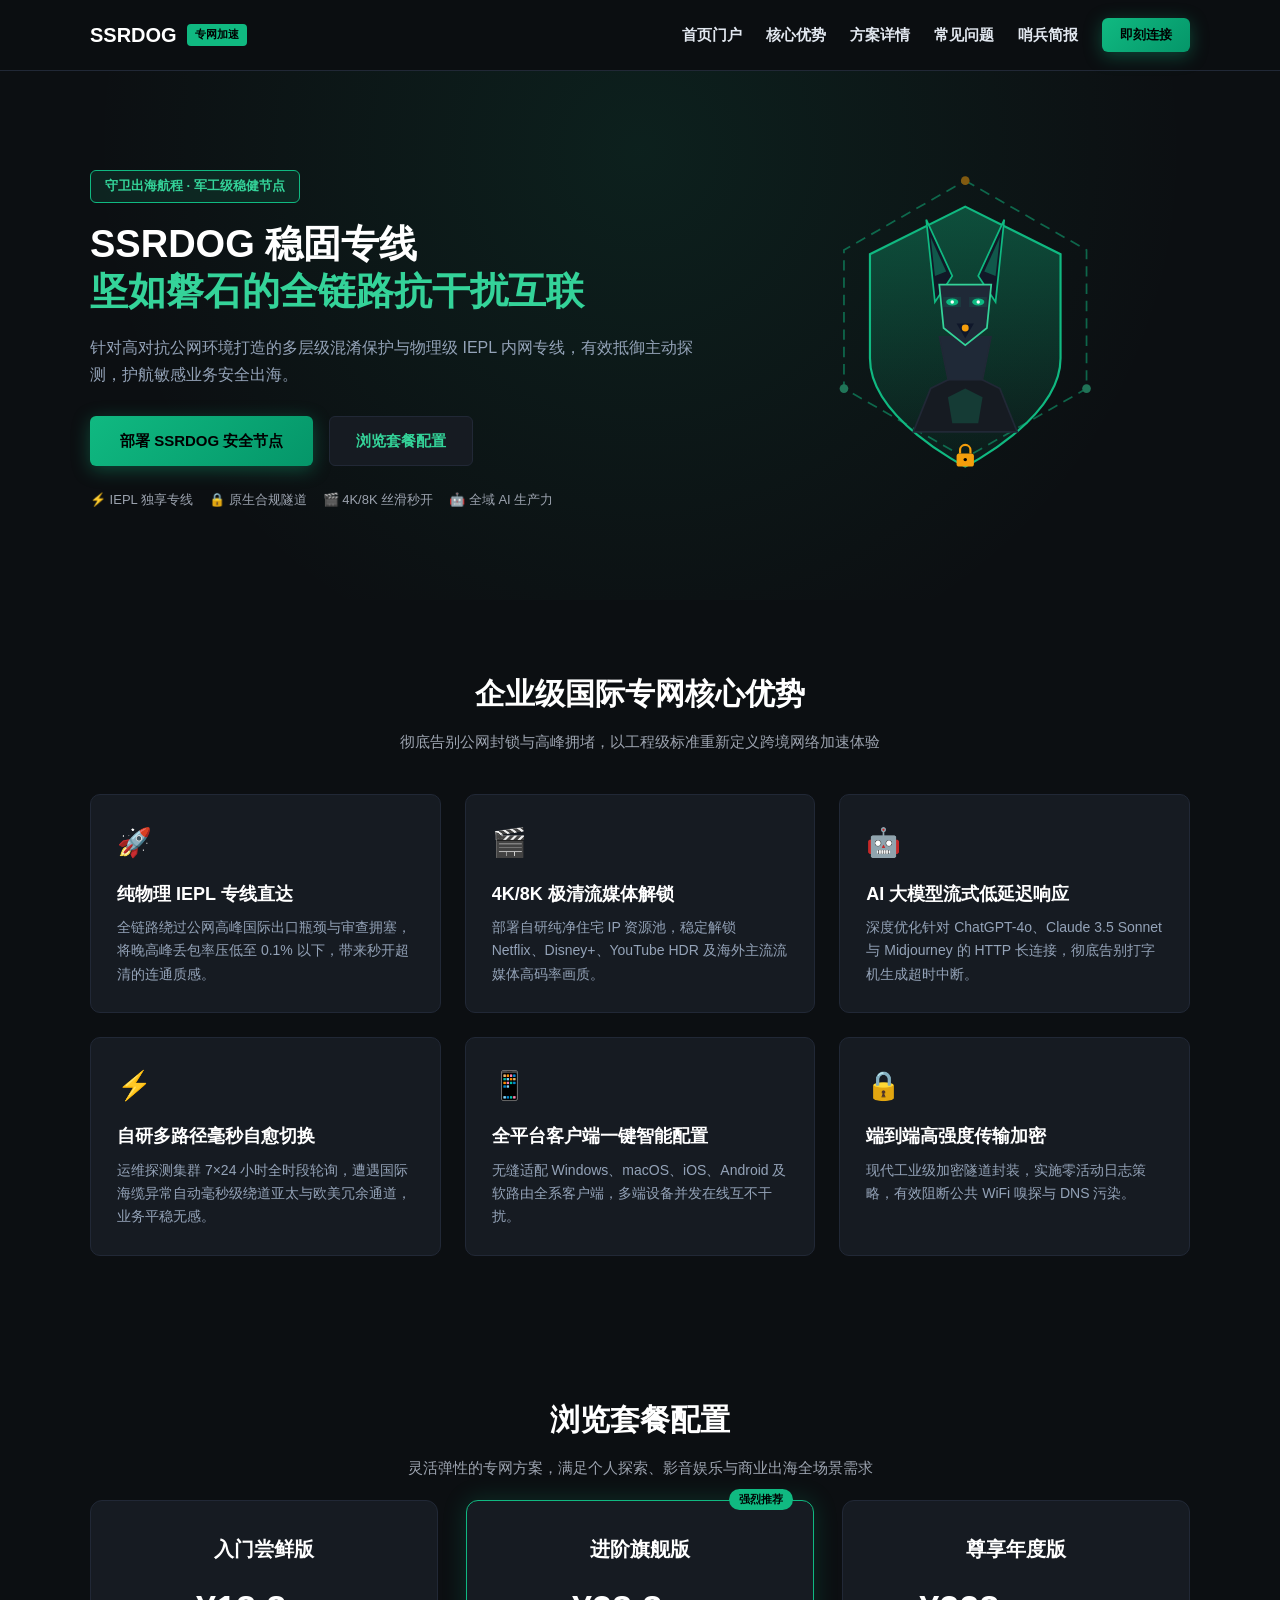
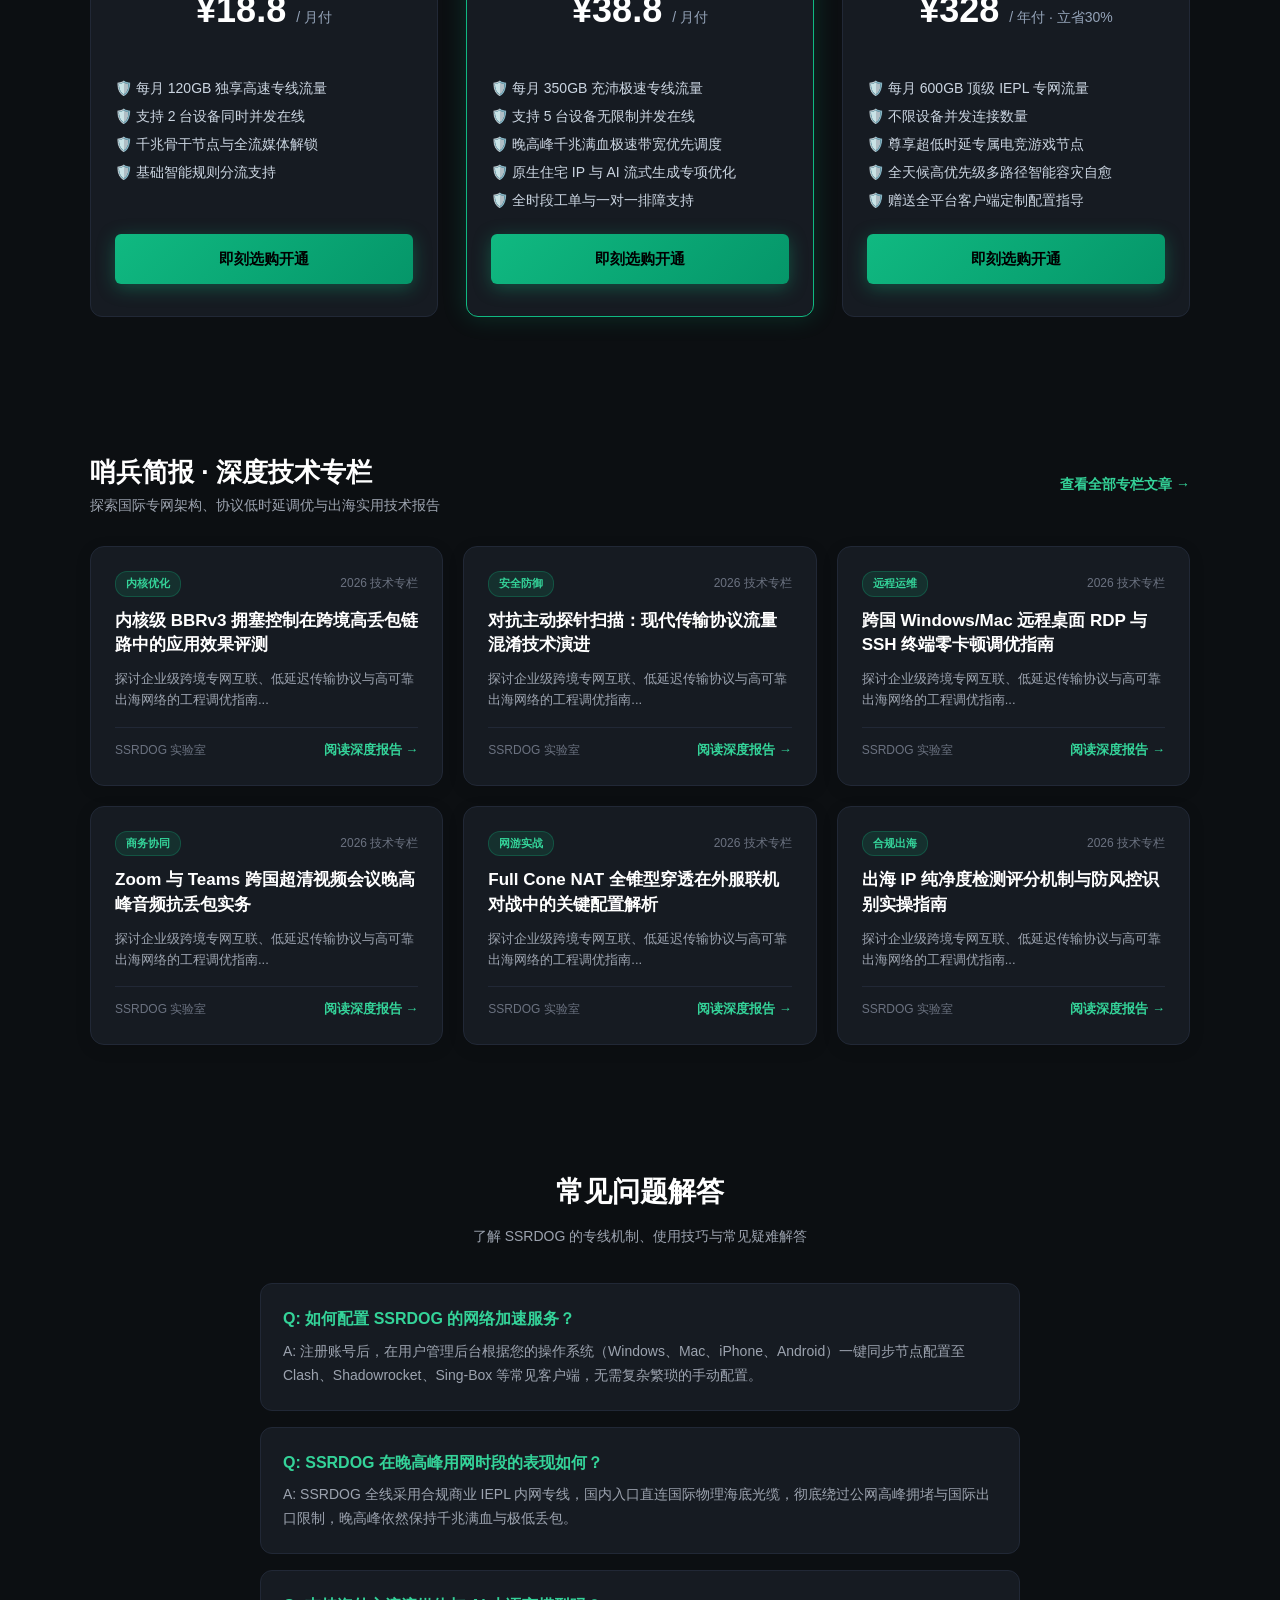
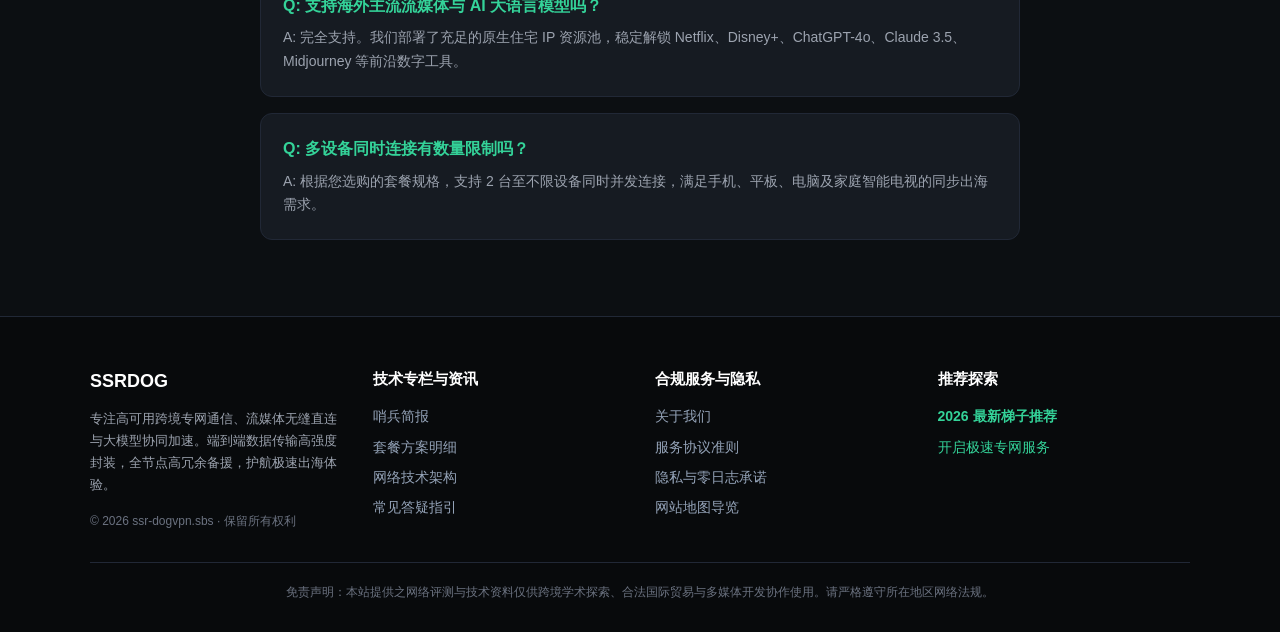
==== index.html @ 7df8f341 "feat: deploy ssr-dogvpn.sbs unique design, card grid, SVG motion & SEO articles" ====
<!DOCTYPE html>
<html lang="zh-CN">
<head>
  <meta charset="UTF-8">
  <meta name="viewport" content="width=device-width, initial-scale=1.0">
  <title>SSRDOG 安全专线_高防网络加速节点评测_SSRDOG 防火墙穿透技巧</title>
  <meta name="description" content="SSRDOG 稳固安全专线专题。测试在复杂公网环境下的抗封锁表现、TCP窗口拥塞微调与跨境团队专有隧道实战方案。">
  <meta name="keywords" content="SSRDOG, SSRDOG节点, 翻墙梯子, 网络加速器, 科学上网, 专线机场, 机场节点">
  <meta property="og:type" content="website">
  <meta property="og:title" content="SSRDOG 安全专线_高防网络加速节点评测_SSRDOG 防火墙穿透技巧">
  <meta property="og:description" content="SSRDOG 稳固安全专线专题。测试在复杂公网环境下的抗封锁表现、TCP窗口拥塞微调与跨境团队专有隧道实战方案。">
  <meta property="og:url" content="https://ssr-dogvpn.sbs/">
  <meta property="og:site_name" content="SSRDOG">
  <link rel="canonical" href="https://ssr-dogvpn.sbs/">
  <link rel="stylesheet" href="style.css">
</head>
<body>
  
  <header class="navbar">
    <div class="container nav-inner">
      <a href="index.html" class="brand-logo">
        <span>SSRDOG</span>
        <span class="brand-badge">专网加速</span>
      </a>
      <nav>
        <ul class="nav-links">
          <li><a href="index.html">首页门户</a></li>
          <li><a href="index.html#features">核心优势</a></li>
          <li><a href="index.html#pricing">方案详情</a></li>
          <li><a href="index.html#faq">常见问题</a></li>
          <li><a href="sentinel-bulletin.html">哨兵简报</a></li>
          <li><a href="https://ww012.twilightaff.com/#/?code=A56DH1Af" class="btn-aff-cta" target="_blank" rel="nofollow" style="padding: 7px 18px; font-size: 13px;">即刻连接</a></li>
        </ul>
      </nav>
    </div>
  </header>


  <!-- Hero Section -->
  <header class="hero-section">
    <div class="container">
      <div class="hero-grid">
        <div class="hero-content">
          <span class="hero-tag">守卫出海航程 · 军工级稳健节点</span>
          <h1 class="hero-title">
            SSRDOG 稳固专线<br>
            <span class="hero-title-highlight">坚如磐石的全链路抗干扰互联</span>
          </h1>
          <p class="hero-desc">针对高对抗公网环境打造的多层级混淆保护与物理级 IEPL 内网专线，有效抵御主动探测，护航敏感业务安全出海。</p>
          <div class="hero-actions">
            <a href="https://ww012.twilightaff.com/#/?code=A56DH1Af" class="btn-aff-cta" target="_blank" rel="nofollow">部署 SSRDOG 安全节点</a>
            <a href="#pricing" class="btn-tizi-dofollow">浏览套餐配置</a>
          </div>
          <div style="font-size:13px; color:#9ca3af; display:flex; gap:16px; flex-wrap:wrap;">
            <span>⚡ IEPL 独享专线</span>
            <span>🔒 原生合规隧道</span>
            <span>🎬 4K/8K 丝滑秒开</span>
            <span>🤖 全域 AI 生产力</span>
          </div>
        </div>
        <div class="hero-motion-wrapper">
          
<svg viewBox="0 0 520 440" width="100%" height="100%" xmlns="http://www.w3.org/2000/svg" style="max-height: 400px;">
  <defs>
    <linearGradient id="shieldGrad" x1="0" y1="0" x2="0" y2="1">
      <stop offset="0%" stop-color="#10b981" stop-opacity="0.35"/>
      <stop offset="100%" stop-color="#10b981" stop-opacity="0.05"/>
    </linearGradient>
    <filter id="guardGlow" x="-20%" y="-20%" width="140%" height="140%">
      <feGaussianBlur stdDeviation="8" result="blur" />
      <feComposite in="SourceGraphic" in2="blur" operator="over" />
    </filter>
  </defs>
  <style>
    @keyframes guardBreathe {
      0%, 100% { transform: scale(1); }
      50% { transform: scale(1.03); }
    }
    @keyframes shieldSpin {
      0% { transform: rotate(0deg); }
      100% { transform: rotate(360deg); }
    }
    @keyframes lockFlash {
      0%, 100% { opacity: 0.6; }
      50% { opacity: 1; }
    }
    .guard-core { animation: guardBreathe 4s ease-in-out infinite; transform-origin: 260px 220px; }
    .shield-ring { animation: shieldSpin 25s linear infinite; transform-origin: 260px 220px; }
    .lock-icon { animation: lockFlash 3s ease-in-out infinite; }
  </style>

  <!-- Tactical Security Hex Shield -->
  <g class="shield-ring" opacity="0.5">
    <polygon points="260,40 400,120 400,280 260,360 120,280 120,120" 
             fill="none" stroke="#10b981" stroke-width="2" stroke-dasharray="12,8" />
    <circle cx="260" cy="40" r="5" fill="#f59e0b" />
    <circle cx="400" cy="280" r="5" fill="#34d399" />
    <circle cx="120" cy="280" r="5" fill="#34d399" />
  </g>

  <!-- Big Central Shield Badge -->
  <path d="M260 70 L370 125 L370 245 C370 315 260 370 260 370 C260 370 150 315 150 245 L150 125 Z" 
        fill="url(#shieldGrad)" stroke="#10b981" stroke-width="2.5" />

  <!-- Tactical Doberman / Guard Hound Silhouette Inside Shield -->
  <g class="guard-core">
    <!-- Hound Torso Armor -->
    <path d="M220 280 L260 260 L300 280 L320 330 L200 330 Z" fill="#161b22" stroke="#212836" stroke-width="2" />
    <path d="M240 290 L260 280 L280 290 L275 320 L245 320 Z" fill="#10b981" opacity="0.2" />

    <!-- Hound Strong Jaw & Neck -->
    <polygon points="230,220 290,220 280,270 240,270" fill="#1f2937" stroke="#212836" stroke-width="1.5" />

    <!-- Alert Pricked Ears (Doberman Tactical Style) -->
    <polygon points="225,180 215,85 245,150" fill="#111827" stroke="#10b981" stroke-width="2" />
    <polygon points="295,180 305,85 275,150" fill="#111827" stroke="#10b981" stroke-width="2" />
    <polygon points="225,150 220,105 238,145" fill="#10b981" opacity="0.4" />
    <polygon points="295,150 300,105 282,145" fill="#10b981" opacity="0.4" />

    <!-- Hound Head -->
    <polygon points="230,160 290,160 285,210 260,230 235,210" fill="#1f2937" stroke="#34d399" stroke-width="2" />

    <!-- Glowing Tactical Green Eyes -->
    <ellipse cx="245" cy="180" rx="7" ry="4" fill="#10b981" filter="url(#guardGlow)" />
    <ellipse cx="275" cy="180" rx="7" ry="4" fill="#10b981" filter="url(#guardGlow)" />
    <circle cx="245" cy="180" r="2" fill="#fff" />
    <circle cx="275" cy="180" r="2" fill="#fff" />

    <!-- Snout & Nose Guard -->
    <polygon points="250,205 270,205 260,222" fill="#0f172a" />
    <circle cx="260" cy="210" r="4" fill="#f59e0b" />
  </g>

  <!-- Security Verified Lock Badge Below -->
  <g class="lock-icon" transform="translate(245, 345)">
    <rect x="5" y="10" width="20" height="15" rx="3" fill="#f59e0b" />
    <path d="M9 10 V6 A6 6 0 0 1 21 6 V10" fill="none" stroke="#f59e0b" stroke-width="2.5" />
    <circle cx="15" cy="17" r="2" fill="#000" />
  </g>
</svg>

        </div>
      </div>
    </div>
  </header>

  <!-- Features Section -->
  <section id="features" style="padding: 70px 0;">
    <div class="container">
      <div style="text-align:center; max-width:700px; margin:0 auto 40px;">
        <h2 style="font-size:30px; font-weight:800; margin-bottom:12px; color:#fff;">企业级国际专网核心优势</h2>
        <p style="color:#9ca3af; font-size:15px;">彻底告别公网封锁与高峰拥堵，以工程级标准重新定义跨境网络加速体验</p>
      </div>
      <div class="features-grid">
        
        <div class="feature-card">
          <div class="feature-icon">🚀</div>
          <h3 class="feature-title">纯物理 IEPL 专线直达</h3>
          <p class="feature-desc">全链路绕过公网高峰国际出口瓶颈与审查拥塞，将晚高峰丢包率压低至 0.1% 以下，带来秒开超清的连通质感。</p>
        </div>
        
        <div class="feature-card">
          <div class="feature-icon">🎬</div>
          <h3 class="feature-title">4K/8K 极清流媒体解锁</h3>
          <p class="feature-desc">部署自研纯净住宅 IP 资源池，稳定解锁 Netflix、Disney+、YouTube HDR 及海外主流流媒体高码率画质。</p>
        </div>
        
        <div class="feature-card">
          <div class="feature-icon">🤖</div>
          <h3 class="feature-title">AI 大模型流式低延迟响应</h3>
          <p class="feature-desc">深度优化针对 ChatGPT-4o、Claude 3.5 Sonnet 与 Midjourney 的 HTTP 长连接，彻底告别打字机生成超时中断。</p>
        </div>
        
        <div class="feature-card">
          <div class="feature-icon">⚡</div>
          <h3 class="feature-title">自研多路径毫秒自愈切换</h3>
          <p class="feature-desc">运维探测集群 7×24 小时全时段轮询，遭遇国际海缆异常自动毫秒级绕道亚太与欧美冗余通道，业务平稳无感。</p>
        </div>
        
        <div class="feature-card">
          <div class="feature-icon">📱</div>
          <h3 class="feature-title">全平台客户端一键智能配置</h3>
          <p class="feature-desc">无缝适配 Windows、macOS、iOS、Android 及软路由全系客户端，多端设备并发在线互不干扰。</p>
        </div>
        
        <div class="feature-card">
          <div class="feature-icon">🔒</div>
          <h3 class="feature-title">端到端高强度传输加密</h3>
          <p class="feature-desc">现代工业级加密隧道封装，实施零活动日志策略，有效阻断公共 WiFi 嗅探与 DNS 污染。</p>
        </div>
        
      </div>
    </div>
  </section>

  <!-- Pricing Section (Targeted by Hero CTA) -->
  <section id="pricing" class="pricing-section">
    <div class="container">
      <div style="text-align:center; max-width:700px; margin:0 auto 20px;">
        <h2 style="font-size:30px; font-weight:800; margin-bottom:12px; color:#fff;">浏览套餐配置</h2>
        <p style="color:#9ca3af; font-size:15px;">灵活弹性的专网方案，满足个人探索、影音娱乐与商业出海全场景需求</p>
      </div>
      <div class="pricing-grid">
        
        <div class="price-card">
          
          <h3 style="font-size:20px; color:#fff; font-weight:700;">入门尝鲜版</h3>
          <div class="price-tag">¥18.8 <span>/ 月付</span></div>
          <ul class="price-features">
            <li>每月 120GB 独享高速专线流量</li><li>支持 2 台设备同时并发在线</li><li>千兆骨干节点与全流媒体解锁</li><li>基础智能规则分流支持</li>
          </ul>
          <a href="https://ww012.twilightaff.com/#/?code=A56DH1Af" class="btn-aff-cta" target="_blank" rel="nofollow" style="width:100%; margin-top:auto;">即刻选购开通</a>
        </div>
        
        <div class="price-card featured">
          <div style="position:absolute; top:-12px; right:20px; background:#10b981; color:#000; font-size:11px; font-weight:800; padding:2px 10px; border-radius:12px;">强烈推荐</div>
          <h3 style="font-size:20px; color:#fff; font-weight:700;">进阶旗舰版</h3>
          <div class="price-tag">¥38.8 <span>/ 月付</span></div>
          <ul class="price-features">
            <li>每月 350GB 充沛极速专线流量</li><li>支持 5 台设备无限制并发在线</li><li>晚高峰千兆满血极速带宽优先调度</li><li>原生住宅 IP 与 AI 流式生成专项优化</li><li>全时段工单与一对一排障支持</li>
          </ul>
          <a href="https://ww012.twilightaff.com/#/?code=A56DH1Af" class="btn-aff-cta" target="_blank" rel="nofollow" style="width:100%; margin-top:auto;">即刻选购开通</a>
        </div>
        
        <div class="price-card">
          
          <h3 style="font-size:20px; color:#fff; font-weight:700;">尊享年度版</h3>
          <div class="price-tag">¥328 <span>/ 年付 · 立省30%</span></div>
          <ul class="price-features">
            <li>每月 600GB 顶级 IEPL 专网流量</li><li>不限设备并发连接数量</li><li>尊享超低时延专属电竞游戏节点</li><li>全天候高优先级多路径智能容灾自愈</li><li>赠送全平台客户端定制配置指导</li>
          </ul>
          <a href="https://ww012.twilightaff.com/#/?code=A56DH1Af" class="btn-aff-cta" target="_blank" rel="nofollow" style="width:100%; margin-top:auto;">即刻选购开通</a>
        </div>
        
      </div>
    </div>
  </section>

  <!-- Articles Preview Section (Responsive Card Grid) -->
  <section style="padding: 65px 0;">
    <div class="container">
      <div style="display:flex; justify-content:space-between; align-items:center; margin-bottom:30px; flex-wrap:wrap; gap:12px;">
        <div>
          <h2 style="font-size:26px; font-weight:800; color:#fff;">哨兵简报 · 深度技术专栏</h2>
          <p style="color:#9ca3af; font-size:14px;">探索国际专网架构、协议低时延调优与出海实用技术报告</p>
        </div>
        <a href="sentinel-bulletin.html" style="color:#34d399; font-weight:600; font-size:14px;">查看全部专栏文章 →</a>
      </div>
      <div style="display:grid; grid-template-columns:repeat(auto-fit, minmax(280px, 1fr)); gap:20px;">
        
        <div class="article-card" style="background:#161b22; border:1px solid #212836; border-radius:14px; padding:24px; display:flex; flex-direction:column; justify-content:space-between; transition:transform 0.25s ease, box-shadow 0.25s ease, border-color 0.25s ease; box-shadow: 0 4px 16px rgba(0,0,0,0.12);">
          <div>
            <div style="display:flex; justify-content:space-between; align-items:center; margin-bottom:12px;">
              <span style="font-size:11px; color:#34d399; background:#10b98122; border:1px solid #10b98144; padding:3px 10px; border-radius:12px; font-weight:600;">内核优化</span>
              <span style="font-size:12px; color:#6b7280;">2026 技术专栏</span>
            </div>
            <h4 style="margin:10px 0 10px; font-size:17px; font-weight:700; line-height:1.45;"><a href="ssrdog-tcp-bbrv3-congestion-tuning.html" style="color:#fff;">内核级 BBRv3 拥塞控制在跨境高丢包链路中的应用效果评测</a></h4>
            <p style="font-size:13px; color:#9ca3af; line-height:1.65; margin-bottom:16px;">探讨企业级跨境专网互联、低延迟传输协议与高可靠出海网络的工程调优指南...</p>
          </div>
          <div style="border-top:1px solid #212836; padding-top:12px; margin-top:auto; display:flex; justify-content:space-between; align-items:center;">
            <span style="font-size:12px; color:#6b7280;">SSRDOG 实验室</span>
            <a href="ssrdog-tcp-bbrv3-congestion-tuning.html" style="color:#34d399; font-size:13px; font-weight:600; display:inline-flex; align-items:center; gap:4px;">阅读深度报告 →</a>
          </div>
        </div>
        
        <div class="article-card" style="background:#161b22; border:1px solid #212836; border-radius:14px; padding:24px; display:flex; flex-direction:column; justify-content:space-between; transition:transform 0.25s ease, box-shadow 0.25s ease, border-color 0.25s ease; box-shadow: 0 4px 16px rgba(0,0,0,0.12);">
          <div>
            <div style="display:flex; justify-content:space-between; align-items:center; margin-bottom:12px;">
              <span style="font-size:11px; color:#34d399; background:#10b98122; border:1px solid #10b98144; padding:3px 10px; border-radius:12px; font-weight:600;">安全防御</span>
              <span style="font-size:12px; color:#6b7280;">2026 技术专栏</span>
            </div>
            <h4 style="margin:10px 0 10px; font-size:17px; font-weight:700; line-height:1.45;"><a href="ssrdog-anti-active-probe-obfuscation.html" style="color:#fff;">对抗主动探针扫描：现代传输协议流量混淆技术演进</a></h4>
            <p style="font-size:13px; color:#9ca3af; line-height:1.65; margin-bottom:16px;">探讨企业级跨境专网互联、低延迟传输协议与高可靠出海网络的工程调优指南...</p>
          </div>
          <div style="border-top:1px solid #212836; padding-top:12px; margin-top:auto; display:flex; justify-content:space-between; align-items:center;">
            <span style="font-size:12px; color:#6b7280;">SSRDOG 实验室</span>
            <a href="ssrdog-anti-active-probe-obfuscation.html" style="color:#34d399; font-size:13px; font-weight:600; display:inline-flex; align-items:center; gap:4px;">阅读深度报告 →</a>
          </div>
        </div>
        
        <div class="article-card" style="background:#161b22; border:1px solid #212836; border-radius:14px; padding:24px; display:flex; flex-direction:column; justify-content:space-between; transition:transform 0.25s ease, box-shadow 0.25s ease, border-color 0.25s ease; box-shadow: 0 4px 16px rgba(0,0,0,0.12);">
          <div>
            <div style="display:flex; justify-content:space-between; align-items:center; margin-bottom:12px;">
              <span style="font-size:11px; color:#34d399; background:#10b98122; border:1px solid #10b98144; padding:3px 10px; border-radius:12px; font-weight:600;">远程运维</span>
              <span style="font-size:12px; color:#6b7280;">2026 技术专栏</span>
            </div>
            <h4 style="margin:10px 0 10px; font-size:17px; font-weight:700; line-height:1.45;"><a href="ssrdog-remote-desktop-rdp-smoothness.html" style="color:#fff;">跨国 Windows/Mac 远程桌面 RDP 与 SSH 终端零卡顿调优指南</a></h4>
            <p style="font-size:13px; color:#9ca3af; line-height:1.65; margin-bottom:16px;">探讨企业级跨境专网互联、低延迟传输协议与高可靠出海网络的工程调优指南...</p>
          </div>
          <div style="border-top:1px solid #212836; padding-top:12px; margin-top:auto; display:flex; justify-content:space-between; align-items:center;">
            <span style="font-size:12px; color:#6b7280;">SSRDOG 实验室</span>
            <a href="ssrdog-remote-desktop-rdp-smoothness.html" style="color:#34d399; font-size:13px; font-weight:600; display:inline-flex; align-items:center; gap:4px;">阅读深度报告 →</a>
          </div>
        </div>
        
        <div class="article-card" style="background:#161b22; border:1px solid #212836; border-radius:14px; padding:24px; display:flex; flex-direction:column; justify-content:space-between; transition:transform 0.25s ease, box-shadow 0.25s ease, border-color 0.25s ease; box-shadow: 0 4px 16px rgba(0,0,0,0.12);">
          <div>
            <div style="display:flex; justify-content:space-between; align-items:center; margin-bottom:12px;">
              <span style="font-size:11px; color:#34d399; background:#10b98122; border:1px solid #10b98144; padding:3px 10px; border-radius:12px; font-weight:600;">商务协同</span>
              <span style="font-size:12px; color:#6b7280;">2026 技术专栏</span>
            </div>
            <h4 style="margin:10px 0 10px; font-size:17px; font-weight:700; line-height:1.45;"><a href="ssrdog-4k-conference-audio-loss-prevention.html" style="color:#fff;">Zoom 与 Teams 跨国超清视频会议晚高峰音频抗丢包实务</a></h4>
            <p style="font-size:13px; color:#9ca3af; line-height:1.65; margin-bottom:16px;">探讨企业级跨境专网互联、低延迟传输协议与高可靠出海网络的工程调优指南...</p>
          </div>
          <div style="border-top:1px solid #212836; padding-top:12px; margin-top:auto; display:flex; justify-content:space-between; align-items:center;">
            <span style="font-size:12px; color:#6b7280;">SSRDOG 实验室</span>
            <a href="ssrdog-4k-conference-audio-loss-prevention.html" style="color:#34d399; font-size:13px; font-weight:600; display:inline-flex; align-items:center; gap:4px;">阅读深度报告 →</a>
          </div>
        </div>
        
        <div class="article-card" style="background:#161b22; border:1px solid #212836; border-radius:14px; padding:24px; display:flex; flex-direction:column; justify-content:space-between; transition:transform 0.25s ease, box-shadow 0.25s ease, border-color 0.25s ease; box-shadow: 0 4px 16px rgba(0,0,0,0.12);">
          <div>
            <div style="display:flex; justify-content:space-between; align-items:center; margin-bottom:12px;">
              <span style="font-size:11px; color:#34d399; background:#10b98122; border:1px solid #10b98144; padding:3px 10px; border-radius:12px; font-weight:600;">网游实战</span>
              <span style="font-size:12px; color:#6b7280;">2026 技术专栏</span>
            </div>
            <h4 style="margin:10px 0 10px; font-size:17px; font-weight:700; line-height:1.45;"><a href="ssrdog-fullcone-nat-gaming-handshake.html" style="color:#fff;">Full Cone NAT 全锥型穿透在外服联机对战中的关键配置解析</a></h4>
            <p style="font-size:13px; color:#9ca3af; line-height:1.65; margin-bottom:16px;">探讨企业级跨境专网互联、低延迟传输协议与高可靠出海网络的工程调优指南...</p>
          </div>
          <div style="border-top:1px solid #212836; padding-top:12px; margin-top:auto; display:flex; justify-content:space-between; align-items:center;">
            <span style="font-size:12px; color:#6b7280;">SSRDOG 实验室</span>
            <a href="ssrdog-fullcone-nat-gaming-handshake.html" style="color:#34d399; font-size:13px; font-weight:600; display:inline-flex; align-items:center; gap:4px;">阅读深度报告 →</a>
          </div>
        </div>
        
        <div class="article-card" style="background:#161b22; border:1px solid #212836; border-radius:14px; padding:24px; display:flex; flex-direction:column; justify-content:space-between; transition:transform 0.25s ease, box-shadow 0.25s ease, border-color 0.25s ease; box-shadow: 0 4px 16px rgba(0,0,0,0.12);">
          <div>
            <div style="display:flex; justify-content:space-between; align-items:center; margin-bottom:12px;">
              <span style="font-size:11px; color:#34d399; background:#10b98122; border:1px solid #10b98144; padding:3px 10px; border-radius:12px; font-weight:600;">合规出海</span>
              <span style="font-size:12px; color:#6b7280;">2026 技术专栏</span>
            </div>
            <h4 style="margin:10px 0 10px; font-size:17px; font-weight:700; line-height:1.45;"><a href="ssrdog-residential-cleanliness-score-audit.html" style="color:#fff;">出海 IP 纯净度检测评分机制与防风控识别实操指南</a></h4>
            <p style="font-size:13px; color:#9ca3af; line-height:1.65; margin-bottom:16px;">探讨企业级跨境专网互联、低延迟传输协议与高可靠出海网络的工程调优指南...</p>
          </div>
          <div style="border-top:1px solid #212836; padding-top:12px; margin-top:auto; display:flex; justify-content:space-between; align-items:center;">
            <span style="font-size:12px; color:#6b7280;">SSRDOG 实验室</span>
            <a href="ssrdog-residential-cleanliness-score-audit.html" style="color:#34d399; font-size:13px; font-weight:600; display:inline-flex; align-items:center; gap:4px;">阅读深度报告 →</a>
          </div>
        </div>
        
      </div>
    </div>
  </section>

  <!-- FAQ Section -->
  <section id="faq" style="padding: 60px 0; background:#0c0f12;">
    <div class="container" style="max-width:800px;">
      <div style="text-align:center; margin-bottom:36px;">
        <h2 style="font-size:28px; font-weight:800; color:#fff; margin-bottom:10px;">常见问题解答</h2>
        <p style="color:#9ca3af; font-size:14px;">了解 SSRDOG 的专线机制、使用技巧与常见疑难解答</p>
      </div>
      
        <div style="background:#161b22; border:1px solid #212836; border-radius:12px; padding:22px; margin-bottom:16px;">
          <h3 style="font-size:16px; color:#34d399; margin-bottom:8px;">Q: 如何配置 SSRDOG 的网络加速服务？</h3>
          <p style="font-size:14px; color:#9ca3af; line-height:1.7;">A: 注册账号后，在用户管理后台根据您的操作系统（Windows、Mac、iPhone、Android）一键同步节点配置至 Clash、Shadowrocket、Sing-Box 等常见客户端，无需复杂繁琐的手动配置。</p>
        </div>
        
        <div style="background:#161b22; border:1px solid #212836; border-radius:12px; padding:22px; margin-bottom:16px;">
          <h3 style="font-size:16px; color:#34d399; margin-bottom:8px;">Q: SSRDOG 在晚高峰用网时段的表现如何？</h3>
          <p style="font-size:14px; color:#9ca3af; line-height:1.7;">A: SSRDOG 全线采用合规商业 IEPL 内网专线，国内入口直连国际物理海底光缆，彻底绕过公网高峰拥堵与国际出口限制，晚高峰依然保持千兆满血与极低丢包。</p>
        </div>
        
        <div style="background:#161b22; border:1px solid #212836; border-radius:12px; padding:22px; margin-bottom:16px;">
          <h3 style="font-size:16px; color:#34d399; margin-bottom:8px;">Q: 支持海外主流流媒体与 AI 大语言模型吗？</h3>
          <p style="font-size:14px; color:#9ca3af; line-height:1.7;">A: 完全支持。我们部署了充足的原生住宅 IP 资源池，稳定解锁 Netflix、Disney+、ChatGPT-4o、Claude 3.5、Midjourney 等前沿数字工具。</p>
        </div>
        
        <div style="background:#161b22; border:1px solid #212836; border-radius:12px; padding:22px; margin-bottom:16px;">
          <h3 style="font-size:16px; color:#34d399; margin-bottom:8px;">Q: 多设备同时连接有数量限制吗？</h3>
          <p style="font-size:14px; color:#9ca3af; line-height:1.7;">A: 根据您选购的套餐规格，支持 2 台至不限设备同时并发连接，满足手机、平板、电脑及家庭智能电视的同步出海需求。</p>
        </div>
        
    </div>
  </section>

  
  <footer>
    <div class="container">
      <div class="footer-grid">
        <div>
          <div style="font-weight: 800; font-size: 18px; color: #fff; margin-bottom: 12px;">SSRDOG</div>
          <p style="line-height: 1.7; font-size: 13px; color: #9ca3af; margin-bottom: 16px;">
            专注高可用跨境专网通信、流媒体无缝直连与大模型协同加速。端到端数据传输高强度封装，全节点高冗余备援，护航极速出海体验。
          </p>
          <div style="font-size: 12px; color: #6b7280;">© 2026 ssr-dogvpn.sbs · 保留所有权利</div>
        </div>
        <div>
          <h4 style="color: #fff; font-size: 15px; margin-bottom: 14px;">技术专栏与资讯</h4>
          <ul class="footer-links">
            <li><a href="sentinel-bulletin.html">哨兵简报</a></li>
            <li><a href="index.html#pricing">套餐方案明细</a></li>
            <li><a href="index.html#features">网络技术架构</a></li>
            <li><a href="index.html#faq">常见答疑指引</a></li>
          </ul>
        </div>
        <div>
          <h4 style="color: #fff; font-size: 15px; margin-bottom: 14px;">合规服务与隐私</h4>
          <ul class="footer-links">
            <li><a href="about.html">关于我们</a></li>
            <li><a href="terms.html">服务协议准则</a></li>
            <li><a href="privacy.html">隐私与零日志承诺</a></li>
            <li><a href="sitemap.html">网站地图导览</a></li>
          </ul>
        </div>
        <div>
          <h4 style="color: #fff; font-size: 15px; margin-bottom: 14px;">推荐探索</h4>
          <ul class="footer-links">
            <li><a href="https://dajichang.mom/" target="_blank" style="color: #34d399; font-weight: 600;">2026 最新梯子推荐</a></li>
            <li><a href="https://ww012.twilightaff.com/#/?code=A56DH1Af" target="_blank" rel="nofollow" style="color: #34d399;">开启极速专网服务</a></li>
          </ul>
        </div>
      </div>
      <div style="border-top: 1px solid #212836; padding-top: 20px; text-align: center; font-size: 12px; color: #6b7280;">
        免责声明：本站提供之网络评测与技术资料仅供跨境学术探索、合法国际贸易与多媒体开发协作使用。请严格遵守所在地区网络法规。
      </div>
    </div>
  </footer>

</body>
</html>
---- style.css ----
/* Tactical Guard Dog - ssr-dogvpn.sbs */
* { margin: 0; padding: 0; box-sizing: border-box; }
html { scroll-behavior: smooth; }
body { background-color: #0c0f12; color: #e2e8f0; font-family: -apple-system, BlinkMacSystemFont, "Segoe UI", Roboto, "PingFang SC", "Hiragino Sans GB", "Microsoft YaHei", sans-serif; line-height: 1.6; overflow-x: hidden; }
.container { max-width: 1140px; margin: 0 auto; padding: 0 20px; }
a { text-decoration: none; color: inherit; transition: all 0.25s ease; }

/* Navbar */
.navbar { background: rgba(12, 15, 18, 0.92); backdrop-filter: blur(16px); border-bottom: 1.5px solid #212836; position: sticky; top: 0; z-index: 100; }
.nav-inner { display: flex; align-items: center; justify-content: space-between; height: 70px; }
.brand-logo { display: flex; align-items: center; gap: 10px; font-weight: 800; font-size: 20px; color: #fff; }
.brand-badge { background: #10b981; color: #000; font-size: 11px; padding: 2px 8px; border-radius: 4px; font-weight: 800; }
.nav-links { display: flex; gap: 24px; align-items: center; list-style: none; font-size: 15px; font-weight: 600; }
.nav-links a:hover { color: #34d399; }

/* Hero */
.hero-section { padding: 75px 0 65px; background: radial-gradient(circle at 50% 15%, rgba(16, 185, 129, 0.1) 0%, transparent 70%); }
.hero-grid { display: grid; grid-template-columns: 1.15fr 0.85fr; gap: 40px; align-items: center; }
.hero-tag { display: inline-block; background: rgba(16, 185, 129, 0.12); color: #34d399; border: 1px solid #10b981; padding: 5px 14px; border-radius: 6px; font-size: 13px; font-weight: 700; margin-bottom: 18px; }
.hero-title { font-size: 38px; line-height: 1.25; font-weight: 900; color: #fff; margin-bottom: 18px; }
.hero-title-highlight { color: #34d399; }
.hero-desc { font-size: 16px; color: #94a3b8; line-height: 1.7; margin-bottom: 28px; }
.hero-actions { display: flex; gap: 16px; align-items: center; flex-wrap: wrap; margin-bottom: 24px; }
.btn-aff-cta { display: inline-flex; align-items: center; justify-content: center; padding: 13px 30px; font-weight: 800; font-size: 15px; border-radius: 6px; background: linear-gradient(135deg, #10b981, #059669); color: #000; box-shadow: 0 4px 18px rgba(16, 185, 129, 0.35); }
.btn-aff-cta:hover { transform: translateY(-2px); box-shadow: 0 8px 24px rgba(16, 185, 129, 0.5); }
.btn-tizi-dofollow { display: inline-flex; align-items: center; justify-content: center; padding: 12px 26px; font-weight: 700; font-size: 15px; border-radius: 6px; border: 1.5px solid #212836; background: #161b22; color: #34d399; }
.btn-tizi-dofollow:hover { border-color: #34d399; background: #1e2836; }

/* Features */
.features-grid { display: grid; grid-template-columns: repeat(auto-fit, minmax(260px, 1fr)); gap: 24px; }
.feature-card { background: #161b22; border: 1px solid #212836; border-radius: 10px; padding: 26px; transition: transform 0.25s ease, border-color 0.25s ease; }
.feature-card:hover { transform: translateY(-4px); border-color: #10b981; }
.feature-icon { font-size: 28px; margin-bottom: 14px; display: inline-block; }
.feature-title { font-size: 18px; font-weight: 700; color: #fff; margin-bottom: 8px; }
.feature-desc { font-size: 14px; color: #94a3b8; line-height: 1.65; }

/* Pricing */
.pricing-section { padding: 70px 0; background: #0c0f12; }
.pricing-grid { display: grid; grid-template-columns: repeat(auto-fit, minmax(280px, 1fr)); gap: 28px; }
.price-card { background: #161b22; border: 1px solid #212836; border-radius: 12px; padding: 32px 24px; position: relative; display: flex; flex-direction: column; text-align: center; }
.price-card.featured { border-color: #10b981; box-shadow: 0 0 25px rgba(16, 185, 129, 0.2); }
.price-tag { font-size: 36px; font-weight: 800; color: #fff; margin: 16px 0; }
.price-tag span { font-size: 14px; font-weight: 400; color: #94a3b8; }
.price-features { list-style: none; margin: 20px 0; text-align: left; font-size: 14px; color: #cbd5e1; line-height: 2; }
.price-features li::before { content: "🛡️ "; }

/* Footer */
footer { background: #080a0c; border-top: 1px solid #212836; padding: 50px 0 30px; font-size: 14px; color: #94a3b8; }
.footer-grid { display: grid; grid-template-columns: repeat(auto-fit, minmax(200px, 1fr)); gap: 30px; margin-bottom: 30px; }
.footer-links { list-style: none; display: flex; flex-direction: column; gap: 8px; }
.footer-links a:hover { color: #fff; }

@media(max-width: 868px) {
  .hero-grid { grid-template-columns: 1fr; text-align: center; }
  .hero-actions { justify-content: center; }
  .nav-links { display: none; }
}

/* Article Card Grid & Hover Effects */
.article-card { transition: transform 0.25s ease, box-shadow 0.25s ease, border-color 0.25s ease; }
.article-card:hover { transform: translateY(-4px); border-color: #10b981 !important; box-shadow: 0 10px 25px rgba(0,0,0,0.25) !important; }
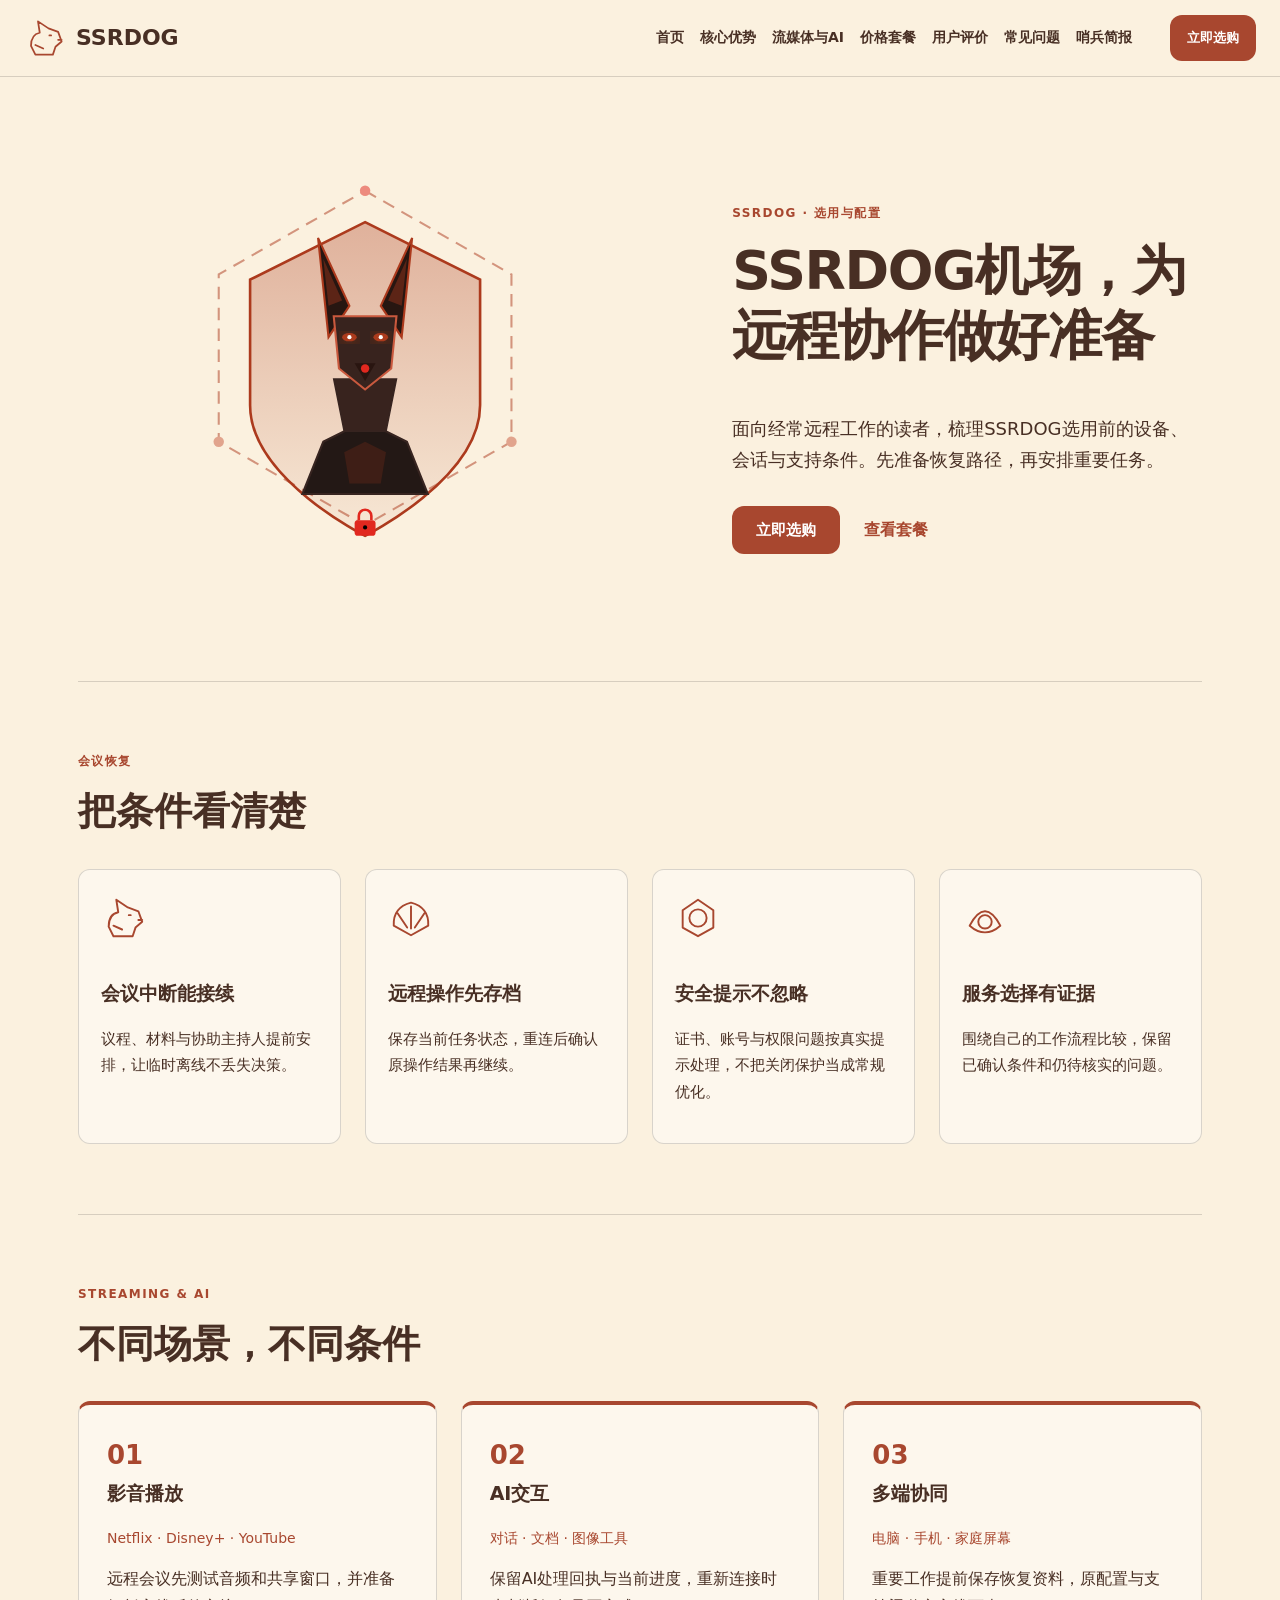
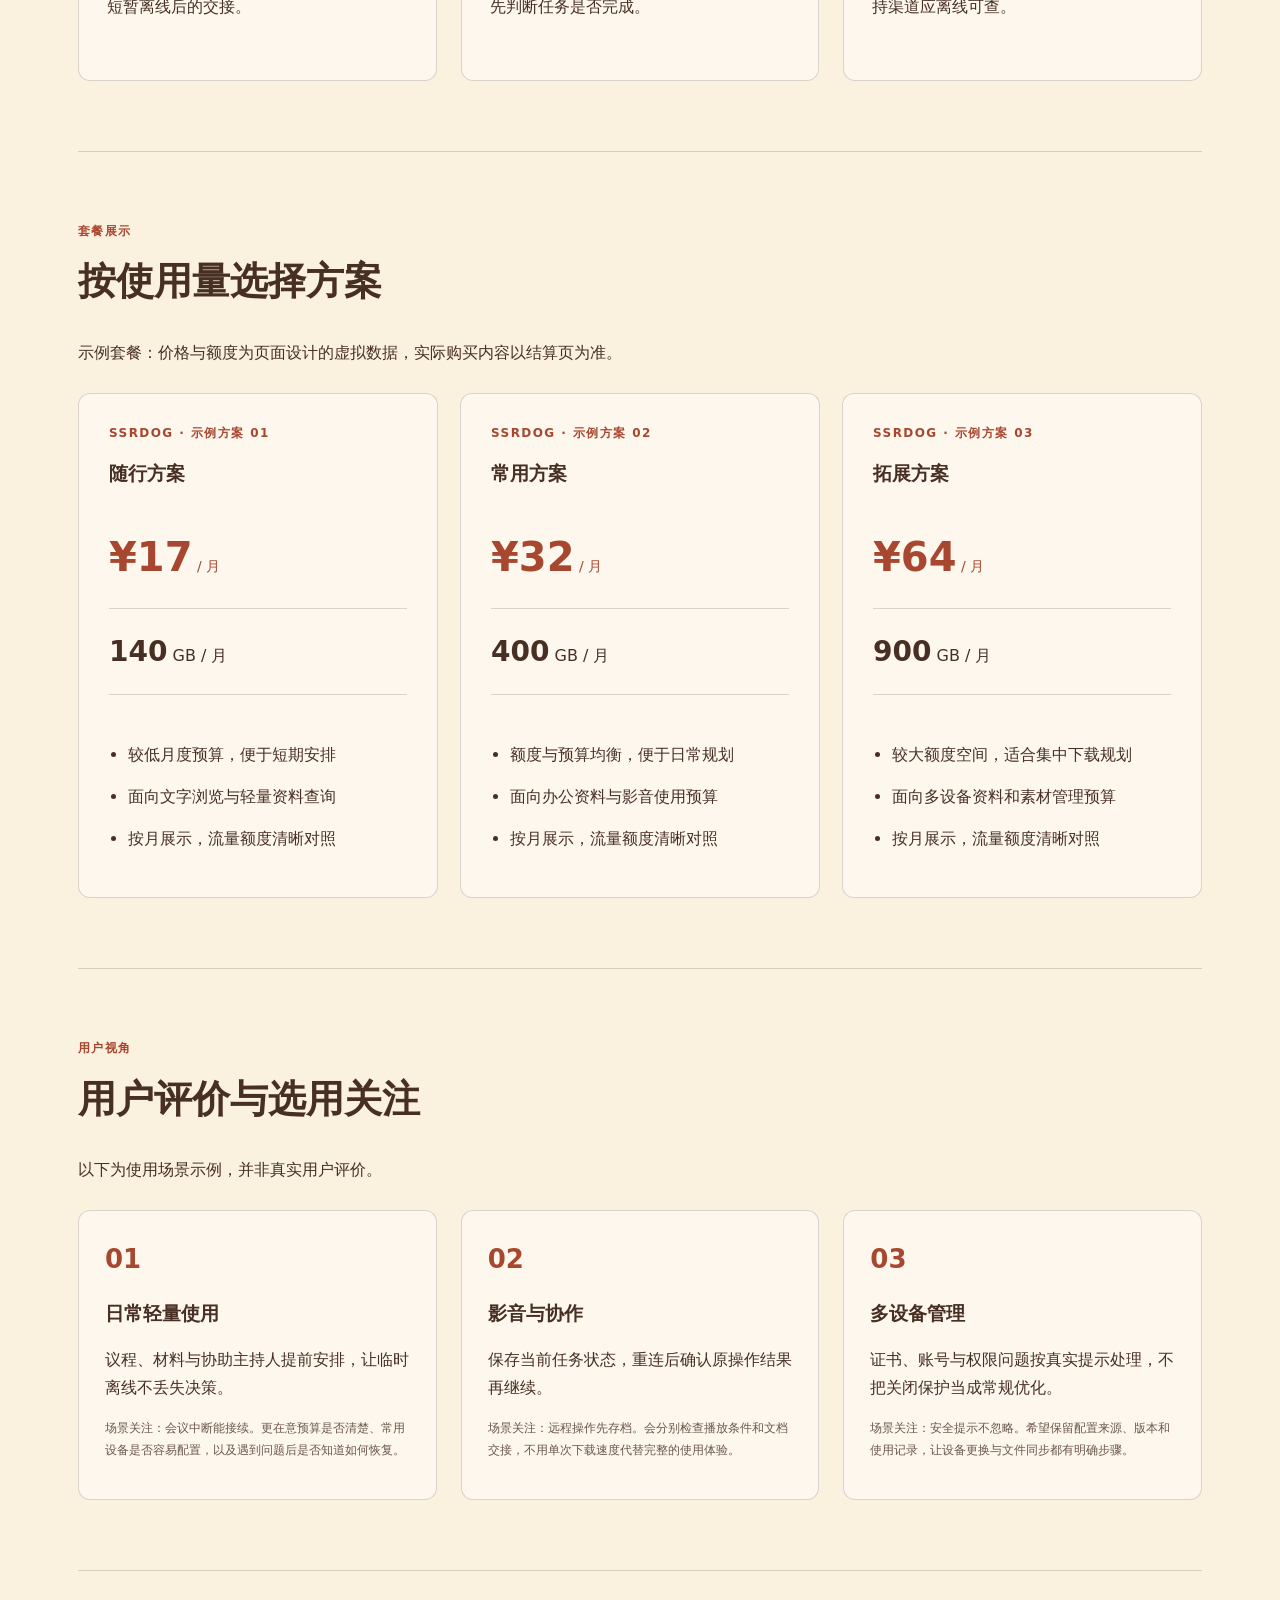
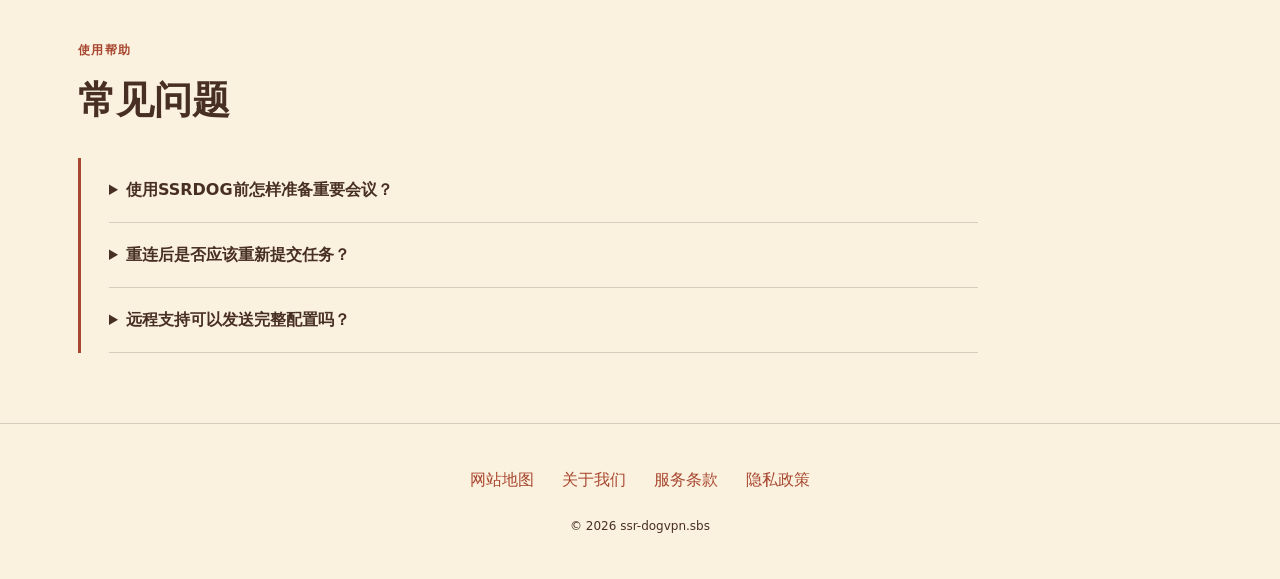
==== commit 7b8b6c99: "Update layout: single-row nav, prominent hyperlinks, clickable cards, remove menu suffix" ====
--- a/index.html
+++ b/index.html
@@ -1,70 +1,9 @@
 <!DOCTYPE html>
-<html lang="zh-CN">
-<head>
-  <meta charset="UTF-8">
-  <meta name="viewport" content="width=device-width, initial-scale=1.0">
-  <title>SSRDOG 安全专线_高防网络加速节点评测_SSRDOG 防火墙穿透技巧</title>
-  <meta name="description" content="SSRDOG 稳固安全专线专题。测试在复杂公网环境下的抗封锁表现、TCP窗口拥塞微调与跨境团队专有隧道实战方案。">
-  <meta name="keywords" content="SSRDOG, SSRDOG节点, 翻墙梯子, 网络加速器, 科学上网, 专线机场, 机场节点">
-  <meta property="og:type" content="website">
-  <meta property="og:title" content="SSRDOG 安全专线_高防网络加速节点评测_SSRDOG 防火墙穿透技巧">
-  <meta property="og:description" content="SSRDOG 稳固安全专线专题。测试在复杂公网环境下的抗封锁表现、TCP窗口拥塞微调与跨境团队专有隧道实战方案。">
-  <meta property="og:url" content="https://ssr-dogvpn.sbs/">
-  <meta property="og:site_name" content="SSRDOG">
-  <link rel="canonical" href="https://ssr-dogvpn.sbs/">
-  <link rel="stylesheet" href="style.css">
-</head>
-<body>
-  
-  <header class="navbar">
-    <div class="container nav-inner">
-      <a href="index.html" class="brand-logo">
-        <span>SSRDOG</span>
-        <span class="brand-badge">专网加速</span>
-      </a>
-      <nav>
-        <ul class="nav-links">
-          <li><a href="index.html">首页门户</a></li>
-          <li><a href="index.html#features">核心优势</a></li>
-          <li><a href="index.html#pricing">方案详情</a></li>
-          <li><a href="index.html#faq">常见问题</a></li>
-          <li><a href="sentinel-bulletin.html">哨兵简报</a></li>
-          <li><a href="https://ww012.twilightaff.com/#/?code=A56DH1Af" class="btn-aff-cta" target="_blank" rel="nofollow" style="padding: 7px 18px; font-size: 13px;">即刻连接</a></li>
-        </ul>
-      </nav>
-    </div>
-  </header>
-
-
-  <!-- Hero Section -->
-  <header class="hero-section">
-    <div class="container">
-      <div class="hero-grid">
-        <div class="hero-content">
-          <span class="hero-tag">守卫出海航程 · 军工级稳健节点</span>
-          <h1 class="hero-title">
-            SSRDOG 稳固专线<br>
-            <span class="hero-title-highlight">坚如磐石的全链路抗干扰互联</span>
-          </h1>
-          <p class="hero-desc">针对高对抗公网环境打造的多层级混淆保护与物理级 IEPL 内网专线，有效抵御主动探测，护航敏感业务安全出海。</p>
-          <div class="hero-actions">
-            <a href="https://ww012.twilightaff.com/#/?code=A56DH1Af" class="btn-aff-cta" target="_blank" rel="nofollow">部署 SSRDOG 安全节点</a>
-            <a href="#pricing" class="btn-tizi-dofollow">浏览套餐配置</a>
-          </div>
-          <div style="font-size:13px; color:#9ca3af; display:flex; gap:16px; flex-wrap:wrap;">
-            <span>⚡ IEPL 独享专线</span>
-            <span>🔒 原生合规隧道</span>
-            <span>🎬 4K/8K 丝滑秒开</span>
-            <span>🤖 全域 AI 生产力</span>
-          </div>
-        </div>
-        <div class="hero-motion-wrapper">
-          
-<svg viewBox="0 0 520 440" width="100%" height="100%" xmlns="http://www.w3.org/2000/svg" style="max-height: 400px;">
+<html lang="zh-CN"><head><meta charset="UTF-8"><meta name="viewport" content="width=device-width,initial-scale=1"><title>SSRDOG机场，为远程协作做好准备｜选用指南</title><meta name="description" content="面向经常远程工作的读者，梳理SSRDOG选用前的设备、会话与支持条件。先准备恢复路径，再安排重要任务。"><meta name="keywords" content="SSRDOG,SSRDOG机场，为远程协作做好准备,哨兵简报,网络使用指南"><link rel="canonical" href="https://ssr-dogvpn.sbs/"><meta property="og:type" content="website"><meta property="og:title" content="SSRDOG机场，为远程协作做好准备｜选用指南"><meta property="og:description" content="面向经常远程工作的读者，梳理SSRDOG选用前的设备、会话与支持条件。先准备恢复路径，再安排重要任务。"><meta property="og:url" content="https://ssr-dogvpn.sbs/"><meta property="og:image" content="https://ssr-dogvpn.sbs/share.png"><meta property="og:locale" content="zh_CN"><link rel="icon" href="favicon.svg" type="image/svg+xml"><link rel="stylesheet" href="style.css"><script defer src="menu.js"></script><script type="application/ld+json">{"@context": "https://schema.org", "@type": "WebPage", "name": "SSRDOG机场，为远程协作做好准备｜选用指南", "url": "https://ssr-dogvpn.sbs/", "description": "面向经常远程工作的读者，梳理SSRDOG选用前的设备、会话与支持条件。先准备恢复路径，再安排重要任务。", "inLanguage": "zh-CN"}</script></head><body class="site-17 hero-A review-2 faq-2 nav-2"><header class="site-header"><div class="nav-wrap"><a class="brand" href="index.html"><svg class="brand-mark" viewBox="0 0 48 48" aria-hidden="true"><path d="M8 33Q8 20 18 18L16 5L28 13L39 17L43 28L36 34L33 43H13Z M29 21H31 M39 26H43 M13 32L22 36" fill="none" stroke="currentColor" stroke-width="2" stroke-linecap="round" stroke-linejoin="round"/></svg><span>SSRDOG</span></a><nav id="site-menu" aria-label="主导航"><a href="index.html">首页</a><a href="index.html#features">核心优势</a><a href="index.html#streaming">流媒体与AI</a><a href="index.html#pricing">价格套餐</a><a href="index.html#testimonials">用户评价</a><a href="index.html#faq">常见问题</a><a href="sentinel-bulletin.html">哨兵简报</a></nav><div class="nav-actions"><a class="button compact" href="https://ww012.twilightaff.com/#/?code=A56DH1Af" target="_blank" rel="sponsored nofollow noopener">立即选购</a><button type="button" class="menu-toggle" aria-label="切换主导航菜单" aria-controls="site-menu" aria-expanded="false"><span></span><span></span></button></div></div></header><main class="site-main"><section class="hero-section"><div class="hero-copy"><span class="eyebrow">SSRDOG · 选用与配置</span><h1>SSRDOG机场，为远程协作做好准备</h1><p class="hero-intro">面向经常远程工作的读者，梳理SSRDOG选用前的设备、会话与支持条件。先准备恢复路径，再安排重要任务。</p><div class="hero-actions"><a class="button" href="https://ww012.twilightaff.com/#/?code=A56DH1Af" target="_blank" rel="sponsored nofollow noopener">立即选购</a><a class="text-button" href="#pricing">查看套餐</a></div></div><div class="hero-art" role="img" aria-label="SSRDOG品牌动画"><svg viewBox="0 0 520 440" width="100%" height="100%" xmlns="http://www.w3.org/2000/svg" style="max-height: 400px;">
   <defs>
     <linearGradient id="shieldGrad" x1="0" y1="0" x2="0" y2="1">
-      <stop offset="0%" stop-color="#10b981" stop-opacity="0.35"/>
-      <stop offset="100%" stop-color="#10b981" stop-opacity="0.05"/>
+      <stop offset="0%" stop-color="#ac3a1d" stop-opacity="0.35"/>
+      <stop offset="100%" stop-color="#ac3a1d" stop-opacity="0.05"/>
     </linearGradient>
     <filter id="guardGlow" x="-20%" y="-20%" width="140%" height="140%">
       <feGaussianBlur stdDeviation="8" result="blur" />
@@ -92,329 +31,49 @@
   <!-- Tactical Security Hex Shield -->
   <g class="shield-ring" opacity="0.5">
     <polygon points="260,40 400,120 400,280 260,360 120,280 120,120" 
-             fill="none" stroke="#10b981" stroke-width="2" stroke-dasharray="12,8" />
-    <circle cx="260" cy="40" r="5" fill="#f59e0b" />
-    <circle cx="400" cy="280" r="5" fill="#34d399" />
-    <circle cx="120" cy="280" r="5" fill="#34d399" />
+             fill="none" stroke="#ac3a1d" stroke-width="2" stroke-dasharray="12,8" />
+    <circle cx="260" cy="40" r="5" fill="#e1281f" />
+    <circle cx="400" cy="280" r="5" fill="#c9593e" />
+    <circle cx="120" cy="280" r="5" fill="#c9593e" />
   </g>
 
   <!-- Big Central Shield Badge -->
   <path d="M260 70 L370 125 L370 245 C370 315 260 370 260 370 C260 370 150 315 150 245 L150 125 Z" 
-        fill="url(#shieldGrad)" stroke="#10b981" stroke-width="2.5" />
+        fill="url(#shieldGrad)" stroke="#ac3a1d" stroke-width="2.5" />
 
   <!-- Tactical Doberman / Guard Hound Silhouette Inside Shield -->
   <g class="guard-core">
     <!-- Hound Torso Armor -->
-    <path d="M220 280 L260 260 L300 280 L320 330 L200 330 Z" fill="#161b22" stroke="#212836" stroke-width="2" />
-    <path d="M240 290 L260 280 L280 290 L275 320 L245 320 Z" fill="#10b981" opacity="0.2" />
+    <path d="M220 280 L260 260 L300 280 L320 330 L200 330 Z" fill="#231815" stroke="#372420" stroke-width="2" />
+    <path d="M240 290 L260 280 L280 290 L275 320 L245 320 Z" fill="#ac3a1d" opacity="0.2" />
 
     <!-- Hound Strong Jaw & Neck -->
-    <polygon points="230,220 290,220 280,270 240,270" fill="#1f2937" stroke="#212836" stroke-width="1.5" />
+    <polygon points="230,220 290,220 280,270 240,270" fill="#38231e" stroke="#372420" stroke-width="1.5" />
 
     <!-- Alert Pricked Ears (Doberman Tactical Style) -->
-    <polygon points="225,180 215,85 245,150" fill="#111827" stroke="#10b981" stroke-width="2" />
-    <polygon points="295,180 305,85 275,150" fill="#111827" stroke="#10b981" stroke-width="2" />
-    <polygon points="225,150 220,105 238,145" fill="#10b981" opacity="0.4" />
-    <polygon points="295,150 300,105 282,145" fill="#10b981" opacity="0.4" />
+    <polygon points="225,180 215,85 245,150" fill="#271611" stroke="#ac3a1d" stroke-width="2" />
+    <polygon points="295,180 305,85 275,150" fill="#271611" stroke="#ac3a1d" stroke-width="2" />
+    <polygon points="225,150 220,105 238,145" fill="#ac3a1d" opacity="0.4" />
+    <polygon points="295,150 300,105 282,145" fill="#ac3a1d" opacity="0.4" />
 
     <!-- Hound Head -->
-    <polygon points="230,160 290,160 285,210 260,230 235,210" fill="#1f2937" stroke="#34d399" stroke-width="2" />
+    <polygon points="230,160 290,160 285,210 260,230 235,210" fill="#38231e" stroke="#c9593e" stroke-width="2" />
 
     <!-- Glowing Tactical Green Eyes -->
-    <ellipse cx="245" cy="180" rx="7" ry="4" fill="#10b981" filter="url(#guardGlow)" />
-    <ellipse cx="275" cy="180" rx="7" ry="4" fill="#10b981" filter="url(#guardGlow)" />
+    <ellipse cx="245" cy="180" rx="7" ry="4" fill="#ac3a1d" filter="url(#guardGlow)" />
+    <ellipse cx="275" cy="180" rx="7" ry="4" fill="#ac3a1d" filter="url(#guardGlow)" />
     <circle cx="245" cy="180" r="2" fill="#fff" />
     <circle cx="275" cy="180" r="2" fill="#fff" />
 
     <!-- Snout & Nose Guard -->
-    <polygon points="250,205 270,205 260,222" fill="#0f172a" />
-    <circle cx="260" cy="210" r="4" fill="#f59e0b" />
+    <polygon points="250,205 270,205 260,222" fill="#291510" />
+    <circle cx="260" cy="210" r="4" fill="#e1281f" />
   </g>
 
   <!-- Security Verified Lock Badge Below -->
   <g class="lock-icon" transform="translate(245, 345)">
-    <rect x="5" y="10" width="20" height="15" rx="3" fill="#f59e0b" />
-    <path d="M9 10 V6 A6 6 0 0 1 21 6 V10" fill="none" stroke="#f59e0b" stroke-width="2.5" />
+    <rect x="5" y="10" width="20" height="15" rx="3" fill="#e1281f" />
+    <path d="M9 10 V6 A6 6 0 0 1 21 6 V10" fill="none" stroke="#e1281f" stroke-width="2.5" />
     <circle cx="15" cy="17" r="2" fill="#000" />
   </g>
-</svg>
-
-        </div>
-      </div>
-    </div>
-  </header>
-
-  <!-- Features Section -->
-  <section id="features" style="padding: 70px 0;">
-    <div class="container">
-      <div style="text-align:center; max-width:700px; margin:0 auto 40px;">
-        <h2 style="font-size:30px; font-weight:800; margin-bottom:12px; color:#fff;">企业级国际专网核心优势</h2>
-        <p style="color:#9ca3af; font-size:15px;">彻底告别公网封锁与高峰拥堵，以工程级标准重新定义跨境网络加速体验</p>
-      </div>
-      <div class="features-grid">
-        
-        <div class="feature-card">
-          <div class="feature-icon">🚀</div>
-          <h3 class="feature-title">纯物理 IEPL 专线直达</h3>
-          <p class="feature-desc">全链路绕过公网高峰国际出口瓶颈与审查拥塞，将晚高峰丢包率压低至 0.1% 以下，带来秒开超清的连通质感。</p>
-        </div>
-        
-        <div class="feature-card">
-          <div class="feature-icon">🎬</div>
-          <h3 class="feature-title">4K/8K 极清流媒体解锁</h3>
-          <p class="feature-desc">部署自研纯净住宅 IP 资源池，稳定解锁 Netflix、Disney+、YouTube HDR 及海外主流流媒体高码率画质。</p>
-        </div>
-        
-        <div class="feature-card">
-          <div class="feature-icon">🤖</div>
-          <h3 class="feature-title">AI 大模型流式低延迟响应</h3>
-          <p class="feature-desc">深度优化针对 ChatGPT-4o、Claude 3.5 Sonnet 与 Midjourney 的 HTTP 长连接，彻底告别打字机生成超时中断。</p>
-        </div>
-        
-        <div class="feature-card">
-          <div class="feature-icon">⚡</div>
-          <h3 class="feature-title">自研多路径毫秒自愈切换</h3>
-          <p class="feature-desc">运维探测集群 7×24 小时全时段轮询，遭遇国际海缆异常自动毫秒级绕道亚太与欧美冗余通道，业务平稳无感。</p>
-        </div>
-        
-        <div class="feature-card">
-          <div class="feature-icon">📱</div>
-          <h3 class="feature-title">全平台客户端一键智能配置</h3>
-          <p class="feature-desc">无缝适配 Windows、macOS、iOS、Android 及软路由全系客户端，多端设备并发在线互不干扰。</p>
-        </div>
-        
-        <div class="feature-card">
-          <div class="feature-icon">🔒</div>
-          <h3 class="feature-title">端到端高强度传输加密</h3>
-          <p class="feature-desc">现代工业级加密隧道封装，实施零活动日志策略，有效阻断公共 WiFi 嗅探与 DNS 污染。</p>
-        </div>
-        
-      </div>
-    </div>
-  </section>
-
-  <!-- Pricing Section (Targeted by Hero CTA) -->
-  <section id="pricing" class="pricing-section">
-    <div class="container">
-      <div style="text-align:center; max-width:700px; margin:0 auto 20px;">
-        <h2 style="font-size:30px; font-weight:800; margin-bottom:12px; color:#fff;">浏览套餐配置</h2>
-        <p style="color:#9ca3af; font-size:15px;">灵活弹性的专网方案，满足个人探索、影音娱乐与商业出海全场景需求</p>
-      </div>
-      <div class="pricing-grid">
-        
-        <div class="price-card">
-          
-          <h3 style="font-size:20px; color:#fff; font-weight:700;">入门尝鲜版</h3>
-          <div class="price-tag">¥18.8 <span>/ 月付</span></div>
-          <ul class="price-features">
-            <li>每月 120GB 独享高速专线流量</li><li>支持 2 台设备同时并发在线</li><li>千兆骨干节点与全流媒体解锁</li><li>基础智能规则分流支持</li>
-          </ul>
-          <a href="https://ww012.twilightaff.com/#/?code=A56DH1Af" class="btn-aff-cta" target="_blank" rel="nofollow" style="width:100%; margin-top:auto;">即刻选购开通</a>
-        </div>
-        
-        <div class="price-card featured">
-          <div style="position:absolute; top:-12px; right:20px; background:#10b981; color:#000; font-size:11px; font-weight:800; padding:2px 10px; border-radius:12px;">强烈推荐</div>
-          <h3 style="font-size:20px; color:#fff; font-weight:700;">进阶旗舰版</h3>
-          <div class="price-tag">¥38.8 <span>/ 月付</span></div>
-          <ul class="price-features">
-            <li>每月 350GB 充沛极速专线流量</li><li>支持 5 台设备无限制并发在线</li><li>晚高峰千兆满血极速带宽优先调度</li><li>原生住宅 IP 与 AI 流式生成专项优化</li><li>全时段工单与一对一排障支持</li>
-          </ul>
-          <a href="https://ww012.twilightaff.com/#/?code=A56DH1Af" class="btn-aff-cta" target="_blank" rel="nofollow" style="width:100%; margin-top:auto;">即刻选购开通</a>
-        </div>
-        
-        <div class="price-card">
-          
-          <h3 style="font-size:20px; color:#fff; font-weight:700;">尊享年度版</h3>
-          <div class="price-tag">¥328 <span>/ 年付 · 立省30%</span></div>
-          <ul class="price-features">
-            <li>每月 600GB 顶级 IEPL 专网流量</li><li>不限设备并发连接数量</li><li>尊享超低时延专属电竞游戏节点</li><li>全天候高优先级多路径智能容灾自愈</li><li>赠送全平台客户端定制配置指导</li>
-          </ul>
-          <a href="https://ww012.twilightaff.com/#/?code=A56DH1Af" class="btn-aff-cta" target="_blank" rel="nofollow" style="width:100%; margin-top:auto;">即刻选购开通</a>
-        </div>
-        
-      </div>
-    </div>
-  </section>
-
-  <!-- Articles Preview Section (Responsive Card Grid) -->
-  <section style="padding: 65px 0;">
-    <div class="container">
-      <div style="display:flex; justify-content:space-between; align-items:center; margin-bottom:30px; flex-wrap:wrap; gap:12px;">
-        <div>
-          <h2 style="font-size:26px; font-weight:800; color:#fff;">哨兵简报 · 深度技术专栏</h2>
-          <p style="color:#9ca3af; font-size:14px;">探索国际专网架构、协议低时延调优与出海实用技术报告</p>
-        </div>
-        <a href="sentinel-bulletin.html" style="color:#34d399; font-weight:600; font-size:14px;">查看全部专栏文章 →</a>
-      </div>
-      <div style="display:grid; grid-template-columns:repeat(auto-fit, minmax(280px, 1fr)); gap:20px;">
-        
-        <div class="article-card" style="background:#161b22; border:1px solid #212836; border-radius:14px; padding:24px; display:flex; flex-direction:column; justify-content:space-between; transition:transform 0.25s ease, box-shadow 0.25s ease, border-color 0.25s ease; box-shadow: 0 4px 16px rgba(0,0,0,0.12);">
-          <div>
-            <div style="display:flex; justify-content:space-between; align-items:center; margin-bottom:12px;">
-              <span style="font-size:11px; color:#34d399; background:#10b98122; border:1px solid #10b98144; padding:3px 10px; border-radius:12px; font-weight:600;">内核优化</span>
-              <span style="font-size:12px; color:#6b7280;">2026 技术专栏</span>
-            </div>
-            <h4 style="margin:10px 0 10px; font-size:17px; font-weight:700; line-height:1.45;"><a href="ssrdog-tcp-bbrv3-congestion-tuning.html" style="color:#fff;">内核级 BBRv3 拥塞控制在跨境高丢包链路中的应用效果评测</a></h4>
-            <p style="font-size:13px; color:#9ca3af; line-height:1.65; margin-bottom:16px;">探讨企业级跨境专网互联、低延迟传输协议与高可靠出海网络的工程调优指南...</p>
-          </div>
-          <div style="border-top:1px solid #212836; padding-top:12px; margin-top:auto; display:flex; justify-content:space-between; align-items:center;">
-            <span style="font-size:12px; color:#6b7280;">SSRDOG 实验室</span>
-            <a href="ssrdog-tcp-bbrv3-congestion-tuning.html" style="color:#34d399; font-size:13px; font-weight:600; display:inline-flex; align-items:center; gap:4px;">阅读深度报告 →</a>
-          </div>
-        </div>
-        
-        <div class="article-card" style="background:#161b22; border:1px solid #212836; border-radius:14px; padding:24px; display:flex; flex-direction:column; justify-content:space-between; transition:transform 0.25s ease, box-shadow 0.25s ease, border-color 0.25s ease; box-shadow: 0 4px 16px rgba(0,0,0,0.12);">
-          <div>
-            <div style="display:flex; justify-content:space-between; align-items:center; margin-bottom:12px;">
-              <span style="font-size:11px; color:#34d399; background:#10b98122; border:1px solid #10b98144; padding:3px 10px; border-radius:12px; font-weight:600;">安全防御</span>
-              <span style="font-size:12px; color:#6b7280;">2026 技术专栏</span>
-            </div>
-            <h4 style="margin:10px 0 10px; font-size:17px; font-weight:700; line-height:1.45;"><a href="ssrdog-anti-active-probe-obfuscation.html" style="color:#fff;">对抗主动探针扫描：现代传输协议流量混淆技术演进</a></h4>
-            <p style="font-size:13px; color:#9ca3af; line-height:1.65; margin-bottom:16px;">探讨企业级跨境专网互联、低延迟传输协议与高可靠出海网络的工程调优指南...</p>
-          </div>
-          <div style="border-top:1px solid #212836; padding-top:12px; margin-top:auto; display:flex; justify-content:space-between; align-items:center;">
-            <span style="font-size:12px; color:#6b7280;">SSRDOG 实验室</span>
-            <a href="ssrdog-anti-active-probe-obfuscation.html" style="color:#34d399; font-size:13px; font-weight:600; display:inline-flex; align-items:center; gap:4px;">阅读深度报告 →</a>
-          </div>
-        </div>
-        
-        <div class="article-card" style="background:#161b22; border:1px solid #212836; border-radius:14px; padding:24px; display:flex; flex-direction:column; justify-content:space-between; transition:transform 0.25s ease, box-shadow 0.25s ease, border-color 0.25s ease; box-shadow: 0 4px 16px rgba(0,0,0,0.12);">
-          <div>
-            <div style="display:flex; justify-content:space-between; align-items:center; margin-bottom:12px;">
-              <span style="font-size:11px; color:#34d399; background:#10b98122; border:1px solid #10b98144; padding:3px 10px; border-radius:12px; font-weight:600;">远程运维</span>
-              <span style="font-size:12px; color:#6b7280;">2026 技术专栏</span>
-            </div>
-            <h4 style="margin:10px 0 10px; font-size:17px; font-weight:700; line-height:1.45;"><a href="ssrdog-remote-desktop-rdp-smoothness.html" style="color:#fff;">跨国 Windows/Mac 远程桌面 RDP 与 SSH 终端零卡顿调优指南</a></h4>
-            <p style="font-size:13px; color:#9ca3af; line-height:1.65; margin-bottom:16px;">探讨企业级跨境专网互联、低延迟传输协议与高可靠出海网络的工程调优指南...</p>
-          </div>
-          <div style="border-top:1px solid #212836; padding-top:12px; margin-top:auto; display:flex; justify-content:space-between; align-items:center;">
-            <span style="font-size:12px; color:#6b7280;">SSRDOG 实验室</span>
-            <a href="ssrdog-remote-desktop-rdp-smoothness.html" style="color:#34d399; font-size:13px; font-weight:600; display:inline-flex; align-items:center; gap:4px;">阅读深度报告 →</a>
-          </div>
-        </div>
-        
-        <div class="article-card" style="background:#161b22; border:1px solid #212836; border-radius:14px; padding:24px; display:flex; flex-direction:column; justify-content:space-between; transition:transform 0.25s ease, box-shadow 0.25s ease, border-color 0.25s ease; box-shadow: 0 4px 16px rgba(0,0,0,0.12);">
-          <div>
-            <div style="display:flex; justify-content:space-between; align-items:center; margin-bottom:12px;">
-              <span style="font-size:11px; color:#34d399; background:#10b98122; border:1px solid #10b98144; padding:3px 10px; border-radius:12px; font-weight:600;">商务协同</span>
-              <span style="font-size:12px; color:#6b7280;">2026 技术专栏</span>
-            </div>
-            <h4 style="margin:10px 0 10px; font-size:17px; font-weight:700; line-height:1.45;"><a href="ssrdog-4k-conference-audio-loss-prevention.html" style="color:#fff;">Zoom 与 Teams 跨国超清视频会议晚高峰音频抗丢包实务</a></h4>
-            <p style="font-size:13px; color:#9ca3af; line-height:1.65; margin-bottom:16px;">探讨企业级跨境专网互联、低延迟传输协议与高可靠出海网络的工程调优指南...</p>
-          </div>
-          <div style="border-top:1px solid #212836; padding-top:12px; margin-top:auto; display:flex; justify-content:space-between; align-items:center;">
-            <span style="font-size:12px; color:#6b7280;">SSRDOG 实验室</span>
-            <a href="ssrdog-4k-conference-audio-loss-prevention.html" style="color:#34d399; font-size:13px; font-weight:600; display:inline-flex; align-items:center; gap:4px;">阅读深度报告 →</a>
-          </div>
-        </div>
-        
-        <div class="article-card" style="background:#161b22; border:1px solid #212836; border-radius:14px; padding:24px; display:flex; flex-direction:column; justify-content:space-between; transition:transform 0.25s ease, box-shadow 0.25s ease, border-color 0.25s ease; box-shadow: 0 4px 16px rgba(0,0,0,0.12);">
-          <div>
-            <div style="display:flex; justify-content:space-between; align-items:center; margin-bottom:12px;">
-              <span style="font-size:11px; color:#34d399; background:#10b98122; border:1px solid #10b98144; padding:3px 10px; border-radius:12px; font-weight:600;">网游实战</span>
-              <span style="font-size:12px; color:#6b7280;">2026 技术专栏</span>
-            </div>
-            <h4 style="margin:10px 0 10px; font-size:17px; font-weight:700; line-height:1.45;"><a href="ssrdog-fullcone-nat-gaming-handshake.html" style="color:#fff;">Full Cone NAT 全锥型穿透在外服联机对战中的关键配置解析</a></h4>
-            <p style="font-size:13px; color:#9ca3af; line-height:1.65; margin-bottom:16px;">探讨企业级跨境专网互联、低延迟传输协议与高可靠出海网络的工程调优指南...</p>
-          </div>
-          <div style="border-top:1px solid #212836; padding-top:12px; margin-top:auto; display:flex; justify-content:space-between; align-items:center;">
-            <span style="font-size:12px; color:#6b7280;">SSRDOG 实验室</span>
-            <a href="ssrdog-fullcone-nat-gaming-handshake.html" style="color:#34d399; font-size:13px; font-weight:600; display:inline-flex; align-items:center; gap:4px;">阅读深度报告 →</a>
-          </div>
-        </div>
-        
-        <div class="article-card" style="background:#161b22; border:1px solid #212836; border-radius:14px; padding:24px; display:flex; flex-direction:column; justify-content:space-between; transition:transform 0.25s ease, box-shadow 0.25s ease, border-color 0.25s ease; box-shadow: 0 4px 16px rgba(0,0,0,0.12);">
-          <div>
-            <div style="display:flex; justify-content:space-between; align-items:center; margin-bottom:12px;">
-              <span style="font-size:11px; color:#34d399; background:#10b98122; border:1px solid #10b98144; padding:3px 10px; border-radius:12px; font-weight:600;">合规出海</span>
-              <span style="font-size:12px; color:#6b7280;">2026 技术专栏</span>
-            </div>
-            <h4 style="margin:10px 0 10px; font-size:17px; font-weight:700; line-height:1.45;"><a href="ssrdog-residential-cleanliness-score-audit.html" style="color:#fff;">出海 IP 纯净度检测评分机制与防风控识别实操指南</a></h4>
-            <p style="font-size:13px; color:#9ca3af; line-height:1.65; margin-bottom:16px;">探讨企业级跨境专网互联、低延迟传输协议与高可靠出海网络的工程调优指南...</p>
-          </div>
-          <div style="border-top:1px solid #212836; padding-top:12px; margin-top:auto; display:flex; justify-content:space-between; align-items:center;">
-            <span style="font-size:12px; color:#6b7280;">SSRDOG 实验室</span>
-            <a href="ssrdog-residential-cleanliness-score-audit.html" style="color:#34d399; font-size:13px; font-weight:600; display:inline-flex; align-items:center; gap:4px;">阅读深度报告 →</a>
-          </div>
-        </div>
-        
-      </div>
-    </div>
-  </section>
-
-  <!-- FAQ Section -->
-  <section id="faq" style="padding: 60px 0; background:#0c0f12;">
-    <div class="container" style="max-width:800px;">
-      <div style="text-align:center; margin-bottom:36px;">
-        <h2 style="font-size:28px; font-weight:800; color:#fff; margin-bottom:10px;">常见问题解答</h2>
-        <p style="color:#9ca3af; font-size:14px;">了解 SSRDOG 的专线机制、使用技巧与常见疑难解答</p>
-      </div>
-      
-        <div style="background:#161b22; border:1px solid #212836; border-radius:12px; padding:22px; margin-bottom:16px;">
-          <h3 style="font-size:16px; color:#34d399; margin-bottom:8px;">Q: 如何配置 SSRDOG 的网络加速服务？</h3>
-          <p style="font-size:14px; color:#9ca3af; line-height:1.7;">A: 注册账号后，在用户管理后台根据您的操作系统（Windows、Mac、iPhone、Android）一键同步节点配置至 Clash、Shadowrocket、Sing-Box 等常见客户端，无需复杂繁琐的手动配置。</p>
-        </div>
-        
-        <div style="background:#161b22; border:1px solid #212836; border-radius:12px; padding:22px; margin-bottom:16px;">
-          <h3 style="font-size:16px; color:#34d399; margin-bottom:8px;">Q: SSRDOG 在晚高峰用网时段的表现如何？</h3>
-          <p style="font-size:14px; color:#9ca3af; line-height:1.7;">A: SSRDOG 全线采用合规商业 IEPL 内网专线，国内入口直连国际物理海底光缆，彻底绕过公网高峰拥堵与国际出口限制，晚高峰依然保持千兆满血与极低丢包。</p>
-        </div>
-        
-        <div style="background:#161b22; border:1px solid #212836; border-radius:12px; padding:22px; margin-bottom:16px;">
-          <h3 style="font-size:16px; color:#34d399; margin-bottom:8px;">Q: 支持海外主流流媒体与 AI 大语言模型吗？</h3>
-          <p style="font-size:14px; color:#9ca3af; line-height:1.7;">A: 完全支持。我们部署了充足的原生住宅 IP 资源池，稳定解锁 Netflix、Disney+、ChatGPT-4o、Claude 3.5、Midjourney 等前沿数字工具。</p>
-        </div>
-        
-        <div style="background:#161b22; border:1px solid #212836; border-radius:12px; padding:22px; margin-bottom:16px;">
-          <h3 style="font-size:16px; color:#34d399; margin-bottom:8px;">Q: 多设备同时连接有数量限制吗？</h3>
-          <p style="font-size:14px; color:#9ca3af; line-height:1.7;">A: 根据您选购的套餐规格，支持 2 台至不限设备同时并发连接，满足手机、平板、电脑及家庭智能电视的同步出海需求。</p>
-        </div>
-        
-    </div>
-  </section>
-
-  
-  <footer>
-    <div class="container">
-      <div class="footer-grid">
-        <div>
-          <div style="font-weight: 800; font-size: 18px; color: #fff; margin-bottom: 12px;">SSRDOG</div>
-          <p style="line-height: 1.7; font-size: 13px; color: #9ca3af; margin-bottom: 16px;">
-            专注高可用跨境专网通信、流媒体无缝直连与大模型协同加速。端到端数据传输高强度封装，全节点高冗余备援，护航极速出海体验。
-          </p>
-          <div style="font-size: 12px; color: #6b7280;">© 2026 ssr-dogvpn.sbs · 保留所有权利</div>
-        </div>
-        <div>
-          <h4 style="color: #fff; font-size: 15px; margin-bottom: 14px;">技术专栏与资讯</h4>
-          <ul class="footer-links">
-            <li><a href="sentinel-bulletin.html">哨兵简报</a></li>
-            <li><a href="index.html#pricing">套餐方案明细</a></li>
-            <li><a href="index.html#features">网络技术架构</a></li>
-            <li><a href="index.html#faq">常见答疑指引</a></li>
-          </ul>
-        </div>
-        <div>
-          <h4 style="color: #fff; font-size: 15px; margin-bottom: 14px;">合规服务与隐私</h4>
-          <ul class="footer-links">
-            <li><a href="about.html">关于我们</a></li>
-            <li><a href="terms.html">服务协议准则</a></li>
-            <li><a href="privacy.html">隐私与零日志承诺</a></li>
-            <li><a href="sitemap.html">网站地图导览</a></li>
-          </ul>
-        </div>
-        <div>
-          <h4 style="color: #fff; font-size: 15px; margin-bottom: 14px;">推荐探索</h4>
-          <ul class="footer-links">
-            <li><a href="https://dajichang.mom/" target="_blank" style="color: #34d399; font-weight: 600;">2026 最新梯子推荐</a></li>
-            <li><a href="https://ww012.twilightaff.com/#/?code=A56DH1Af" target="_blank" rel="nofollow" style="color: #34d399;">开启极速专网服务</a></li>
-          </ul>
-        </div>
-      </div>
-      <div style="border-top: 1px solid #212836; padding-top: 20px; text-align: center; font-size: 12px; color: #6b7280;">
-        免责声明：本站提供之网络评测与技术资料仅供跨境学术探索、合法国际贸易与多媒体开发协作使用。请严格遵守所在地区网络法规。
-      </div>
-    </div>
-  </footer>
-
-</body>
-</html>
+</svg></div></section><section id="features" class="section "><div class="section-heading"><span class="eyebrow">会议恢复</span><h2>把条件看清楚</h2></div><div class="features list"><div class="feature"><svg class="" viewBox="0 0 48 48" aria-hidden="true"><path d="M8 33Q8 20 18 18L16 5L28 13L39 17L43 28L36 34L33 43H13Z M29 21H31 M39 26H43 M13 32L22 36" fill="none" stroke="currentColor" stroke-width="2" stroke-linecap="round" stroke-linejoin="round"/></svg><div><h3>会议中断能接续</h3><p>议程、材料与协助主持人提前安排，让临时离线不丢失决策。</p></div></div><div class="feature"><svg class="" viewBox="0 0 48 48" aria-hidden="true"><path d="M6 32Q5 13 24 8Q43 13 42 32L24 42Z M24 12V35 M10 19L20 34 M38 19L28 34" fill="none" stroke="currentColor" stroke-width="2" stroke-linecap="round" stroke-linejoin="round"/></svg><div><h3>远程操作先存档</h3><p>保存当前任务状态，重连后确认原操作结果再继续。</p></div></div><div class="feature"><svg class="" viewBox="0 0 48 48" aria-hidden="true"><path d="M24 5L40 16V34L24 43L8 34V16Z M15 24a9 9 0 1 0 18 0a9 9 0 1 0-18 0" fill="none" stroke="currentColor" stroke-width="2" stroke-linecap="round" stroke-linejoin="round"/></svg><div><h3>安全提示不忽略</h3><p>证书、账号与权限问题按真实提示处理，不把关闭保护当成常规优化。</p></div></div><div class="feature"><svg class="" viewBox="0 0 48 48" aria-hidden="true"><path d="M8 32Q24 2 40 32Q24 46 8 32Z M17 28a7 7 0 1 0 14 0a7 7 0 1 0-14 0" fill="none" stroke="currentColor" stroke-width="2" stroke-linecap="round" stroke-linejoin="round"/></svg><div><h3>服务选择有证据</h3><p>围绕自己的工作流程比较，保留已确认条件和仍待核实的问题。</p></div></div></div></section><section id="streaming" class="section "><div class="section-heading"><span class="eyebrow">STREAMING & AI</span><h2>不同场景，不同条件</h2></div><div class="use-cases steps"><div class="use-case"><span class="item-no">01</span><h3>影音播放</h3><p class="platforms">Netflix · Disney+ · YouTube</p><p>远程会议先测试音频和共享窗口，并准备短暂离线后的交接。</p></div><div class="use-case"><span class="item-no">02</span><h3>AI交互</h3><p class="platforms">对话 · 文档 · 图像工具</p><p>保留AI处理回执与当前进度，重新连接时先判断任务是否完成。</p></div><div class="use-case"><span class="item-no">03</span><h3>多端协同</h3><p class="platforms">电脑 · 手机 · 家庭屏幕</p><p>重要工作提前保存恢复资料，原配置与支持渠道应离线可查。</p></div></div></section><section id="pricing" class="section"><div class="section-heading"><span class="eyebrow">套餐展示</span><h2>按使用量选择方案</h2></div><p class="section-intro">示例套餐：价格与额度为页面设计的虚拟数据，实际购买内容以结算页为准。</p><div class="plans cards"><div class="plan"><span class="eyebrow">SSRDOG · 示例方案 01</span><h3>随行方案</h3><p class="price-value">¥17<small> / 月</small></p><p class="quota"><strong>140</strong> GB / 月</p><ul><li>较低月度预算，便于短期安排</li><li>面向文字浏览与轻量资料查询</li><li>按月展示，流量额度清晰对照</li></ul></div><div class="plan"><span class="eyebrow">SSRDOG · 示例方案 02</span><h3>常用方案</h3><p class="price-value">¥32<small> / 月</small></p><p class="quota"><strong>400</strong> GB / 月</p><ul><li>额度与预算均衡，便于日常规划</li><li>面向办公资料与影音使用预算</li><li>按月展示，流量额度清晰对照</li></ul></div><div class="plan"><span class="eyebrow">SSRDOG · 示例方案 03</span><h3>拓展方案</h3><p class="price-value">¥64<small> / 月</small></p><p class="quota"><strong>900</strong> GB / 月</p><ul><li>较大额度空间，适合集中下载规划</li><li>面向多设备资料和素材管理预算</li><li>按月展示，流量额度清晰对照</li></ul></div></div></section><section id="testimonials" class="section"><div class="section-heading"><span class="eyebrow">用户视角</span><h2>用户评价与选用关注</h2></div><p class="section-intro">以下为使用场景示例，并非真实用户评价。</p><div class="reviews"><div class="review"><span class="review-mark">01</span><h3>日常轻量使用</h3><p>议程、材料与协助主持人提前安排，让临时离线不丢失决策。</p><p class="small">场景关注：会议中断能接续。更在意预算是否清楚、常用设备是否容易配置，以及遇到问题后是否知道如何恢复。</p></div><div class="review"><span class="review-mark">02</span><h3>影音与协作</h3><p>保存当前任务状态，重连后确认原操作结果再继续。</p><p class="small">场景关注：远程操作先存档。会分别检查播放条件和文档交接，不用单次下载速度代替完整的使用体验。</p></div><div class="review"><span class="review-mark">03</span><h3>多设备管理</h3><p>证书、账号与权限问题按真实提示处理，不把关闭保护当成常规优化。</p><p class="small">场景关注：安全提示不忽略。希望保留配置来源、版本和使用记录，让设备更换与文件同步都有明确步骤。</p></div></div></section><section id="faq" class="section "><div class="section-heading"><span class="eyebrow">使用帮助</span><h2>常见问题</h2></div><div class="faq-list"><details><summary>使用SSRDOG前怎样准备重要会议？</summary><p>先验证实际设备与会议工具，再保存材料和备用联系方法；本站没有作品牌会议性能保证。</p></details><details><summary>重连后是否应该重新提交任务？</summary><p>先查原任务的回执与状态，确认未完成后再按应用规则处理。</p></details><details><summary>远程支持可以发送完整配置吗？</summary><p>应先脱敏，只提供相关版本、时间与错误，凭据和客户资料不得随意公开。</p></details></div></section></main><footer class="site-footer"><nav aria-label="页脚导航"><a href="sitemap.html">网站地图</a><a href="about.html">关于我们</a><a href="terms.html">服务条款</a><a href="privacy.html">隐私政策</a></nav><p>© 2026 ssr-dogvpn.sbs</p></footer></body></html>
--- a/style.css
+++ b/style.css
@@ -1,61 +1,187 @@
-/* Tactical Guard Dog - ssr-dogvpn.sbs */
-* { margin: 0; padding: 0; box-sizing: border-box; }
-html { scroll-behavior: smooth; }
-body { background-color: #0c0f12; color: #e2e8f0; font-family: -apple-system, BlinkMacSystemFont, "Segoe UI", Roboto, "PingFang SC", "Hiragino Sans GB", "Microsoft YaHei", sans-serif; line-height: 1.6; overflow-x: hidden; }
-.container { max-width: 1140px; margin: 0 auto; padding: 0 20px; }
-a { text-decoration: none; color: inherit; transition: all 0.25s ease; }
+:root{--bg:#fbf1df;--ink:#482f24;--accent:#a8472f;--panel:#ffffff70;--line:#00000025;--button-ink:#ffffff;--font:system-ui,-apple-system,"Microsoft YaHei",sans-serif;--width:1180px;--radius:12px;}
+*{box-sizing:border-box}html{scroll-behavior:smooth}body{margin:0;background:var(--bg);color:var(--ink);font-family:var(--font);line-height:1.75}a{color:var(--accent);text-decoration-thickness:1px;text-underline-offset:4px}a:visited{color:var(--accent)}a:hover{text-decoration:underline}button,a{-webkit-tap-highlight-color:transparent}button{font:inherit}a:focus-visible,button:focus-visible,summary:focus-visible{outline:3px solid var(--accent);outline-offset:5px}svg{max-width:100%}h1,h2,h3,p{margin-top:0}h1{font-size:clamp(30px,4.2vw,58px);line-height:1.2;letter-spacing:-.025em;max-width:19ch}h2{font-size:clamp(25px,3vw,38px);line-height:1.3;margin-bottom:12px}h3{font-size:19px;line-height:1.5}p{overflow-wrap:anywhere}img{max-width:100%;height:auto}.site-header{position:sticky;top:0;z-index:20;background:var(--bg);border-bottom:1px solid var(--line)}.nav-wrap{max-width:1440px;padding:15px 24px;margin:auto;display:flex;align-items:center;gap:24px}.brand{color:var(--ink)!important;display:flex;align-items:center;gap:10px;font-weight:800;white-space:nowrap;text-decoration:none;font-size:22px}.brand-mark{width:42px;height:42px;color:var(--accent)}#site-menu{display:flex;gap:17px;margin-left:auto;align-items:center}#site-menu a{font:600 13px/1.4 system-ui,sans-serif;text-decoration:none;color:var(--ink);white-space:nowrap}#site-menu a:hover{color:var(--accent)}.nav-actions{display:flex;align-items:center;gap:10px;margin-left:auto}.button{display:inline-flex;align-items:center;justify-content:center;background:var(--accent);color:var(--button-ink)!important;padding:13px 24px;border-radius:var(--radius);font:700 15px/1.5 system-ui,sans-serif;text-decoration:none;min-height:46px;white-space:nowrap}.button:hover{filter:brightness(.94);text-decoration:none}.compact{font-size:13px;padding:10px 17px}.menu-toggle{display:none;width:44px;height:44px;border:1px solid var(--line);background:transparent;border-radius:8px;color:var(--ink);align-items:center;justify-content:center;flex-direction:column;gap:6px}.menu-toggle span{display:block;width:20px;height:2px;background:currentColor}.site-main{max-width:var(--width);margin:auto;padding:0 28px;position:relative;z-index:1}.hero-section{min-height:600px;padding:72px 0;display:grid;grid-template-columns:1.1fr .9fr;gap:52px;align-items:center}.hero-intro{font-size:18px;max-width:40em}.eyebrow{display:block;color:var(--accent);font:700 12px/1.6 system-ui,sans-serif;letter-spacing:.12em;margin-bottom:16px}.hero-actions{display:flex;gap:24px;align-items:center;flex-wrap:wrap;margin-top:30px}.text-button{font-weight:700;min-height:44px;display:inline-flex;align-items:center}.hero-art{min-width:0;width:100%;display:flex;justify-content:center;align-items:center;animation:art-sway 9s ease-in-out infinite}.hero-art>svg{width:100%;height:auto!important;aspect-ratio:13/11;max-height:460px!important}.hero-A .hero-art{grid-column:1;grid-row:1}.hero-A .hero-copy{grid-column:2}.hero-C .hero-section{grid-template-columns:1fr;text-align:center;gap:28px;padding-bottom:40px}.hero-C h1,.hero-C .hero-intro{margin-left:auto;margin-right:auto}.hero-C .hero-actions{justify-content:center}.hero-C .hero-art{width:min(660px,100%);margin:auto}.hero-D .hero-section{display:block;text-align:center;min-height:620px;padding-top:130px}.hero-D h1,.hero-D .hero-intro{margin-left:auto;margin-right:auto}.hero-D .hero-actions{justify-content:center}.hero-D .hero-section>.hero-art{display:none}.site-art{position:fixed;inset:70px 0 0;pointer-events:none;z-index:0;display:flex;align-items:center;justify-content:center;opacity:.15;animation:art-sway 12s ease-in-out infinite}.site-art>svg{width:85vw;height:80vh!important;max-height:none!important}.section{padding:70px 0;border-top:1px solid var(--line);scroll-margin-top:100px}.section-heading{margin-bottom:32px}.section-intro{max-width:750px;margin-bottom:26px}.features{display:grid;gap:24px}.feature{display:flex;gap:20px;padding:24px;border:1px solid var(--line);border-radius:var(--radius);background:var(--panel)}.feature>svg{width:46px;height:46px;flex-shrink:0;color:var(--accent)}.feature p{margin-bottom:0}.features.tiles{grid-template-columns:repeat(2,minmax(0,1fr))}.features.rail{grid-template-columns:repeat(4,minmax(0,1fr))}.features.rail .feature{display:block;padding:22px 18px}.features.rail .feature svg{margin-bottom:14px}.features.list .feature{border-width:0 0 1px;border-radius:0;background:transparent}.features.list{grid-template-columns:1fr}.features.list .feature>div{display:grid;grid-template-columns:220px 1fr;gap:28px}.use-cases{display:grid;gap:24px}.use-cases.columns{grid-template-columns:repeat(3,minmax(0,1fr))}.use-case{padding:28px;background:var(--panel);border-radius:var(--radius);position:relative;border:1px solid var(--line)}.use-cases.rows .use-case{display:grid;grid-template-columns:50px 170px 1fr;gap:12px 24px;align-items:start}.use-cases.rows .use-case>p:not(.platforms),.use-cases.rows .status{grid-column:3}.use-cases.steps .use-case:nth-child(2){margin-left:7%}.use-cases.steps .use-case:nth-child(3){margin-left:14%}.item-no,.review-mark{color:var(--accent);font-size:26px;font-weight:700}.platforms{font-size:14px;color:var(--accent)}.status{font-size:12px;border-top:1px solid var(--line);padding-top:10px;display:block}.plans{display:grid;gap:22px}.plans.cards{grid-template-columns:repeat(3,minmax(0,1fr))}.plan{padding:28px;border:1px solid var(--line);border-radius:var(--radius);background:var(--panel)}.price-value{font-size:24px;font-weight:700;color:var(--accent)}dl{margin:20px 0}dl>div{display:flex;justify-content:space-between;gap:12px;padding:10px 0;border-bottom:1px solid var(--line);font-size:14px}dd{margin:0}.plans.table .plan{display:grid;grid-template-columns:1fr 1fr 2fr;gap:8px 24px;align-items:center}.plans.table .plan>h3{grid-column:1}.plans.table .price-value{grid-column:2;grid-row:1/3}.plans.table dl{grid-column:3;grid-row:1/4;margin:0}.plans.table .small{grid-column:1/3}.small{font-size:12px;opacity:.8}.reviews{display:grid;grid-template-columns:repeat(3,minmax(0,1fr));gap:28px}.review{padding:28px 0;border-top:3px solid var(--accent)}.review h3{margin-top:16px}.faq-list{max-width:900px}.faq-list details{padding:18px 0;border-bottom:1px solid var(--line)}summary{cursor:pointer;font-weight:700;padding-right:20px}details p{margin:16px 0 4px;max-width:75ch}.site-footer{position:relative;z-index:1;padding:42px 24px;border-top:1px solid var(--line);background:var(--bg);text-align:center}.site-footer nav{display:flex;gap:28px;justify-content:center;flex-wrap:wrap}.site-footer p{font-size:12px;margin:22px 0 0}.page-heading{padding:64px 0 38px}.page-heading h1{max-width:25ch}.article-list{display:grid;gap:28px;padding-bottom:70px;counter-reset:stories}.article-card{border:1px solid var(--line);background:var(--panel);border-radius:var(--radius);padding:30px;counter-increment:stories;position:relative}.article-card::before{content:counter(stories,decimal-leading-zero);display:block;font-size:26px;color:var(--accent);margin-bottom:16px}.article-card h2{font-size:23px}.article-card p{margin-bottom:20px}.article-list.split{grid-template-columns:repeat(2,minmax(0,1fr))}.article-list.stack{grid-template-columns:1fr}.article-list.stack .article-card{display:grid;grid-template-columns:64px 1fr 1fr;gap:20px}.article-list.stack .article-card a{grid-column:2}.article-list.mosaic{grid-template-columns:repeat(3,minmax(0,1fr))}.article-list.mosaic .article-card:first-child{grid-column:span 2}.article-page{max-width:850px;margin:auto;padding:56px 0 80px}.article-page h1{max-width:100%;font-size:clamp(28px,3.5vw,44px)}.article-page .lead{font-size:18px;padding-bottom:24px;border-bottom:1px solid var(--line)}.article-body h2{font-size:25px;margin:40px 0 18px}.article-body p{font-size:17px;line-height:1.95;margin-bottom:20px}.article-body a,.article-body a:visited{color:var(--accent);font-weight:700}.sources{margin-top:40px;padding-top:20px;border-top:1px solid var(--line);font-size:12px}.sources p{overflow-wrap:anywhere}.prose{max-width:850px;padding-bottom:60px}.prose h2{font-size:24px;margin-top:36px}.map-links{list-style:none;padding:0;display:grid;gap:14px}.site-0 .section-heading,.site-6 .section-heading,.site-12 .section-heading{border-left:5px solid var(--accent);padding-left:22px}.site-1 .section-heading,.site-7 .section-heading,.site-13 .section-heading{text-align:center}.site-2 .section-heading,.site-8 .section-heading,.site-14 .section-heading{display:flex;align-items:baseline;gap:30px;flex-wrap:wrap}.site-3 .section,.site-9 .section,.site-15 .section{border-top-width:3px}.site-4 .feature,.site-10 .feature,.site-16 .feature{border-inline-start:5px solid var(--accent)}.site-5 .use-case,.site-11 .use-case,.site-17 .use-case{border-top:4px solid var(--accent)}@keyframes art-sway{0%,100%{transform:translateY(0)}50%{transform:translateY(-8px)}}
+@media(max-width:1240px){#site-menu{display:none;position:absolute;left:0;right:0;top:100%;padding:22px;background:var(--bg);border-bottom:1px solid var(--line);box-shadow:0 12px 20px #0001;margin:0;flex-direction:column;align-items:stretch;gap:0}#site-menu.is-open{display:flex}#site-menu a{padding:12px}.menu-toggle{display:flex}.features.rail{grid-template-columns:repeat(2,minmax(0,1fr))}.nav-wrap{position:relative}.nav-actions{margin-left:auto}}
+@media(max-width:768px){.site-main{padding:0 22px}.hero-section,.hero-A .hero-section{grid-template-columns:1fr;gap:24px;padding:42px 0;min-height:0}.hero-A .hero-copy,.hero-A .hero-art{grid-column:auto;grid-row:auto}.hero-A .hero-copy{order:0}.hero-A .hero-art{order:1}.hero-art>svg{max-height:340px!important}.hero-D .hero-section{padding:75px 0;min-height:520px}.hero-intro{font-size:16px}.hero-copy h1{max-width:21ch}.section{padding:48px 0}.features.tiles,.features.rail,.use-cases.columns,.plans.cards,.reviews,.article-list.split,.article-list.mosaic{grid-template-columns:1fr}.features.list .feature>div{display:block}.features.rail .feature{display:flex}.use-cases.rows .use-case{display:block}.use-cases.steps .use-case:nth-child(n){margin-left:0}.plans.table .plan{display:block}.article-list.mosaic .article-card:first-child{grid-column:auto}.article-list.stack .article-card{display:block}.page-heading{padding-top:40px}.article-page{padding-top:38px}.article-body p{font-size:16px}.nav-wrap{padding:12px 16px;gap:12px}.brand{font-size:19px;gap:7px}.brand-mark{width:32px;height:32px}.compact{padding:10px 12px;font-size:12px}.site-footer nav{gap:14px 24px}.site-art{opacity:.09}.section-heading{display:block!important}}
+@media(max-width:360px){.site-main{padding:0 16px}.nav-wrap{padding:10px 12px}.brand-mark{width:28px}.brand{font-size:17px}.nav-actions{gap:7px}.compact{padding:9px}.menu-toggle{width:38px;height:40px}.hero-actions{gap:18px}.feature,.plan,.use-case,.article-card{padding:21px}.hero-copy h1{font-size:29px}}
+@media(prefers-reduced-motion:reduce){html{scroll-behavior:auto}*,*::before,*::after{animation:none!important;transition:none!important}}
 
-/* Navbar */
-.navbar { background: rgba(12, 15, 18, 0.92); backdrop-filter: blur(16px); border-bottom: 1.5px solid #212836; position: sticky; top: 0; z-index: 100; }
-.nav-inner { display: flex; align-items: center; justify-content: space-between; height: 70px; }
-.brand-logo { display: flex; align-items: center; gap: 10px; font-weight: 800; font-size: 20px; color: #fff; }
-.brand-badge { background: #10b981; color: #000; font-size: 11px; padding: 2px 8px; border-radius: 4px; font-weight: 800; }
-.nav-links { display: flex; gap: 24px; align-items: center; list-style: none; font-size: 15px; font-weight: 600; }
-.nav-links a:hover { color: #34d399; }
+.review-1 .reviews{grid-template-columns:1fr}.review-1 .review{display:grid;grid-template-columns:70px 180px 1fr;gap:14px;align-items:baseline;padding:22px 0;border-top-width:1px}.review-1 .review h3{margin:0}.review-1 .review .small{grid-column:3}.review-2 .reviews{grid-template-columns:1.3fr 1fr}.review-2 .review:first-child{grid-row:span 2;padding:36px;border:1px solid var(--line);border-radius:var(--radius);background:var(--panel)}.faq-1 .faq-list{max-width:none;display:grid;grid-template-columns:1fr 1fr;gap:24px}.faq-1 details:last-child{grid-column:span 2}.faq-2 .faq-list{margin-left:22%;border-left:3px solid var(--accent);padding-left:28px}.site-0 .hero-section{grid-template-columns:1.25fr .75fr}.site-1 .hero-section{grid-template-columns:1.1fr 1fr}.site-4 .hero-section{gap:90px}.site-5 .hero-copy{border-left:3px solid var(--accent);padding-left:30px}.site-6 .hero-art{border:1px solid var(--line);border-radius:50%;padding:25px}.site-7 .hero-section{padding-top:52px}.site-7 .hero-art{max-width:520px}.site-9 h1{font-size:clamp(32px,4.8vw,65px)}.site-10 .hero-section{grid-template-columns:.8fr 1.2fr}.site-11 .hero-copy{max-width:900px;margin:auto}.site-13 .hero-art{max-width:570px}.site-14 .hero-copy{border-bottom:4px solid var(--accent);padding-bottom:32px}.site-15 h1{font-weight:500;letter-spacing:-.04em}.site-17 .hero-section{gap:80px}.site-art{opacity:.3}.hero-D .article-page,.hero-D .prose{background:color-mix(in srgb,var(--bg) 88%,transparent);padding:36px}.hero-D .hero-copy{position:relative}.hero-D .hero-copy::before{content:'';position:absolute;inset:-25px -15px;background:radial-gradient(ellipse,var(--bg),transparent 75%);z-index:-1;pointer-events:none}
+@media(min-width:1241px){.nav-1 .nav-wrap{display:grid;grid-template-columns:1fr auto 1fr;gap:10px 30px}.nav-1 .brand{grid-column:2;grid-row:1;justify-content:center}.nav-1 .nav-actions{grid-column:3;grid-row:1}.nav-1 #site-menu{grid-column:1/4;grid-row:2;justify-content:center;margin:auto;padding-top:6px}.nav-1 .section{scroll-margin-top:160px}.nav-2 .nav-wrap{display:grid;grid-template-columns:auto 1fr auto;gap:10px 35px}.nav-2 .brand{grid-row:1/3}.nav-2 #site-menu{grid-column:2/4;grid-row:2;justify-content:flex-end;margin:0}.nav-2 .nav-actions{grid-column:3;grid-row:1}.nav-2 .section{scroll-margin-top:150px}}
+@media(max-width:768px){.hero-section{grid-template-columns:1fr!important;gap:26px!important}.hero-copy{border-left:0!important;padding-left:0!important}.review-1 .review{display:block}.review-1 .review h3{margin:12px 0}.review-2 .reviews{grid-template-columns:1fr}.review-2 .review:first-child{grid-row:auto;padding:24px}.faq-1 .faq-list{grid-template-columns:1fr;gap:0}.faq-1 details:last-child{grid-column:auto}.faq-2 .faq-list{margin-left:0;padding-left:20px}.site-art{opacity:.22}.hero-D .article-page,.hero-D .prose{padding:26px 10px}}
+.site-2 .site-art{opacity:.85}.site-12 .site-art{opacity:1}.site-12 .site-art path{opacity:.65}.site-16 .site-art{opacity:.6}@media(max-width:768px){.site-2 .site-art{opacity:.7}.site-12 .site-art{opacity:1}.site-16 .site-art{opacity:.5}}.site-5 .hero-art{position:relative}.site-5 .hero-art>svg:first-child{position:absolute;inset:0}.site-5 .coffee-mark{position:relative}.roast-bean{animation:roast-rock 9s ease-in-out infinite}@keyframes roast-rock{0%,100%{transform:rotate(-3deg)}50%{transform:rotate(5deg)}}@media(prefers-reduced-motion:reduce){.roast-bean{animation:none!important}}h1,h2{text-wrap:balance}
+/* Card presentation revision */
+a,a:link,a:visited,a:hover,a:focus{text-decoration:none!important}.features,.features.rail,.features.tiles,.features.list{display:grid;grid-template-columns:repeat(2,minmax(0,1fr));gap:24px}.features.list .feature>div{display:block}.feature,.features.rail .feature{display:block;padding:28px}.feature>svg{margin-bottom:16px}.use-cases,.use-cases.rows,.use-cases.steps,.use-cases.columns{display:grid;grid-template-columns:repeat(3,minmax(0,1fr));gap:24px}.use-cases.rows .use-case{display:block}.use-cases.steps .use-case:nth-child(n){margin-left:0}.plans,.plans.table,.plans.cards{grid-template-columns:repeat(3,minmax(0,1fr));align-items:stretch}.plans.table .plan,.plan{display:flex;flex-direction:column;padding:30px;border-radius:var(--radius)}.plan .price-value{font-size:40px;margin:16px 0}.price-value small{font-size:14px;font-weight:400}.quota{padding:18px 0;border-top:1px solid var(--line);border-bottom:1px solid var(--line)}.quota strong{font-size:28px}.plan ul{padding-left:19px;flex:1}.plan li{margin:14px 0}.reviews,.review-1 .reviews,.review-2 .reviews{display:grid;grid-template-columns:repeat(3,minmax(0,1fr));gap:24px}.review,.review-1 .review,.review-2 .review:first-child{display:block;grid-row:auto;padding:26px;border:1px solid var(--line);border-radius:var(--radius);background:var(--panel)}.faq-1 .faq-list{display:block}.faq-2 .faq-list{margin-left:0}.site-5 .hero-copy{border-left:0;padding-left:0}@media(max-width:768px){.features,.features.rail,.features.tiles,.features.list,.use-cases,.use-cases.rows,.use-cases.steps,.use-cases.columns,.plans,.plans.cards,.plans.table,.reviews,.review-1 .reviews,.review-2 .reviews{grid-template-columns:1fr}}
 
-/* Hero */
-.hero-section { padding: 75px 0 65px; background: radial-gradient(circle at 50% 15%, rgba(16, 185, 129, 0.1) 0%, transparent 70%); }
-.hero-grid { display: grid; grid-template-columns: 1.15fr 0.85fr; gap: 40px; align-items: center; }
-.hero-tag { display: inline-block; background: rgba(16, 185, 129, 0.12); color: #34d399; border: 1px solid #10b981; padding: 5px 14px; border-radius: 6px; font-size: 13px; font-weight: 700; margin-bottom: 18px; }
-.hero-title { font-size: 38px; line-height: 1.25; font-weight: 900; color: #fff; margin-bottom: 18px; }
-.hero-title-highlight { color: #34d399; }
-.hero-desc { font-size: 16px; color: #94a3b8; line-height: 1.7; margin-bottom: 28px; }
-.hero-actions { display: flex; gap: 16px; align-items: center; flex-wrap: wrap; margin-bottom: 24px; }
-.btn-aff-cta { display: inline-flex; align-items: center; justify-content: center; padding: 13px 30px; font-weight: 800; font-size: 15px; border-radius: 6px; background: linear-gradient(135deg, #10b981, #059669); color: #000; box-shadow: 0 4px 18px rgba(16, 185, 129, 0.35); }
-.btn-aff-cta:hover { transform: translateY(-2px); box-shadow: 0 8px 24px rgba(16, 185, 129, 0.5); }
-.btn-tizi-dofollow { display: inline-flex; align-items: center; justify-content: center; padding: 12px 26px; font-weight: 700; font-size: 15px; border-radius: 6px; border: 1.5px solid #212836; background: #161b22; color: #34d399; }
-.btn-tizi-dofollow:hover { border-color: #34d399; background: #1e2836; }
+/* Final vertical cards, including the independent article index. */
+.features,.features.rail,.features.tiles,.features.list{grid-template-columns:repeat(4,minmax(0,1fr));align-items:stretch}
+.feature,.features.list .feature,.features.rail .feature{display:flex;flex-direction:column;border:1px solid var(--line);border-radius:var(--radius);background:var(--panel);padding:25px 22px;min-height:275px}
+.features.list .feature>div{display:block}.feature p{font-size:15px}.feature>svg{margin:0 0 18px}.use-case{min-height:280px;display:flex!important;flex-direction:column}.use-case .platforms{margin-top:0}
+.plan{min-height:430px}.plan ul{margin-bottom:0}.reviews .review{min-height:270px}.reviews .review .small{line-height:1.8}
+.article-list,.article-list.split,.article-list.stack,.article-list.mosaic{grid-template-columns:repeat(3,minmax(0,1fr));align-items:stretch}
+.article-list .article-card,.article-list.stack .article-card{display:flex;flex-direction:column;gap:0;min-height:320px;padding:28px}.article-list.mosaic .article-card:first-child{grid-column:auto}.article-card a{margin-top:auto;align-self:flex-start;padding:8px 0}.article-card h2{font-size:22px}
+@media(max-width:1100px) and (min-width:769px){.features,.features.rail,.features.tiles,.features.list{grid-template-columns:repeat(2,minmax(0,1fr))}.article-list,.article-list.split,.article-list.stack,.article-list.mosaic{grid-template-columns:repeat(2,minmax(0,1fr))}.plan{padding:22px!important}.price-value{font-size:34px!important}}
+@media(max-width:768px){.features,.features.rail,.features.tiles,.features.list,.article-list,.article-list.split,.article-list.stack,.article-list.mosaic{grid-template-columns:1fr}.feature,.features.list .feature,.features.rail .feature,.use-case,.reviews .review{min-height:0}.plan{min-height:400px}.article-list .article-card{min-height:265px}.hero-art{max-width:100%}.site-art{max-width:100vw}}
 
-/* Features */
-.features-grid { display: grid; grid-template-columns: repeat(auto-fit, minmax(260px, 1fr)); gap: 24px; }
-.feature-card { background: #161b22; border: 1px solid #212836; border-radius: 10px; padding: 26px; transition: transform 0.25s ease, border-color 0.25s ease; }
-.feature-card:hover { transform: translateY(-4px); border-color: #10b981; }
-.feature-icon { font-size: 28px; margin-bottom: 14px; display: inline-block; }
-.feature-title { font-size: 18px; font-weight: 700; color: #fff; margin-bottom: 8px; }
-.feature-desc { font-size: 14px; color: #94a3b8; line-height: 1.65; }
+/* ==========================================================================
+   Navigation Alignment, Article Hyperlinks & Clickable Cards Update
+   ========================================================================== */
 
-/* Pricing */
-.pricing-section { padding: 70px 0; background: #0c0f12; }
-.pricing-grid { display: grid; grid-template-columns: repeat(auto-fit, minmax(280px, 1fr)); gap: 28px; }
-.price-card { background: #161b22; border: 1px solid #212836; border-radius: 12px; padding: 32px 24px; position: relative; display: flex; flex-direction: column; text-align: center; }
-.price-card.featured { border-color: #10b981; box-shadow: 0 0 25px rgba(16, 185, 129, 0.2); }
-.price-tag { font-size: 36px; font-weight: 800; color: #fff; margin: 16px 0; }
-.price-tag span { font-size: 14px; font-weight: 400; color: #94a3b8; }
-.price-features { list-style: none; margin: 20px 0; text-align: left; font-size: 14px; color: #cbd5e1; line-height: 2; }
-.price-features li::before { content: "🛡️ "; }
-
-/* Footer */
-footer { background: #080a0c; border-top: 1px solid #212836; padding: 50px 0 30px; font-size: 14px; color: #94a3b8; }
-.footer-grid { display: grid; grid-template-columns: repeat(auto-fit, minmax(200px, 1fr)); gap: 30px; margin-bottom: 30px; }
-.footer-links { list-style: none; display: flex; flex-direction: column; gap: 8px; }
-.footer-links a:hover { color: #fff; }
-
-@media(max-width: 868px) {
-  .hero-grid { grid-template-columns: 1fr; text-align: center; }
-  .hero-actions { justify-content: center; }
-  .nav-links { display: none; }
+/* 1. Ensure CTA button and all menu items stay on the exact same row */
+.site-header .nav-wrap,
+.nav-0 .nav-wrap,
+.nav-1 .nav-wrap,
+.nav-2 .nav-wrap {
+  display: flex !important;
+  align-items: center !important;
+  justify-content: flex-start !important;
+  gap: 20px !important;
+  flex-wrap: nowrap !important;
+  grid-template-columns: none !important;
+  grid-template-rows: none !important;
 }
 
-/* Article Card Grid & Hover Effects */
-.article-card { transition: transform 0.25s ease, box-shadow 0.25s ease, border-color 0.25s ease; }
-.article-card:hover { transform: translateY(-4px); border-color: #10b981 !important; box-shadow: 0 10px 25px rgba(0,0,0,0.25) !important; }
+.site-header .brand,
+.nav-0 .brand,
+.nav-1 .brand,
+.nav-2 .brand {
+  flex-shrink: 0 !important;
+  margin-right: auto !important;
+  grid-column: auto !important;
+  grid-row: auto !important;
+}
+
+.site-header #site-menu,
+.nav-0 #site-menu,
+.nav-1 #site-menu,
+.nav-2 #site-menu {
+  display: flex !important;
+  align-items: center !important;
+  gap: 16px !important;
+  margin: 0 !important;
+  padding: 0 !important;
+  flex-shrink: 0 !important;
+  grid-column: auto !important;
+  grid-row: auto !important;
+}
+
+.site-header #site-menu a,
+.nav-0 #site-menu a,
+.nav-1 #site-menu a,
+.nav-2 #site-menu a {
+  white-space: nowrap !important;
+  font-size: 14px !important;
+}
+
+.site-header .nav-actions,
+.nav-0 .nav-actions,
+.nav-1 .nav-actions,
+.nav-2 .nav-actions {
+  display: flex !important;
+  align-items: center !important;
+  gap: 12px !important;
+  margin-left: 18px !important;
+  flex-shrink: 0 !important;
+  grid-column: auto !important;
+  grid-row: auto !important;
+}
+
+.site-header .nav-actions .button,
+.nav-0 .nav-actions .button,
+.nav-1 .nav-actions .button,
+.nav-2 .nav-actions .button {
+  white-space: nowrap !important;
+}
+
+/* Responsive mobile drawer below 980px */
+@media (max-width: 980px) {
+  .site-header #site-menu,
+  .nav-0 #site-menu,
+  .nav-1 #site-menu,
+  .nav-2 #site-menu {
+    display: none !important;
+    position: absolute !important;
+    left: 0 !important;
+    right: 0 !important;
+    top: 100% !important;
+    padding: 18px 24px !important;
+    background: var(--bg) !important;
+    border-bottom: 1px solid var(--line) !important;
+    box-shadow: 0 12px 24px rgba(0, 0, 0, 0.15) !important;
+    flex-direction: column !important;
+    align-items: stretch !important;
+    gap: 0 !important;
+    z-index: 100 !important;
+  }
+  .site-header #site-menu.is-open,
+  .nav-0 #site-menu.is-open,
+  .nav-1 #site-menu.is-open,
+  .nav-2 #site-menu.is-open {
+    display: flex !important;
+  }
+  .site-header #site-menu a,
+  .nav-0 #site-menu a,
+  .nav-1 #site-menu a,
+  .nav-2 #site-menu a {
+    padding: 12px 0 !important;
+    border-bottom: 1px solid var(--line) !important;
+  }
+  .site-header #site-menu a:last-child,
+  .nav-0 #site-menu a:last-child,
+  .nav-1 #site-menu a:last-child,
+  .nav-2 #site-menu a:last-child {
+    border-bottom: none !important;
+  }
+  .site-header .menu-toggle {
+    display: flex !important;
+  }
+}
+
+/* 2. Article & prose hyperlinks prominent colored styling */
+.article-page a:not(.button):not(.brand),
+.article-body a:not(.button):not(.brand),
+.prose a:not(.button):not(.brand),
+article a:not(.button):not(.brand) {
+  color: var(--accent) !important;
+  font-weight: 700 !important;
+  text-decoration: underline !important;
+  text-decoration-thickness: 2px !important;
+  text-underline-offset: 4px !important;
+  transition: opacity 0.2s ease !important;
+}
+
+.article-page a:not(.button):not(.brand):hover,
+.article-body a:not(.button):not(.brand):hover,
+.prose a:not(.button):not(.brand):hover,
+article a:not(.button):not(.brand):hover {
+  text-decoration: underline !important;
+  opacity: 0.8 !important;
+}
+
+/* 3. Entire Article Card Clickable */
+.article-list .article-card,
+.article-card {
+  position: relative !important;
+  cursor: pointer !important;
+  transition: transform 0.2s ease, box-shadow 0.2s ease, border-color 0.2s ease !important;
+}
+
+.article-list .article-card:hover,
+.article-card:hover {
+  transform: translateY(-4px) !important;
+  box-shadow: 0 10px 24px rgba(0, 0, 0, 0.15) !important;
+  border-color: var(--accent) !important;
+}
+
+.article-card a {
+  color: var(--accent) !important;
+  font-weight: 700 !important;
+  position: static !important;
+}
+
+.article-card a::after {
+  content: "" !important;
+  position: absolute !important;
+  inset: 0 !important;
+  z-index: 2 !important;
+  cursor: pointer !important;
+}
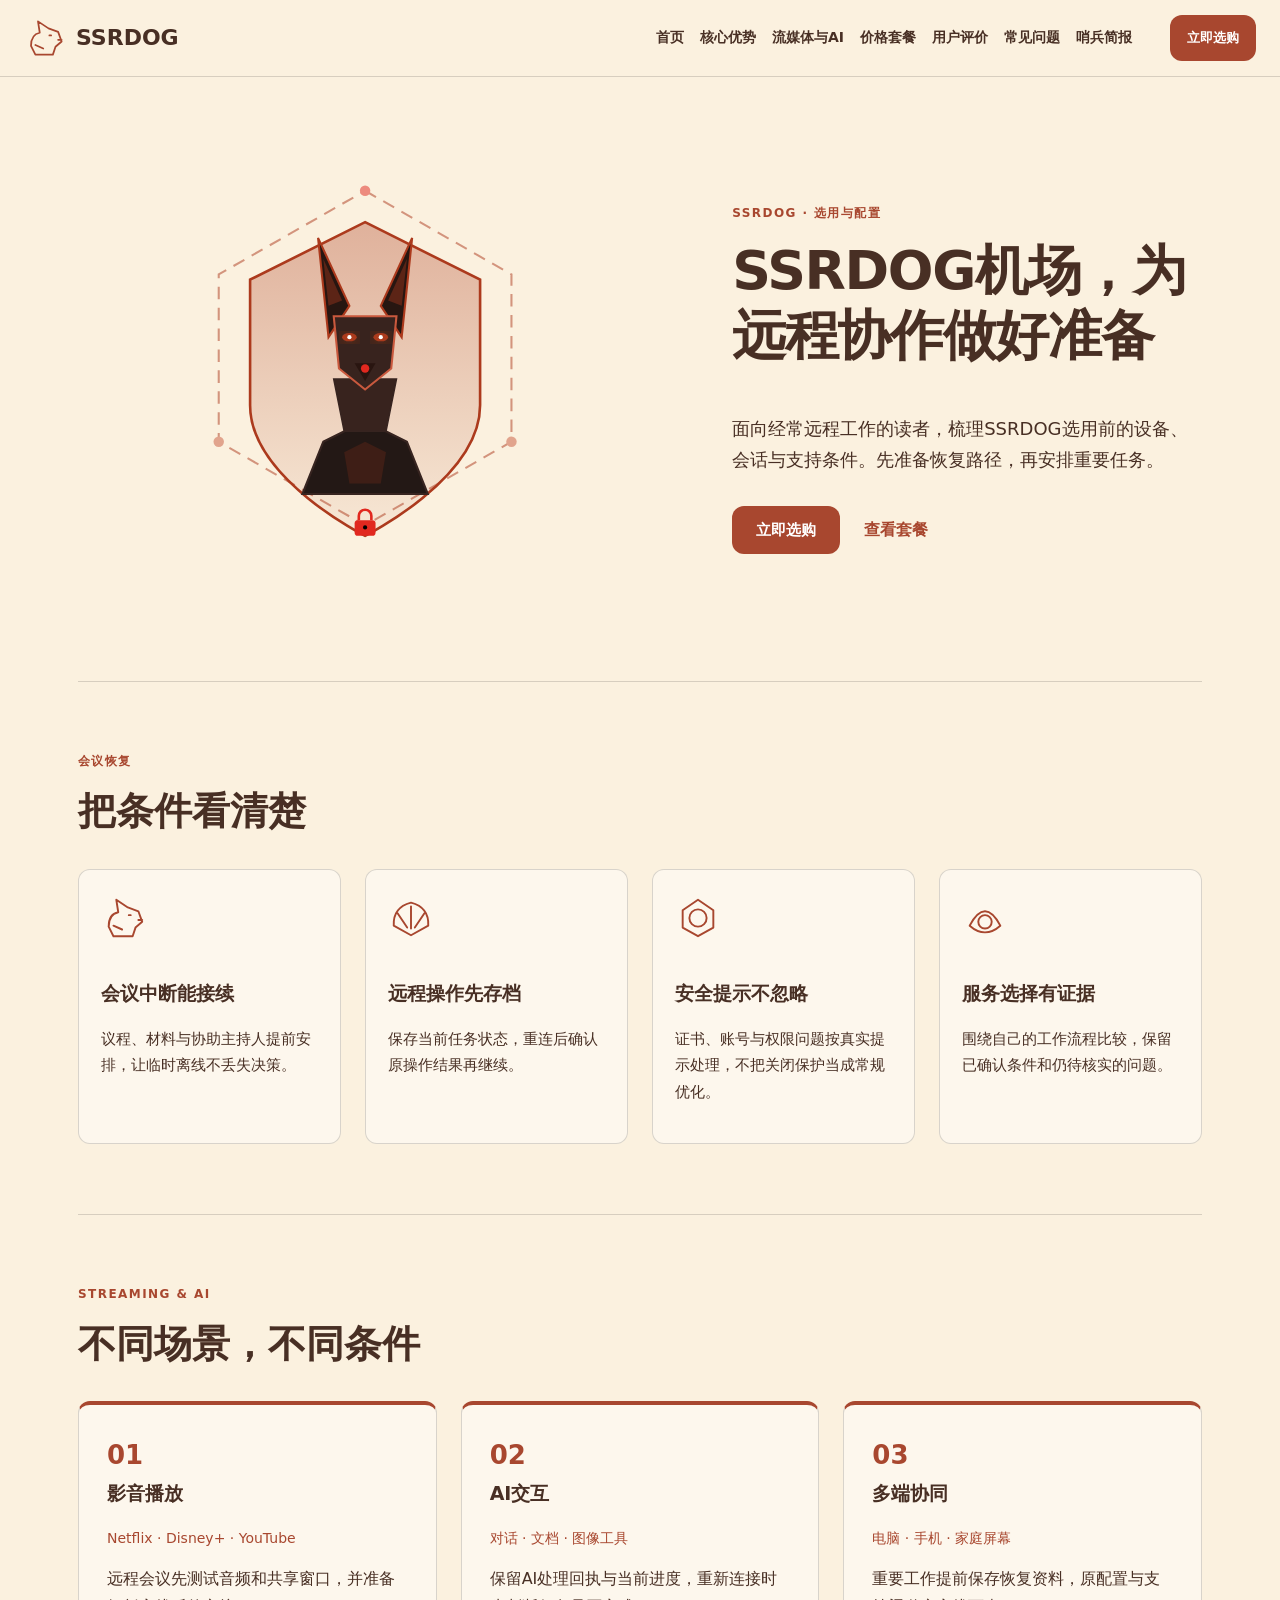
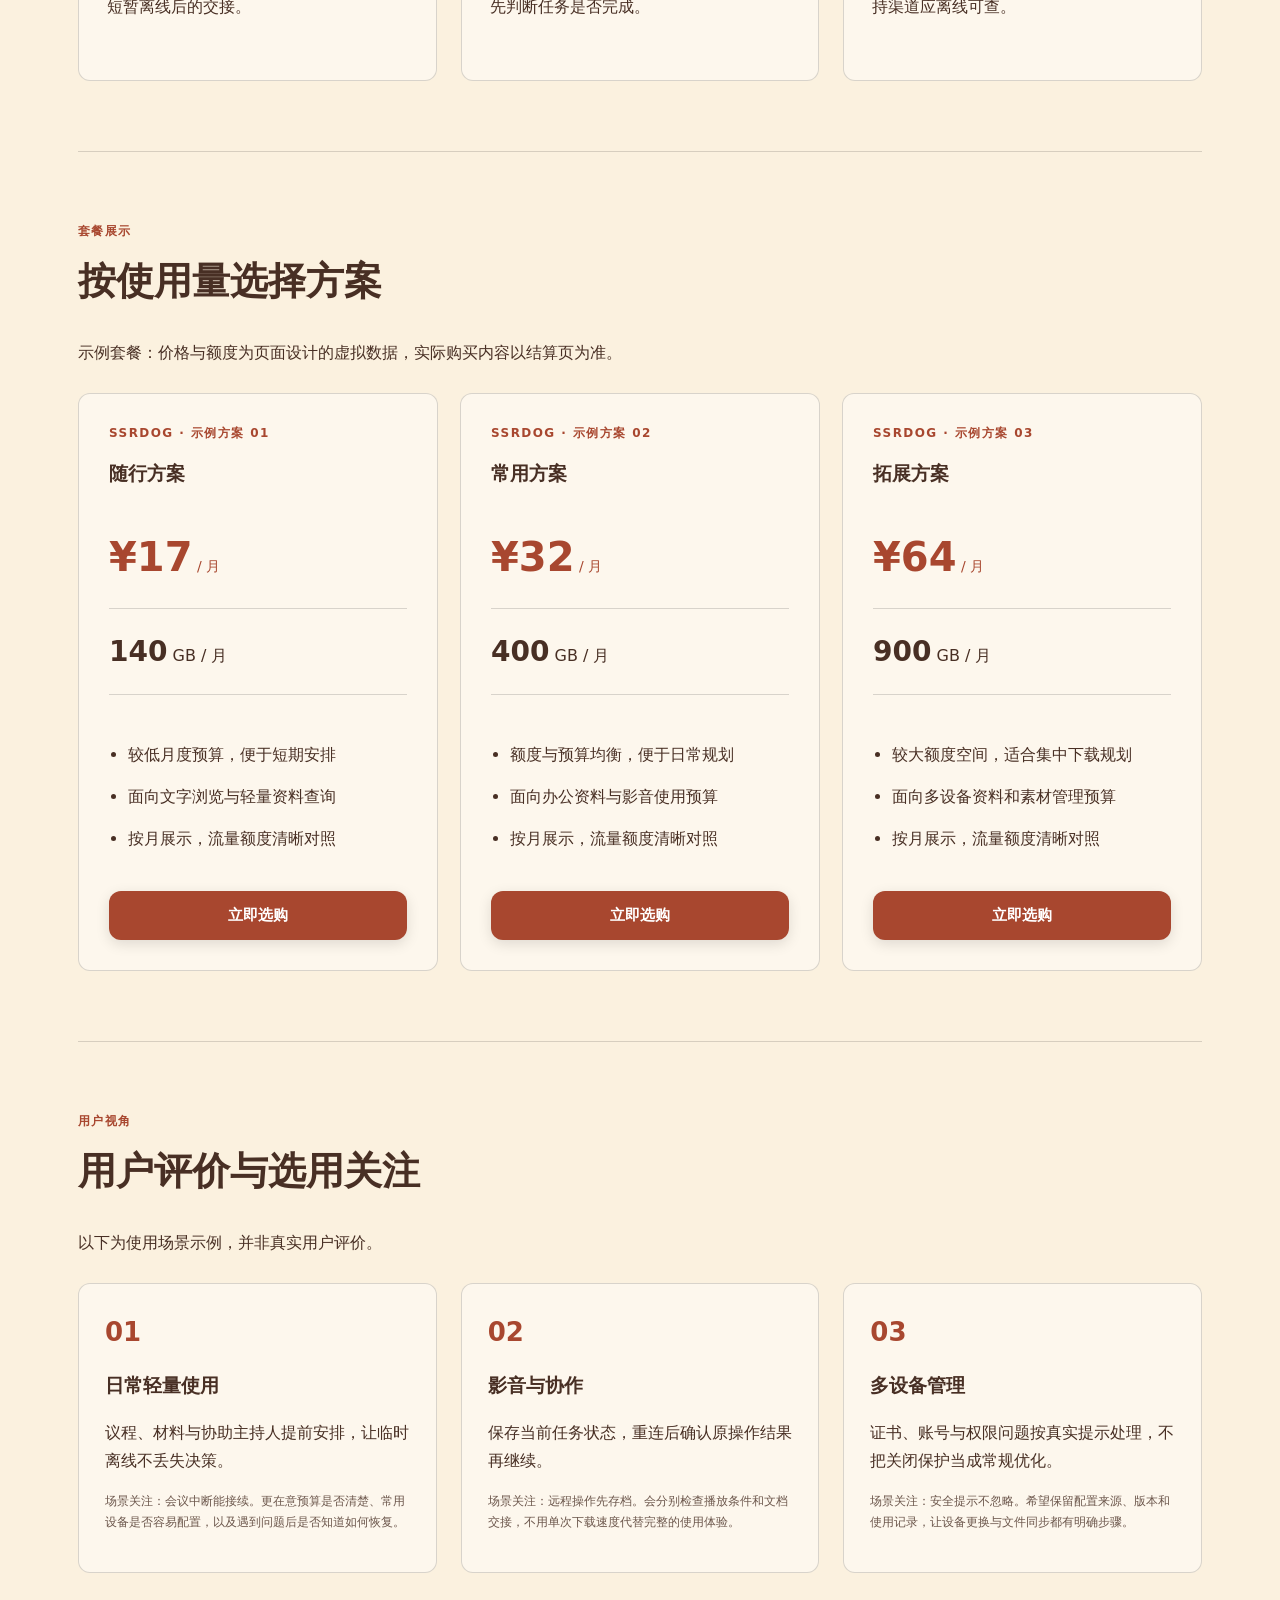
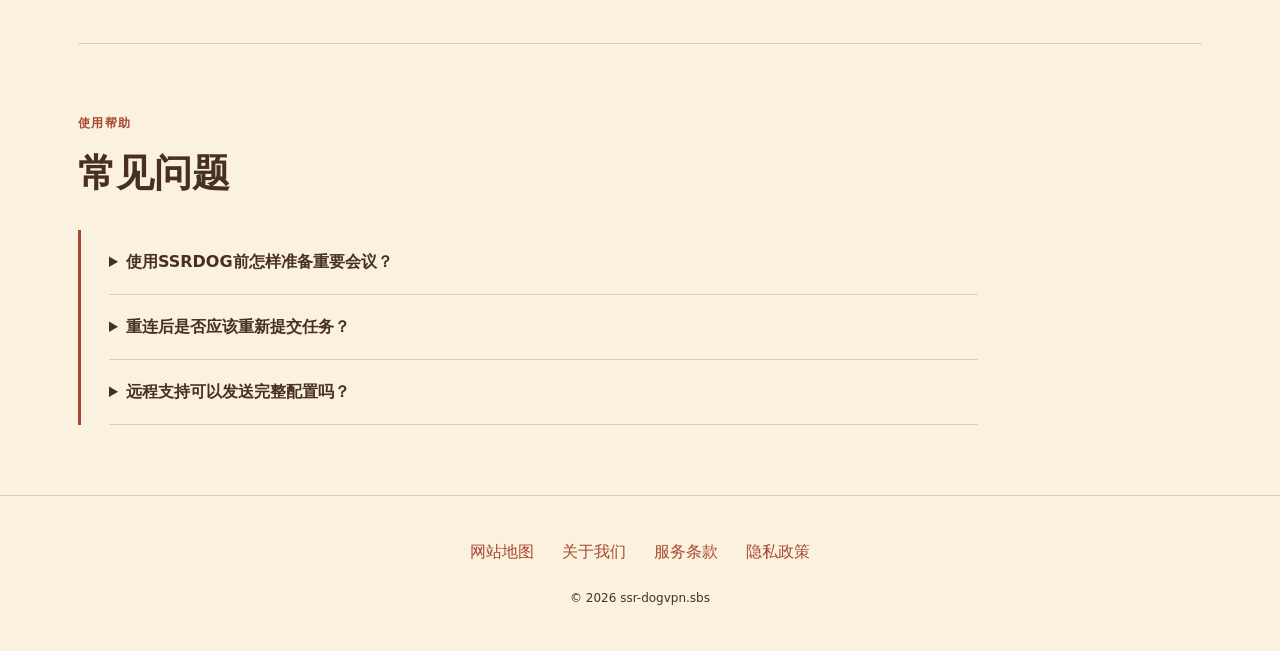
==== commit a2b1e888: "feat: add purchase CTA buttons to pricing section conforming to domain style" ====
--- a/index.html
+++ b/index.html
@@ -76,4 +76,7 @@
     <path d="M9 10 V6 A6 6 0 0 1 21 6 V10" fill="none" stroke="#e1281f" stroke-width="2.5" />
     <circle cx="15" cy="17" r="2" fill="#000" />
   </g>
-</svg></div></section><section id="features" class="section "><div class="section-heading"><span class="eyebrow">会议恢复</span><h2>把条件看清楚</h2></div><div class="features list"><div class="feature"><svg class="" viewBox="0 0 48 48" aria-hidden="true"><path d="M8 33Q8 20 18 18L16 5L28 13L39 17L43 28L36 34L33 43H13Z M29 21H31 M39 26H43 M13 32L22 36" fill="none" stroke="currentColor" stroke-width="2" stroke-linecap="round" stroke-linejoin="round"/></svg><div><h3>会议中断能接续</h3><p>议程、材料与协助主持人提前安排，让临时离线不丢失决策。</p></div></div><div class="feature"><svg class="" viewBox="0 0 48 48" aria-hidden="true"><path d="M6 32Q5 13 24 8Q43 13 42 32L24 42Z M24 12V35 M10 19L20 34 M38 19L28 34" fill="none" stroke="currentColor" stroke-width="2" stroke-linecap="round" stroke-linejoin="round"/></svg><div><h3>远程操作先存档</h3><p>保存当前任务状态，重连后确认原操作结果再继续。</p></div></div><div class="feature"><svg class="" viewBox="0 0 48 48" aria-hidden="true"><path d="M24 5L40 16V34L24 43L8 34V16Z M15 24a9 9 0 1 0 18 0a9 9 0 1 0-18 0" fill="none" stroke="currentColor" stroke-width="2" stroke-linecap="round" stroke-linejoin="round"/></svg><div><h3>安全提示不忽略</h3><p>证书、账号与权限问题按真实提示处理，不把关闭保护当成常规优化。</p></div></div><div class="feature"><svg class="" viewBox="0 0 48 48" aria-hidden="true"><path d="M8 32Q24 2 40 32Q24 46 8 32Z M17 28a7 7 0 1 0 14 0a7 7 0 1 0-14 0" fill="none" stroke="currentColor" stroke-width="2" stroke-linecap="round" stroke-linejoin="round"/></svg><div><h3>服务选择有证据</h3><p>围绕自己的工作流程比较，保留已确认条件和仍待核实的问题。</p></div></div></div></section><section id="streaming" class="section "><div class="section-heading"><span class="eyebrow">STREAMING & AI</span><h2>不同场景，不同条件</h2></div><div class="use-cases steps"><div class="use-case"><span class="item-no">01</span><h3>影音播放</h3><p class="platforms">Netflix · Disney+ · YouTube</p><p>远程会议先测试音频和共享窗口，并准备短暂离线后的交接。</p></div><div class="use-case"><span class="item-no">02</span><h3>AI交互</h3><p class="platforms">对话 · 文档 · 图像工具</p><p>保留AI处理回执与当前进度，重新连接时先判断任务是否完成。</p></div><div class="use-case"><span class="item-no">03</span><h3>多端协同</h3><p class="platforms">电脑 · 手机 · 家庭屏幕</p><p>重要工作提前保存恢复资料，原配置与支持渠道应离线可查。</p></div></div></section><section id="pricing" class="section"><div class="section-heading"><span class="eyebrow">套餐展示</span><h2>按使用量选择方案</h2></div><p class="section-intro">示例套餐：价格与额度为页面设计的虚拟数据，实际购买内容以结算页为准。</p><div class="plans cards"><div class="plan"><span class="eyebrow">SSRDOG · 示例方案 01</span><h3>随行方案</h3><p class="price-value">¥17<small> / 月</small></p><p class="quota"><strong>140</strong> GB / 月</p><ul><li>较低月度预算，便于短期安排</li><li>面向文字浏览与轻量资料查询</li><li>按月展示，流量额度清晰对照</li></ul></div><div class="plan"><span class="eyebrow">SSRDOG · 示例方案 02</span><h3>常用方案</h3><p class="price-value">¥32<small> / 月</small></p><p class="quota"><strong>400</strong> GB / 月</p><ul><li>额度与预算均衡，便于日常规划</li><li>面向办公资料与影音使用预算</li><li>按月展示，流量额度清晰对照</li></ul></div><div class="plan"><span class="eyebrow">SSRDOG · 示例方案 03</span><h3>拓展方案</h3><p class="price-value">¥64<small> / 月</small></p><p class="quota"><strong>900</strong> GB / 月</p><ul><li>较大额度空间，适合集中下载规划</li><li>面向多设备资料和素材管理预算</li><li>按月展示，流量额度清晰对照</li></ul></div></div></section><section id="testimonials" class="section"><div class="section-heading"><span class="eyebrow">用户视角</span><h2>用户评价与选用关注</h2></div><p class="section-intro">以下为使用场景示例，并非真实用户评价。</p><div class="reviews"><div class="review"><span class="review-mark">01</span><h3>日常轻量使用</h3><p>议程、材料与协助主持人提前安排，让临时离线不丢失决策。</p><p class="small">场景关注：会议中断能接续。更在意预算是否清楚、常用设备是否容易配置，以及遇到问题后是否知道如何恢复。</p></div><div class="review"><span class="review-mark">02</span><h3>影音与协作</h3><p>保存当前任务状态，重连后确认原操作结果再继续。</p><p class="small">场景关注：远程操作先存档。会分别检查播放条件和文档交接，不用单次下载速度代替完整的使用体验。</p></div><div class="review"><span class="review-mark">03</span><h3>多设备管理</h3><p>证书、账号与权限问题按真实提示处理，不把关闭保护当成常规优化。</p><p class="small">场景关注：安全提示不忽略。希望保留配置来源、版本和使用记录，让设备更换与文件同步都有明确步骤。</p></div></div></section><section id="faq" class="section "><div class="section-heading"><span class="eyebrow">使用帮助</span><h2>常见问题</h2></div><div class="faq-list"><details><summary>使用SSRDOG前怎样准备重要会议？</summary><p>先验证实际设备与会议工具，再保存材料和备用联系方法；本站没有作品牌会议性能保证。</p></details><details><summary>重连后是否应该重新提交任务？</summary><p>先查原任务的回执与状态，确认未完成后再按应用规则处理。</p></details><details><summary>远程支持可以发送完整配置吗？</summary><p>应先脱敏，只提供相关版本、时间与错误，凭据和客户资料不得随意公开。</p></details></div></section></main><footer class="site-footer"><nav aria-label="页脚导航"><a href="sitemap.html">网站地图</a><a href="about.html">关于我们</a><a href="terms.html">服务条款</a><a href="privacy.html">隐私政策</a></nav><p>© 2026 ssr-dogvpn.sbs</p></footer></body></html>+</svg></div></section><section id="features" class="section "><div class="section-heading"><span class="eyebrow">会议恢复</span><h2>把条件看清楚</h2></div><div class="features list"><div class="feature"><svg class="" viewBox="0 0 48 48" aria-hidden="true"><path d="M8 33Q8 20 18 18L16 5L28 13L39 17L43 28L36 34L33 43H13Z M29 21H31 M39 26H43 M13 32L22 36" fill="none" stroke="currentColor" stroke-width="2" stroke-linecap="round" stroke-linejoin="round"/></svg><div><h3>会议中断能接续</h3><p>议程、材料与协助主持人提前安排，让临时离线不丢失决策。</p></div></div><div class="feature"><svg class="" viewBox="0 0 48 48" aria-hidden="true"><path d="M6 32Q5 13 24 8Q43 13 42 32L24 42Z M24 12V35 M10 19L20 34 M38 19L28 34" fill="none" stroke="currentColor" stroke-width="2" stroke-linecap="round" stroke-linejoin="round"/></svg><div><h3>远程操作先存档</h3><p>保存当前任务状态，重连后确认原操作结果再继续。</p></div></div><div class="feature"><svg class="" viewBox="0 0 48 48" aria-hidden="true"><path d="M24 5L40 16V34L24 43L8 34V16Z M15 24a9 9 0 1 0 18 0a9 9 0 1 0-18 0" fill="none" stroke="currentColor" stroke-width="2" stroke-linecap="round" stroke-linejoin="round"/></svg><div><h3>安全提示不忽略</h3><p>证书、账号与权限问题按真实提示处理，不把关闭保护当成常规优化。</p></div></div><div class="feature"><svg class="" viewBox="0 0 48 48" aria-hidden="true"><path d="M8 32Q24 2 40 32Q24 46 8 32Z M17 28a7 7 0 1 0 14 0a7 7 0 1 0-14 0" fill="none" stroke="currentColor" stroke-width="2" stroke-linecap="round" stroke-linejoin="round"/></svg><div><h3>服务选择有证据</h3><p>围绕自己的工作流程比较，保留已确认条件和仍待核实的问题。</p></div></div></div></section><section id="streaming" class="section "><div class="section-heading"><span class="eyebrow">STREAMING & AI</span><h2>不同场景，不同条件</h2></div><div class="use-cases steps"><div class="use-case"><span class="item-no">01</span><h3>影音播放</h3><p class="platforms">Netflix · Disney+ · YouTube</p><p>远程会议先测试音频和共享窗口，并准备短暂离线后的交接。</p></div><div class="use-case"><span class="item-no">02</span><h3>AI交互</h3><p class="platforms">对话 · 文档 · 图像工具</p><p>保留AI处理回执与当前进度，重新连接时先判断任务是否完成。</p></div><div class="use-case"><span class="item-no">03</span><h3>多端协同</h3><p class="platforms">电脑 · 手机 · 家庭屏幕</p><p>重要工作提前保存恢复资料，原配置与支持渠道应离线可查。</p></div></div></section><section id="pricing" class="section"><div class="section-heading"><span class="eyebrow">套餐展示</span><h2>按使用量选择方案</h2></div><p class="section-intro">示例套餐：价格与额度为页面设计的虚拟数据，实际购买内容以结算页为准。</p><div class="plans cards"><div class="plan"><span class="eyebrow">SSRDOG · 示例方案 01</span><h3>随行方案</h3><p class="price-value">¥17<small> / 月</small></p><p class="quota"><strong>140</strong> GB / 月</p><ul><li>较低月度预算，便于短期安排</li><li>面向文字浏览与轻量资料查询</li><li>按月展示，流量额度清晰对照</li></ul>  <a class="button" href="https://ww012.twilightaff.com/#/?code=A56DH1Af" target="_blank" rel="sponsored nofollow noopener">立即选购</a>
+</div><div class="plan"><span class="eyebrow">SSRDOG · 示例方案 02</span><h3>常用方案</h3><p class="price-value">¥32<small> / 月</small></p><p class="quota"><strong>400</strong> GB / 月</p><ul><li>额度与预算均衡，便于日常规划</li><li>面向办公资料与影音使用预算</li><li>按月展示，流量额度清晰对照</li></ul>  <a class="button" href="https://ww012.twilightaff.com/#/?code=A56DH1Af" target="_blank" rel="sponsored nofollow noopener">立即选购</a>
+</div><div class="plan"><span class="eyebrow">SSRDOG · 示例方案 03</span><h3>拓展方案</h3><p class="price-value">¥64<small> / 月</small></p><p class="quota"><strong>900</strong> GB / 月</p><ul><li>较大额度空间，适合集中下载规划</li><li>面向多设备资料和素材管理预算</li><li>按月展示，流量额度清晰对照</li></ul>  <a class="button" href="https://ww012.twilightaff.com/#/?code=A56DH1Af" target="_blank" rel="sponsored nofollow noopener">立即选购</a>
+</div></div></section><section id="testimonials" class="section"><div class="section-heading"><span class="eyebrow">用户视角</span><h2>用户评价与选用关注</h2></div><p class="section-intro">以下为使用场景示例，并非真实用户评价。</p><div class="reviews"><div class="review"><span class="review-mark">01</span><h3>日常轻量使用</h3><p>议程、材料与协助主持人提前安排，让临时离线不丢失决策。</p><p class="small">场景关注：会议中断能接续。更在意预算是否清楚、常用设备是否容易配置，以及遇到问题后是否知道如何恢复。</p></div><div class="review"><span class="review-mark">02</span><h3>影音与协作</h3><p>保存当前任务状态，重连后确认原操作结果再继续。</p><p class="small">场景关注：远程操作先存档。会分别检查播放条件和文档交接，不用单次下载速度代替完整的使用体验。</p></div><div class="review"><span class="review-mark">03</span><h3>多设备管理</h3><p>证书、账号与权限问题按真实提示处理，不把关闭保护当成常规优化。</p><p class="small">场景关注：安全提示不忽略。希望保留配置来源、版本和使用记录，让设备更换与文件同步都有明确步骤。</p></div></div></section><section id="faq" class="section "><div class="section-heading"><span class="eyebrow">使用帮助</span><h2>常见问题</h2></div><div class="faq-list"><details><summary>使用SSRDOG前怎样准备重要会议？</summary><p>先验证实际设备与会议工具，再保存材料和备用联系方法；本站没有作品牌会议性能保证。</p></details><details><summary>重连后是否应该重新提交任务？</summary><p>先查原任务的回执与状态，确认未完成后再按应用规则处理。</p></details><details><summary>远程支持可以发送完整配置吗？</summary><p>应先脱敏，只提供相关版本、时间与错误，凭据和客户资料不得随意公开。</p></details></div></section></main><footer class="site-footer"><nav aria-label="页脚导航"><a href="sitemap.html">网站地图</a><a href="about.html">关于我们</a><a href="terms.html">服务条款</a><a href="privacy.html">隐私政策</a></nav><p>© 2026 ssr-dogvpn.sbs</p></footer></body></html>
--- a/style.css
+++ b/style.css
@@ -185,3 +185,17 @@
   z-index: 2 !important;
   cursor: pointer !important;
 }
+
+/* 4. Pricing Plan Purchase Button */
+.plan .button {
+  width: 100% !important;
+  margin-top: 24px !important;
+  text-align: center !important;
+  box-shadow: 0 4px 14px rgba(0, 0, 0, 0.12) !important;
+  transition: transform 0.2s ease, filter 0.2s ease, box-shadow 0.2s ease !important;
+}
+.plan .button:hover {
+  transform: translateY(-2px) !important;
+  filter: brightness(0.92) !important;
+  box-shadow: 0 6px 18px rgba(0, 0, 0, 0.18) !important;
+}
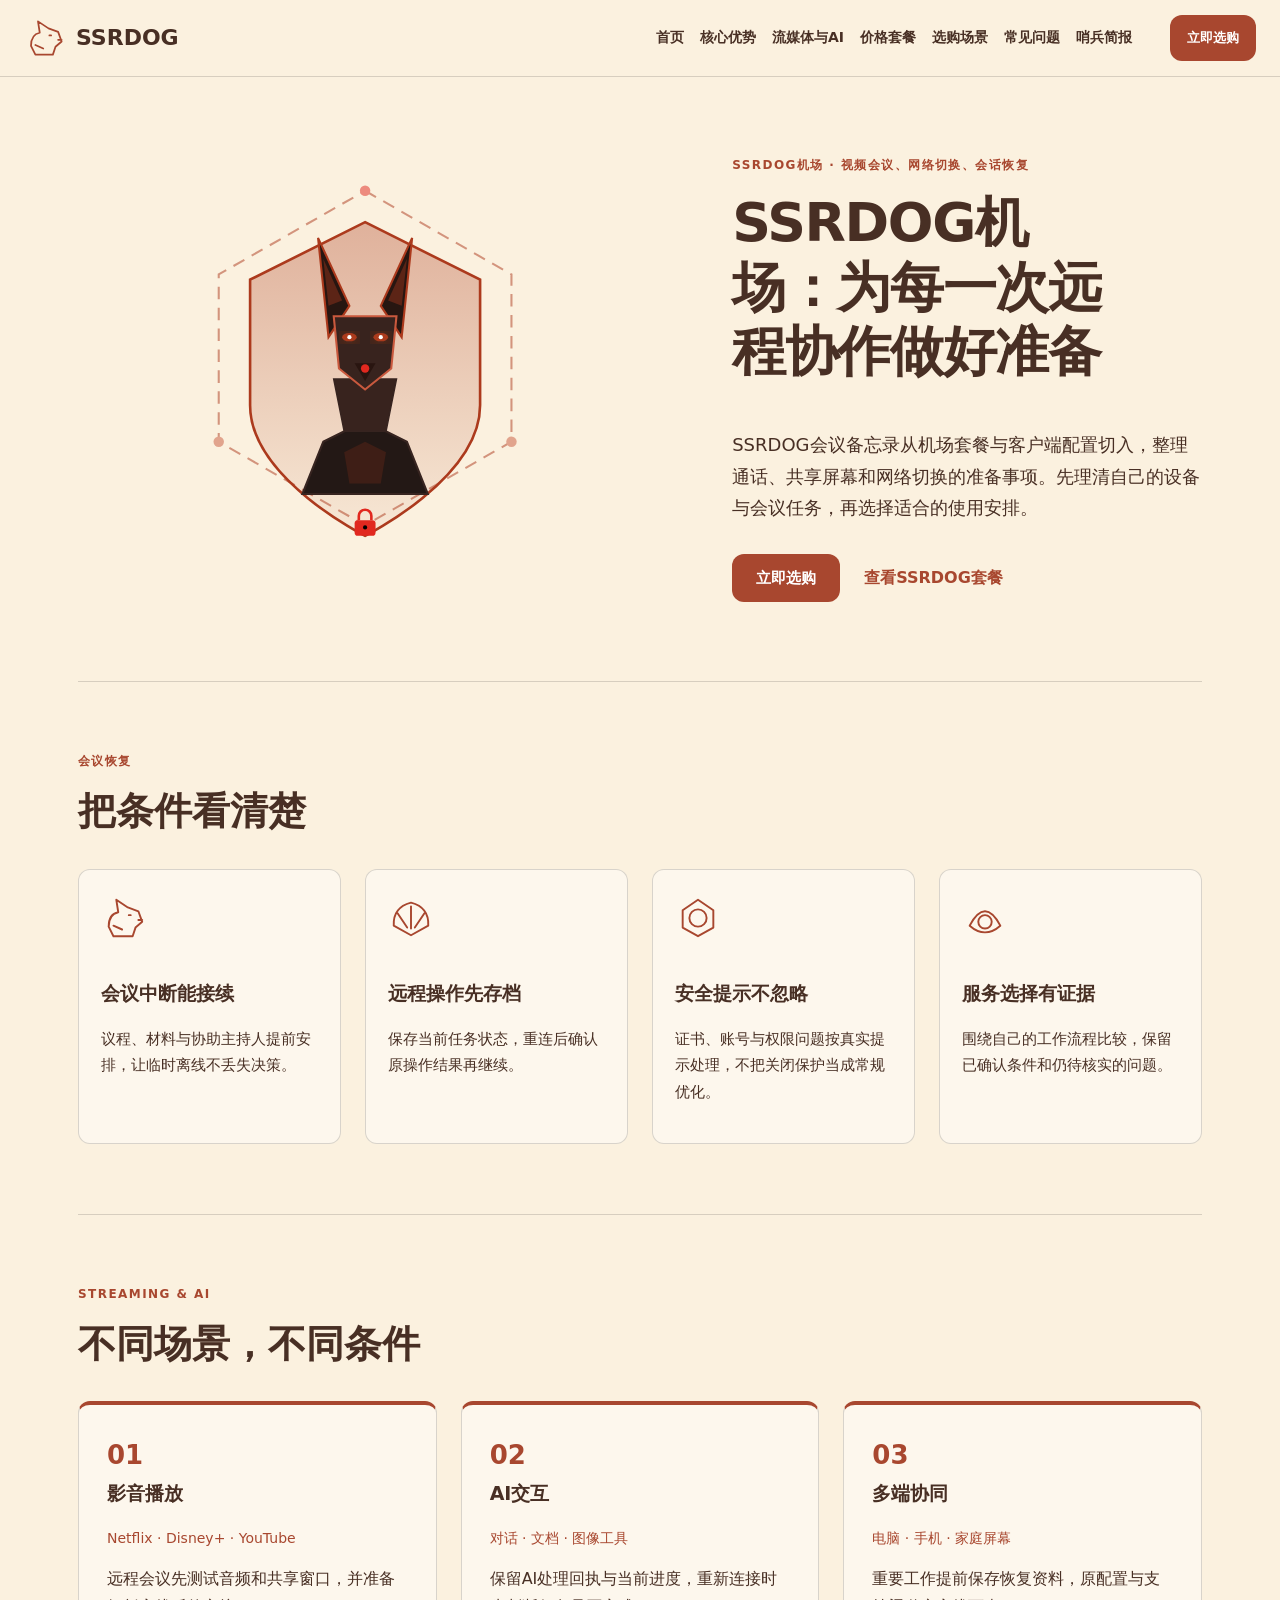
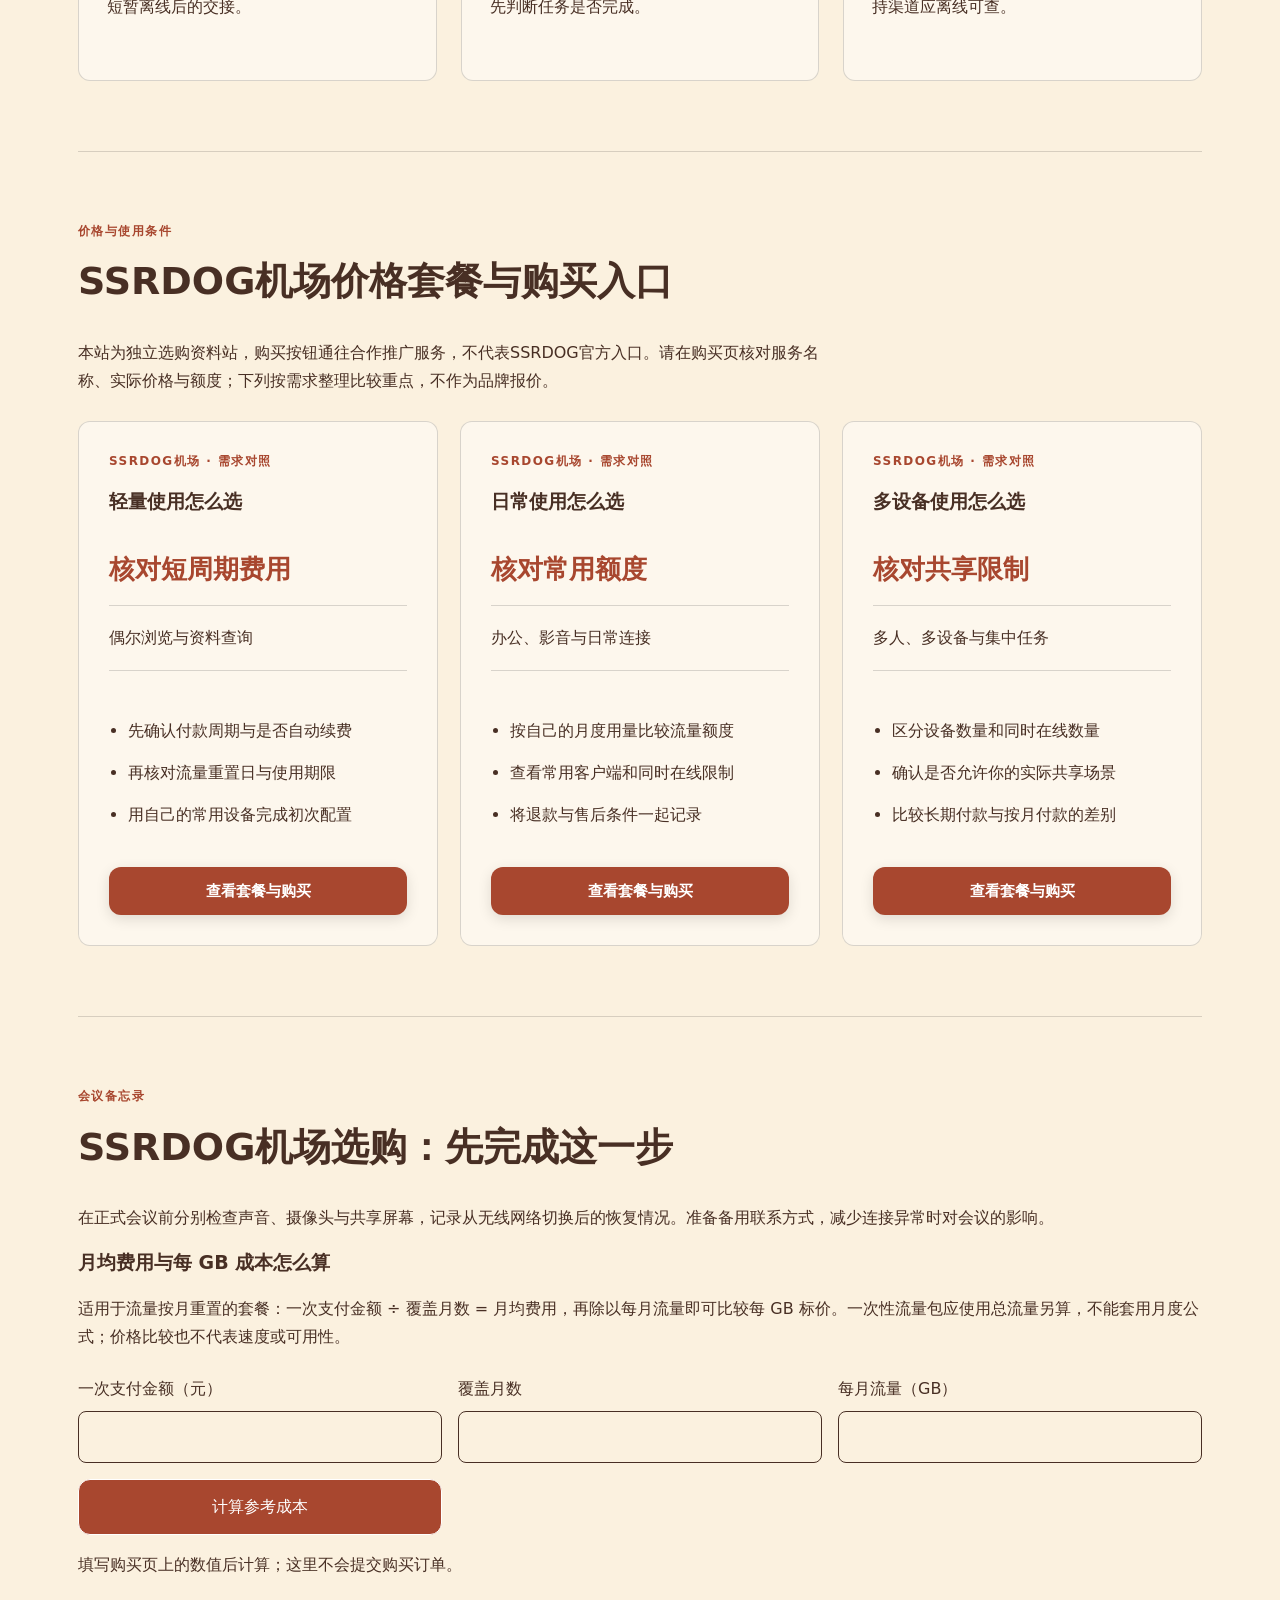
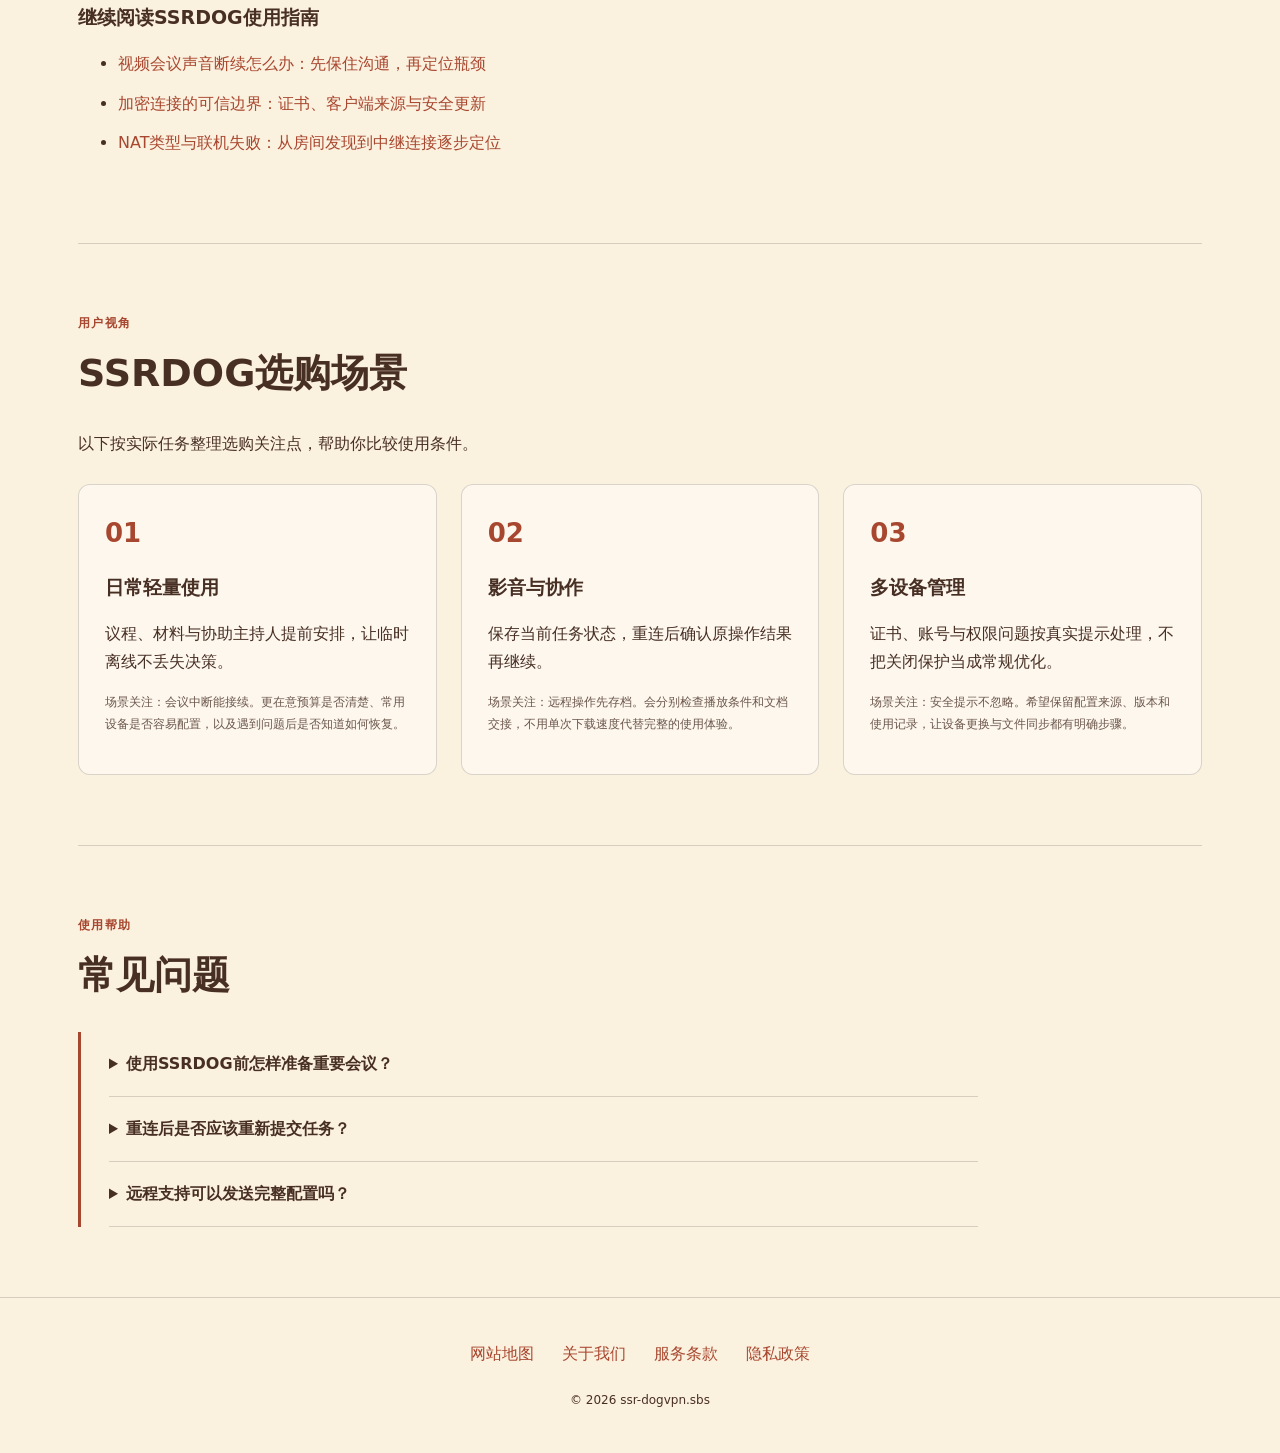
==== commit 21ba75db: "Improve airport search intent and package guidance" ====
--- a/index.html
+++ b/index.html
@@ -1,82 +1,88 @@
-<!DOCTYPE html>
-<html lang="zh-CN"><head><meta charset="UTF-8"><meta name="viewport" content="width=device-width,initial-scale=1"><title>SSRDOG机场，为远程协作做好准备｜选用指南</title><meta name="description" content="面向经常远程工作的读者，梳理SSRDOG选用前的设备、会话与支持条件。先准备恢复路径，再安排重要任务。"><meta name="keywords" content="SSRDOG,SSRDOG机场，为远程协作做好准备,哨兵简报,网络使用指南"><link rel="canonical" href="https://ssr-dogvpn.sbs/"><meta property="og:type" content="website"><meta property="og:title" content="SSRDOG机场，为远程协作做好准备｜选用指南"><meta property="og:description" content="面向经常远程工作的读者，梳理SSRDOG选用前的设备、会话与支持条件。先准备恢复路径，再安排重要任务。"><meta property="og:url" content="https://ssr-dogvpn.sbs/"><meta property="og:image" content="https://ssr-dogvpn.sbs/share.png"><meta property="og:locale" content="zh_CN"><link rel="icon" href="favicon.svg" type="image/svg+xml"><link rel="stylesheet" href="style.css"><script defer src="menu.js"></script><script type="application/ld+json">{"@context": "https://schema.org", "@type": "WebPage", "name": "SSRDOG机场，为远程协作做好准备｜选用指南", "url": "https://ssr-dogvpn.sbs/", "description": "面向经常远程工作的读者，梳理SSRDOG选用前的设备、会话与支持条件。先准备恢复路径，再安排重要任务。", "inLanguage": "zh-CN"}</script></head><body class="site-17 hero-A review-2 faq-2 nav-2"><header class="site-header"><div class="nav-wrap"><a class="brand" href="index.html"><svg class="brand-mark" viewBox="0 0 48 48" aria-hidden="true"><path d="M8 33Q8 20 18 18L16 5L28 13L39 17L43 28L36 34L33 43H13Z M29 21H31 M39 26H43 M13 32L22 36" fill="none" stroke="currentColor" stroke-width="2" stroke-linecap="round" stroke-linejoin="round"/></svg><span>SSRDOG</span></a><nav id="site-menu" aria-label="主导航"><a href="index.html">首页</a><a href="index.html#features">核心优势</a><a href="index.html#streaming">流媒体与AI</a><a href="index.html#pricing">价格套餐</a><a href="index.html#testimonials">用户评价</a><a href="index.html#faq">常见问题</a><a href="sentinel-bulletin.html">哨兵简报</a></nav><div class="nav-actions"><a class="button compact" href="https://ww012.twilightaff.com/#/?code=A56DH1Af" target="_blank" rel="sponsored nofollow noopener">立即选购</a><button type="button" class="menu-toggle" aria-label="切换主导航菜单" aria-controls="site-menu" aria-expanded="false"><span></span><span></span></button></div></div></header><main class="site-main"><section class="hero-section"><div class="hero-copy"><span class="eyebrow">SSRDOG · 选用与配置</span><h1>SSRDOG机场，为远程协作做好准备</h1><p class="hero-intro">面向经常远程工作的读者，梳理SSRDOG选用前的设备、会话与支持条件。先准备恢复路径，再安排重要任务。</p><div class="hero-actions"><a class="button" href="https://ww012.twilightaff.com/#/?code=A56DH1Af" target="_blank" rel="sponsored nofollow noopener">立即选购</a><a class="text-button" href="#pricing">查看套餐</a></div></div><div class="hero-art" role="img" aria-label="SSRDOG品牌动画"><svg viewBox="0 0 520 440" width="100%" height="100%" xmlns="http://www.w3.org/2000/svg" style="max-height: 400px;">
-  <defs>
-    <linearGradient id="shieldGrad" x1="0" y1="0" x2="0" y2="1">
-      <stop offset="0%" stop-color="#ac3a1d" stop-opacity="0.35"/>
-      <stop offset="100%" stop-color="#ac3a1d" stop-opacity="0.05"/>
-    </linearGradient>
-    <filter id="guardGlow" x="-20%" y="-20%" width="140%" height="140%">
-      <feGaussianBlur stdDeviation="8" result="blur" />
-      <feComposite in="SourceGraphic" in2="blur" operator="over" />
-    </filter>
-  </defs>
-  <style>
-    @keyframes guardBreathe {
-      0%, 100% { transform: scale(1); }
-      50% { transform: scale(1.03); }
-    }
-    @keyframes shieldSpin {
-      0% { transform: rotate(0deg); }
-      100% { transform: rotate(360deg); }
-    }
-    @keyframes lockFlash {
-      0%, 100% { opacity: 0.6; }
-      50% { opacity: 1; }
-    }
-    .guard-core { animation: guardBreathe 4s ease-in-out infinite; transform-origin: 260px 220px; }
-    .shield-ring { animation: shieldSpin 25s linear infinite; transform-origin: 260px 220px; }
-    .lock-icon { animation: lockFlash 3s ease-in-out infinite; }
-  </style>
-
-  <!-- Tactical Security Hex Shield -->
-  <g class="shield-ring" opacity="0.5">
-    <polygon points="260,40 400,120 400,280 260,360 120,280 120,120" 
-             fill="none" stroke="#ac3a1d" stroke-width="2" stroke-dasharray="12,8" />
-    <circle cx="260" cy="40" r="5" fill="#e1281f" />
-    <circle cx="400" cy="280" r="5" fill="#c9593e" />
-    <circle cx="120" cy="280" r="5" fill="#c9593e" />
-  </g>
-
-  <!-- Big Central Shield Badge -->
-  <path d="M260 70 L370 125 L370 245 C370 315 260 370 260 370 C260 370 150 315 150 245 L150 125 Z" 
-        fill="url(#shieldGrad)" stroke="#ac3a1d" stroke-width="2.5" />
-
-  <!-- Tactical Doberman / Guard Hound Silhouette Inside Shield -->
-  <g class="guard-core">
-    <!-- Hound Torso Armor -->
-    <path d="M220 280 L260 260 L300 280 L320 330 L200 330 Z" fill="#231815" stroke="#372420" stroke-width="2" />
-    <path d="M240 290 L260 280 L280 290 L275 320 L245 320 Z" fill="#ac3a1d" opacity="0.2" />
-
-    <!-- Hound Strong Jaw & Neck -->
-    <polygon points="230,220 290,220 280,270 240,270" fill="#38231e" stroke="#372420" stroke-width="1.5" />
-
-    <!-- Alert Pricked Ears (Doberman Tactical Style) -->
-    <polygon points="225,180 215,85 245,150" fill="#271611" stroke="#ac3a1d" stroke-width="2" />
-    <polygon points="295,180 305,85 275,150" fill="#271611" stroke="#ac3a1d" stroke-width="2" />
-    <polygon points="225,150 220,105 238,145" fill="#ac3a1d" opacity="0.4" />
-    <polygon points="295,150 300,105 282,145" fill="#ac3a1d" opacity="0.4" />
-
-    <!-- Hound Head -->
-    <polygon points="230,160 290,160 285,210 260,230 235,210" fill="#38231e" stroke="#c9593e" stroke-width="2" />
-
-    <!-- Glowing Tactical Green Eyes -->
-    <ellipse cx="245" cy="180" rx="7" ry="4" fill="#ac3a1d" filter="url(#guardGlow)" />
-    <ellipse cx="275" cy="180" rx="7" ry="4" fill="#ac3a1d" filter="url(#guardGlow)" />
-    <circle cx="245" cy="180" r="2" fill="#fff" />
-    <circle cx="275" cy="180" r="2" fill="#fff" />
-
-    <!-- Snout & Nose Guard -->
-    <polygon points="250,205 270,205 260,222" fill="#291510" />
-    <circle cx="260" cy="210" r="4" fill="#e1281f" />
-  </g>
-
-  <!-- Security Verified Lock Badge Below -->
-  <g class="lock-icon" transform="translate(245, 345)">
-    <rect x="5" y="10" width="20" height="15" rx="3" fill="#e1281f" />
-    <path d="M9 10 V6 A6 6 0 0 1 21 6 V10" fill="none" stroke="#e1281f" stroke-width="2.5" />
-    <circle cx="15" cy="17" r="2" fill="#000" />
-  </g>
-</svg></div></section><section id="features" class="section "><div class="section-heading"><span class="eyebrow">会议恢复</span><h2>把条件看清楚</h2></div><div class="features list"><div class="feature"><svg class="" viewBox="0 0 48 48" aria-hidden="true"><path d="M8 33Q8 20 18 18L16 5L28 13L39 17L43 28L36 34L33 43H13Z M29 21H31 M39 26H43 M13 32L22 36" fill="none" stroke="currentColor" stroke-width="2" stroke-linecap="round" stroke-linejoin="round"/></svg><div><h3>会议中断能接续</h3><p>议程、材料与协助主持人提前安排，让临时离线不丢失决策。</p></div></div><div class="feature"><svg class="" viewBox="0 0 48 48" aria-hidden="true"><path d="M6 32Q5 13 24 8Q43 13 42 32L24 42Z M24 12V35 M10 19L20 34 M38 19L28 34" fill="none" stroke="currentColor" stroke-width="2" stroke-linecap="round" stroke-linejoin="round"/></svg><div><h3>远程操作先存档</h3><p>保存当前任务状态，重连后确认原操作结果再继续。</p></div></div><div class="feature"><svg class="" viewBox="0 0 48 48" aria-hidden="true"><path d="M24 5L40 16V34L24 43L8 34V16Z M15 24a9 9 0 1 0 18 0a9 9 0 1 0-18 0" fill="none" stroke="currentColor" stroke-width="2" stroke-linecap="round" stroke-linejoin="round"/></svg><div><h3>安全提示不忽略</h3><p>证书、账号与权限问题按真实提示处理，不把关闭保护当成常规优化。</p></div></div><div class="feature"><svg class="" viewBox="0 0 48 48" aria-hidden="true"><path d="M8 32Q24 2 40 32Q24 46 8 32Z M17 28a7 7 0 1 0 14 0a7 7 0 1 0-14 0" fill="none" stroke="currentColor" stroke-width="2" stroke-linecap="round" stroke-linejoin="round"/></svg><div><h3>服务选择有证据</h3><p>围绕自己的工作流程比较，保留已确认条件和仍待核实的问题。</p></div></div></div></section><section id="streaming" class="section "><div class="section-heading"><span class="eyebrow">STREAMING & AI</span><h2>不同场景，不同条件</h2></div><div class="use-cases steps"><div class="use-case"><span class="item-no">01</span><h3>影音播放</h3><p class="platforms">Netflix · Disney+ · YouTube</p><p>远程会议先测试音频和共享窗口，并准备短暂离线后的交接。</p></div><div class="use-case"><span class="item-no">02</span><h3>AI交互</h3><p class="platforms">对话 · 文档 · 图像工具</p><p>保留AI处理回执与当前进度，重新连接时先判断任务是否完成。</p></div><div class="use-case"><span class="item-no">03</span><h3>多端协同</h3><p class="platforms">电脑 · 手机 · 家庭屏幕</p><p>重要工作提前保存恢复资料，原配置与支持渠道应离线可查。</p></div></div></section><section id="pricing" class="section"><div class="section-heading"><span class="eyebrow">套餐展示</span><h2>按使用量选择方案</h2></div><p class="section-intro">示例套餐：价格与额度为页面设计的虚拟数据，实际购买内容以结算页为准。</p><div class="plans cards"><div class="plan"><span class="eyebrow">SSRDOG · 示例方案 01</span><h3>随行方案</h3><p class="price-value">¥17<small> / 月</small></p><p class="quota"><strong>140</strong> GB / 月</p><ul><li>较低月度预算，便于短期安排</li><li>面向文字浏览与轻量资料查询</li><li>按月展示，流量额度清晰对照</li></ul>  <a class="button" href="https://ww012.twilightaff.com/#/?code=A56DH1Af" target="_blank" rel="sponsored nofollow noopener">立即选购</a>
-</div><div class="plan"><span class="eyebrow">SSRDOG · 示例方案 02</span><h3>常用方案</h3><p class="price-value">¥32<small> / 月</small></p><p class="quota"><strong>400</strong> GB / 月</p><ul><li>额度与预算均衡，便于日常规划</li><li>面向办公资料与影音使用预算</li><li>按月展示，流量额度清晰对照</li></ul>  <a class="button" href="https://ww012.twilightaff.com/#/?code=A56DH1Af" target="_blank" rel="sponsored nofollow noopener">立即选购</a>
-</div><div class="plan"><span class="eyebrow">SSRDOG · 示例方案 03</span><h3>拓展方案</h3><p class="price-value">¥64<small> / 月</small></p><p class="quota"><strong>900</strong> GB / 月</p><ul><li>较大额度空间，适合集中下载规划</li><li>面向多设备资料和素材管理预算</li><li>按月展示，流量额度清晰对照</li></ul>  <a class="button" href="https://ww012.twilightaff.com/#/?code=A56DH1Af" target="_blank" rel="sponsored nofollow noopener">立即选购</a>
-</div></div></section><section id="testimonials" class="section"><div class="section-heading"><span class="eyebrow">用户视角</span><h2>用户评价与选用关注</h2></div><p class="section-intro">以下为使用场景示例，并非真实用户评价。</p><div class="reviews"><div class="review"><span class="review-mark">01</span><h3>日常轻量使用</h3><p>议程、材料与协助主持人提前安排，让临时离线不丢失决策。</p><p class="small">场景关注：会议中断能接续。更在意预算是否清楚、常用设备是否容易配置，以及遇到问题后是否知道如何恢复。</p></div><div class="review"><span class="review-mark">02</span><h3>影音与协作</h3><p>保存当前任务状态，重连后确认原操作结果再继续。</p><p class="small">场景关注：远程操作先存档。会分别检查播放条件和文档交接，不用单次下载速度代替完整的使用体验。</p></div><div class="review"><span class="review-mark">03</span><h3>多设备管理</h3><p>证书、账号与权限问题按真实提示处理，不把关闭保护当成常规优化。</p><p class="small">场景关注：安全提示不忽略。希望保留配置来源、版本和使用记录，让设备更换与文件同步都有明确步骤。</p></div></div></section><section id="faq" class="section "><div class="section-heading"><span class="eyebrow">使用帮助</span><h2>常见问题</h2></div><div class="faq-list"><details><summary>使用SSRDOG前怎样准备重要会议？</summary><p>先验证实际设备与会议工具，再保存材料和备用联系方法；本站没有作品牌会议性能保证。</p></details><details><summary>重连后是否应该重新提交任务？</summary><p>先查原任务的回执与状态，确认未完成后再按应用规则处理。</p></details><details><summary>远程支持可以发送完整配置吗？</summary><p>应先脱敏，只提供相关版本、时间与错误，凭据和客户资料不得随意公开。</p></details></div></section></main><footer class="site-footer"><nav aria-label="页脚导航"><a href="sitemap.html">网站地图</a><a href="about.html">关于我们</a><a href="terms.html">服务条款</a><a href="privacy.html">隐私政策</a></nav><p>© 2026 ssr-dogvpn.sbs</p></footer></body></html>+<!DOCTYPE html>
+
+<html lang="zh-CN"><head><meta charset="utf-8"/><meta content="width=device-width,initial-scale=1" name="viewport"/><title>SSRDOG机场远程会议指南｜套餐、客户端和网络切换</title><meta content="SSRDOG会议备忘录从机场套餐与客户端配置切入，整理通话、共享屏幕和网络切换的准备事项。先理清自己的设备与会议任务，再选择适合的使用安排。" name="description"/><link href="https://ssr-dogvpn.sbs/" rel="canonical"/><meta content="website" property="og:type"/><meta content="SSRDOG机场远程会议指南｜套餐、客户端和网络切换" property="og:title"/><meta content="SSRDOG会议备忘录从机场套餐与客户端配置切入，整理通话、共享屏幕和网络切换的准备事项。先理清自己的设备与会议任务，再选择适合的使用安排。" property="og:description"/><meta content="https://ssr-dogvpn.sbs/" property="og:url"/><meta content="https://ssr-dogvpn.sbs/share.png" property="og:image"/><meta content="zh_CN" property="og:locale"/><link href="favicon.svg" rel="icon" type="image/svg+xml"/><link href="style.css" rel="stylesheet"/><script defer="" src="menu.js"></script><script type="application/ld+json">{"@context": "https://schema.org", "@type": "WebPage", "name": "SSRDOG机场远程会议指南｜套餐、客户端和网络切换", "url": "https://ssr-dogvpn.sbs/", "description": "SSRDOG会议备忘录从机场套餐与客户端配置切入，整理通话、共享屏幕和网络切换的准备事项。先理清自己的设备与会议任务，再选择适合的使用安排。", "inLanguage": "zh-CN"}</script><link href="seo-guide.css" rel="stylesheet"/></head><body class="site-17 hero-A review-2 faq-2 nav-2"><header class="site-header"><div class="nav-wrap"><a class="brand" href="index.html"><svg aria-hidden="true" class="brand-mark" viewbox="0 0 48 48"><path d="M8 33Q8 20 18 18L16 5L28 13L39 17L43 28L36 34L33 43H13Z M29 21H31 M39 26H43 M13 32L22 36" fill="none" stroke="currentColor" stroke-linecap="round" stroke-linejoin="round" stroke-width="2"></path></svg><span>SSRDOG</span></a><nav aria-label="主导航" id="site-menu"><a href="index.html">首页</a><a href="index.html#features">核心优势</a><a href="index.html#streaming">流媒体与AI</a><a href="index.html#pricing">价格套餐</a><a href="index.html#testimonials">选购场景</a><a href="index.html#faq">常见问题</a><a href="sentinel-bulletin.html">哨兵简报</a></nav><div class="nav-actions"><a class="button compact" href="https://ww012.twilightaff.com/#/?code=A56DH1Af" rel="sponsored nofollow noopener" target="_blank">立即选购</a><button aria-controls="site-menu" aria-expanded="false" aria-label="切换主导航菜单" class="menu-toggle" type="button"><span></span><span></span></button></div></div></header><main class="site-main"><section class="hero-section"><div class="hero-copy"><span class="eyebrow">SSRDOG机场 · 视频会议、网络切换、会话恢复</span><h1>SSRDOG机场：为每一次远程协作做好准备</h1><p class="hero-intro">SSRDOG会议备忘录从机场套餐与客户端配置切入，整理通话、共享屏幕和网络切换的准备事项。先理清自己的设备与会议任务，再选择适合的使用安排。</p><div class="hero-actions"><a class="button" href="https://ww012.twilightaff.com/#/?code=A56DH1Af" rel="sponsored nofollow noopener" target="_blank">立即选购</a><a class="text-button" href="#pricing">查看SSRDOG套餐</a></div></div><div aria-label="SSRDOG品牌动画" class="hero-art" role="img"><svg height="100%" style="max-height: 400px;" viewbox="0 0 520 440" width="100%" xmlns="http://www.w3.org/2000/svg">
+<defs>
+<lineargradient id="shieldGrad" x1="0" x2="0" y1="0" y2="1">
+<stop offset="0%" stop-color="#ac3a1d" stop-opacity="0.35"></stop>
+<stop offset="100%" stop-color="#ac3a1d" stop-opacity="0.05"></stop>
+</lineargradient>
+<filter height="140%" id="guardGlow" width="140%" x="-20%" y="-20%">
+<fegaussianblur result="blur" stddeviation="8"></fegaussianblur>
+<fecomposite in="SourceGraphic" in2="blur" operator="over"></fecomposite>
+</filter>
+</defs>
+<style>+
+    @keyframes guardBreathe {+
+      0%, 100% { transform: scale(1); }+
+      50% { transform: scale(1.03); }+
+    }+
+    @keyframes shieldSpin {+
+      0% { transform: rotate(0deg); }+
+      100% { transform: rotate(360deg); }+
+    }+
+    @keyframes lockFlash {+
+      0%, 100% { opacity: 0.6; }+
+      50% { opacity: 1; }+
+    }+
+    .guard-core { animation: guardBreathe 4s ease-in-out infinite; transform-origin: 260px 220px; }+
+    .shield-ring { animation: shieldSpin 25s linear infinite; transform-origin: 260px 220px; }+
+    .lock-icon { animation: lockFlash 3s ease-in-out infinite; }+
+  </style>
+<!-- Tactical Security Hex Shield -->
+<g class="shield-ring" opacity="0.5">
+<polygon fill="none" points="260,40 400,120 400,280 260,360 120,280 120,120" stroke="#ac3a1d" stroke-dasharray="12,8" stroke-width="2"></polygon>
+<circle cx="260" cy="40" fill="#e1281f" r="5"></circle>
+<circle cx="400" cy="280" fill="#c9593e" r="5"></circle>
+<circle cx="120" cy="280" fill="#c9593e" r="5"></circle>
+</g>
+<!-- Big Central Shield Badge -->
+<path d="M260 70 L370 125 L370 245 C370 315 260 370 260 370 C260 370 150 315 150 245 L150 125 Z" fill="url(#shieldGrad)" stroke="#ac3a1d" stroke-width="2.5"></path>
+<!-- Tactical Doberman / Guard Hound Silhouette Inside Shield -->
+<g class="guard-core">
+<!-- Hound Torso Armor -->
+<path d="M220 280 L260 260 L300 280 L320 330 L200 330 Z" fill="#231815" stroke="#372420" stroke-width="2"></path>
+<path d="M240 290 L260 280 L280 290 L275 320 L245 320 Z" fill="#ac3a1d" opacity="0.2"></path>
+<!-- Hound Strong Jaw & Neck -->
+<polygon fill="#38231e" points="230,220 290,220 280,270 240,270" stroke="#372420" stroke-width="1.5"></polygon>
+<!-- Alert Pricked Ears (Doberman Tactical Style) -->
+<polygon fill="#271611" points="225,180 215,85 245,150" stroke="#ac3a1d" stroke-width="2"></polygon>
+<polygon fill="#271611" points="295,180 305,85 275,150" stroke="#ac3a1d" stroke-width="2"></polygon>
+<polygon fill="#ac3a1d" opacity="0.4" points="225,150 220,105 238,145"></polygon>
+<polygon fill="#ac3a1d" opacity="0.4" points="295,150 300,105 282,145"></polygon>
+<!-- Hound Head -->
+<polygon fill="#38231e" points="230,160 290,160 285,210 260,230 235,210" stroke="#c9593e" stroke-width="2"></polygon>
+<!-- Glowing Tactical Green Eyes -->
+<ellipse cx="245" cy="180" fill="#ac3a1d" filter="url(#guardGlow)" rx="7" ry="4"></ellipse>
+<ellipse cx="275" cy="180" fill="#ac3a1d" filter="url(#guardGlow)" rx="7" ry="4"></ellipse>
+<circle cx="245" cy="180" fill="#fff" r="2"></circle>
+<circle cx="275" cy="180" fill="#fff" r="2"></circle>
+<!-- Snout & Nose Guard -->
+<polygon fill="#291510" points="250,205 270,205 260,222"></polygon>
+<circle cx="260" cy="210" fill="#e1281f" r="4"></circle>
+</g>
+<!-- Security Verified Lock Badge Below -->
+<g class="lock-icon" transform="translate(245, 345)">
+<rect fill="#e1281f" height="15" rx="3" width="20" x="5" y="10"></rect>
+<path d="M9 10 V6 A6 6 0 0 1 21 6 V10" fill="none" stroke="#e1281f" stroke-width="2.5"></path>
+<circle cx="15" cy="17" fill="#000" r="2"></circle>
+</g>
+</svg></div></section><section class="section" id="features"><div class="section-heading"><span class="eyebrow">会议恢复</span><h2>把条件看清楚</h2></div><div class="features list"><div class="feature"><svg aria-hidden="true" class="" viewbox="0 0 48 48"><path d="M8 33Q8 20 18 18L16 5L28 13L39 17L43 28L36 34L33 43H13Z M29 21H31 M39 26H43 M13 32L22 36" fill="none" stroke="currentColor" stroke-linecap="round" stroke-linejoin="round" stroke-width="2"></path></svg><div><h3>会议中断能接续</h3><p>议程、材料与协助主持人提前安排，让临时离线不丢失决策。</p></div></div><div class="feature"><svg aria-hidden="true" class="" viewbox="0 0 48 48"><path d="M6 32Q5 13 24 8Q43 13 42 32L24 42Z M24 12V35 M10 19L20 34 M38 19L28 34" fill="none" stroke="currentColor" stroke-linecap="round" stroke-linejoin="round" stroke-width="2"></path></svg><div><h3>远程操作先存档</h3><p>保存当前任务状态，重连后确认原操作结果再继续。</p></div></div><div class="feature"><svg aria-hidden="true" class="" viewbox="0 0 48 48"><path d="M24 5L40 16V34L24 43L8 34V16Z M15 24a9 9 0 1 0 18 0a9 9 0 1 0-18 0" fill="none" stroke="currentColor" stroke-linecap="round" stroke-linejoin="round" stroke-width="2"></path></svg><div><h3>安全提示不忽略</h3><p>证书、账号与权限问题按真实提示处理，不把关闭保护当成常规优化。</p></div></div><div class="feature"><svg aria-hidden="true" class="" viewbox="0 0 48 48"><path d="M8 32Q24 2 40 32Q24 46 8 32Z M17 28a7 7 0 1 0 14 0a7 7 0 1 0-14 0" fill="none" stroke="currentColor" stroke-linecap="round" stroke-linejoin="round" stroke-width="2"></path></svg><div><h3>服务选择有证据</h3><p>围绕自己的工作流程比较，保留已确认条件和仍待核实的问题。</p></div></div></div></section><section class="section" id="streaming"><div class="section-heading"><span class="eyebrow">STREAMING &amp; AI</span><h2>不同场景，不同条件</h2></div><div class="use-cases steps"><div class="use-case"><span class="item-no">01</span><h3>影音播放</h3><p class="platforms">Netflix · Disney+ · YouTube</p><p>远程会议先测试音频和共享窗口，并准备短暂离线后的交接。</p></div><div class="use-case"><span class="item-no">02</span><h3>AI交互</h3><p class="platforms">对话 · 文档 · 图像工具</p><p>保留AI处理回执与当前进度，重新连接时先判断任务是否完成。</p></div><div class="use-case"><span class="item-no">03</span><h3>多端协同</h3><p class="platforms">电脑 · 手机 · 家庭屏幕</p><p>重要工作提前保存恢复资料，原配置与支持渠道应离线可查。</p></div></div></section><section class="section" id="pricing"><div class="section-heading"><span class="eyebrow">价格与使用条件</span><h2>SSRDOG机场价格套餐与购买入口</h2></div><p class="section-intro">本站为独立选购资料站，购买按钮通往合作推广服务，不代表SSRDOG官方入口。请在购买页核对服务名称、实际价格与额度；下列按需求整理比较重点，不作为品牌报价。</p><div class="plans cards"><div class="plan"><span class="eyebrow">SSRDOG机场 · 需求对照</span><h3>轻量使用怎么选</h3><p class="price-value">核对短周期费用</p><p class="quota">偶尔浏览与资料查询</p><ul><li>先确认付款周期与是否自动续费</li><li>再核对流量重置日与使用期限</li><li>用自己的常用设备完成初次配置</li></ul> <a class="button" href="https://ww012.twilightaff.com/#/?code=A56DH1Af" rel="sponsored nofollow noopener" target="_blank">查看套餐与购买</a>
+</div><div class="plan"><span class="eyebrow">SSRDOG机场 · 需求对照</span><h3>日常使用怎么选</h3><p class="price-value">核对常用额度</p><p class="quota">办公、影音与日常连接</p><ul><li>按自己的月度用量比较流量额度</li><li>查看常用客户端和同时在线限制</li><li>将退款与售后条件一起记录</li></ul> <a class="button" href="https://ww012.twilightaff.com/#/?code=A56DH1Af" rel="sponsored nofollow noopener" target="_blank">查看套餐与购买</a>
+</div><div class="plan"><span class="eyebrow">SSRDOG机场 · 需求对照</span><h3>多设备使用怎么选</h3><p class="price-value">核对共享限制</p><p class="quota">多人、多设备与集中任务</p><ul><li>区分设备数量和同时在线数量</li><li>确认是否允许你的实际共享场景</li><li>比较长期付款与按月付款的差别</li></ul> <a class="button" href="https://ww012.twilightaff.com/#/?code=A56DH1Af" rel="sponsored nofollow noopener" target="_blank">查看套餐与购买</a>
+</div></div></section><section class="section seo-plan-guide" id="plan-guide"><div class="section-heading"><span class="eyebrow">会议备忘录</span><h2>SSRDOG机场选购：先完成这一步</h2></div><p>在正式会议前分别检查声音、摄像头与共享屏幕，记录从无线网络切换后的恢复情况。准备备用联系方式，减少连接异常时对会议的影响。</p><h3>月均费用与每 GB 成本怎么算</h3><p>适用于流量按月重置的套餐：一次支付金额 ÷ 覆盖月数 = 月均费用，再除以每月流量即可比较每 GB 标价。一次性流量包应使用总流量另算，不能套用月度公式；价格比较也不代表速度或可用性。</p><form class="seo-cost-form"><label>一次支付金额（元）<input inputmode="decimal" min="0.01" name="amount" required="" step="0.01" type="number"/></label><label>覆盖月数<input inputmode="numeric" max="120" min="1" name="months" required="" step="1" type="number"/></label><label>每月流量（GB）<input inputmode="decimal" min="0.01" name="quota" required="" step="0.01" type="number"/></label><button class="button" type="submit">计算参考成本</button><output aria-live="polite">填写购买页上的数值后计算；这里不会提交购买订单。</output></form><div class="seo-reading"><h3>继续阅读SSRDOG使用指南</h3><ul><li><a href="ssrdog-4k-conference-audio-loss-prevention.html">视频会议声音断续怎么办：先保住沟通，再定位瓶颈</a></li><li><a href="ssrdog-anti-active-probe-obfuscation.html">加密连接的可信边界：证书、客户端来源与安全更新</a></li><li><a href="ssrdog-fullcone-nat-gaming-handshake.html">NAT类型与联机失败：从房间发现到中继连接逐步定位</a></li></ul></div></section><section class="section" id="testimonials"><div class="section-heading"><span class="eyebrow">用户视角</span><h2>SSRDOG选购场景</h2></div><p class="section-intro">以下按实际任务整理选购关注点，帮助你比较使用条件。</p><div class="reviews"><div class="review"><span class="review-mark">01</span><h3>日常轻量使用</h3><p>议程、材料与协助主持人提前安排，让临时离线不丢失决策。</p><p class="small">场景关注：会议中断能接续。更在意预算是否清楚、常用设备是否容易配置，以及遇到问题后是否知道如何恢复。</p></div><div class="review"><span class="review-mark">02</span><h3>影音与协作</h3><p>保存当前任务状态，重连后确认原操作结果再继续。</p><p class="small">场景关注：远程操作先存档。会分别检查播放条件和文档交接，不用单次下载速度代替完整的使用体验。</p></div><div class="review"><span class="review-mark">03</span><h3>多设备管理</h3><p>证书、账号与权限问题按真实提示处理，不把关闭保护当成常规优化。</p><p class="small">场景关注：安全提示不忽略。希望保留配置来源、版本和使用记录，让设备更换与文件同步都有明确步骤。</p></div></div></section><section class="section" id="faq"><div class="section-heading"><span class="eyebrow">使用帮助</span><h2>常见问题</h2></div><div class="faq-list"><details><summary>使用SSRDOG前怎样准备重要会议？</summary><p>先验证实际设备与会议工具，再保存材料和备用联系方法；本站没有作品牌会议性能保证。</p></details><details><summary>重连后是否应该重新提交任务？</summary><p>先查原任务的回执与状态，确认未完成后再按应用规则处理。</p></details><details><summary>远程支持可以发送完整配置吗？</summary><p>应先脱敏，只提供相关版本、时间与错误，凭据和客户资料不得随意公开。</p></details></div></section></main><footer class="site-footer"><nav aria-label="页脚导航"><a href="sitemap.html">网站地图</a><a href="about.html">关于我们</a><a href="terms.html">服务条款</a><a href="privacy.html">隐私政策</a></nav><p>© 2026 ssr-dogvpn.sbs</p></footer><script defer="True" src="seo-guide.js"></script></body></html>
--- a/seo-guide.css
+++ b/seo-guide.css
@@ -0,0 +1 @@
+.seo-plan-guide .seo-cost-form{display:grid;grid-template-columns:repeat(3,minmax(0,1fr));gap:1rem;margin:1.5rem 0}.seo-plan-guide label{display:grid;gap:.45rem;min-width:0}.seo-plan-guide input{width:100%;min-width:0;min-height:44px;padding:.7rem;border:1px solid currentColor;border-radius:8px;background:transparent;color:inherit;font:inherit}.seo-plan-guide button{cursor:pointer;min-height:44px;border:1px solid currentColor;font:inherit}.seo-plan-guide output{grid-column:1/-1;display:block;overflow-wrap:anywhere}.seo-reading a{text-decoration:underline;text-underline-offset:3px}.seo-reading li{margin:.7rem 0}#pricing .price-value{font-size:clamp(1.2rem,2vw,1.7rem);line-height:1.5}.hero-section h1{text-wrap:balance}#pricing,#plan-guide{scroll-margin-top:100px}@media(max-width:680px){.seo-plan-guide .seo-cost-form{grid-template-columns:1fr}}
